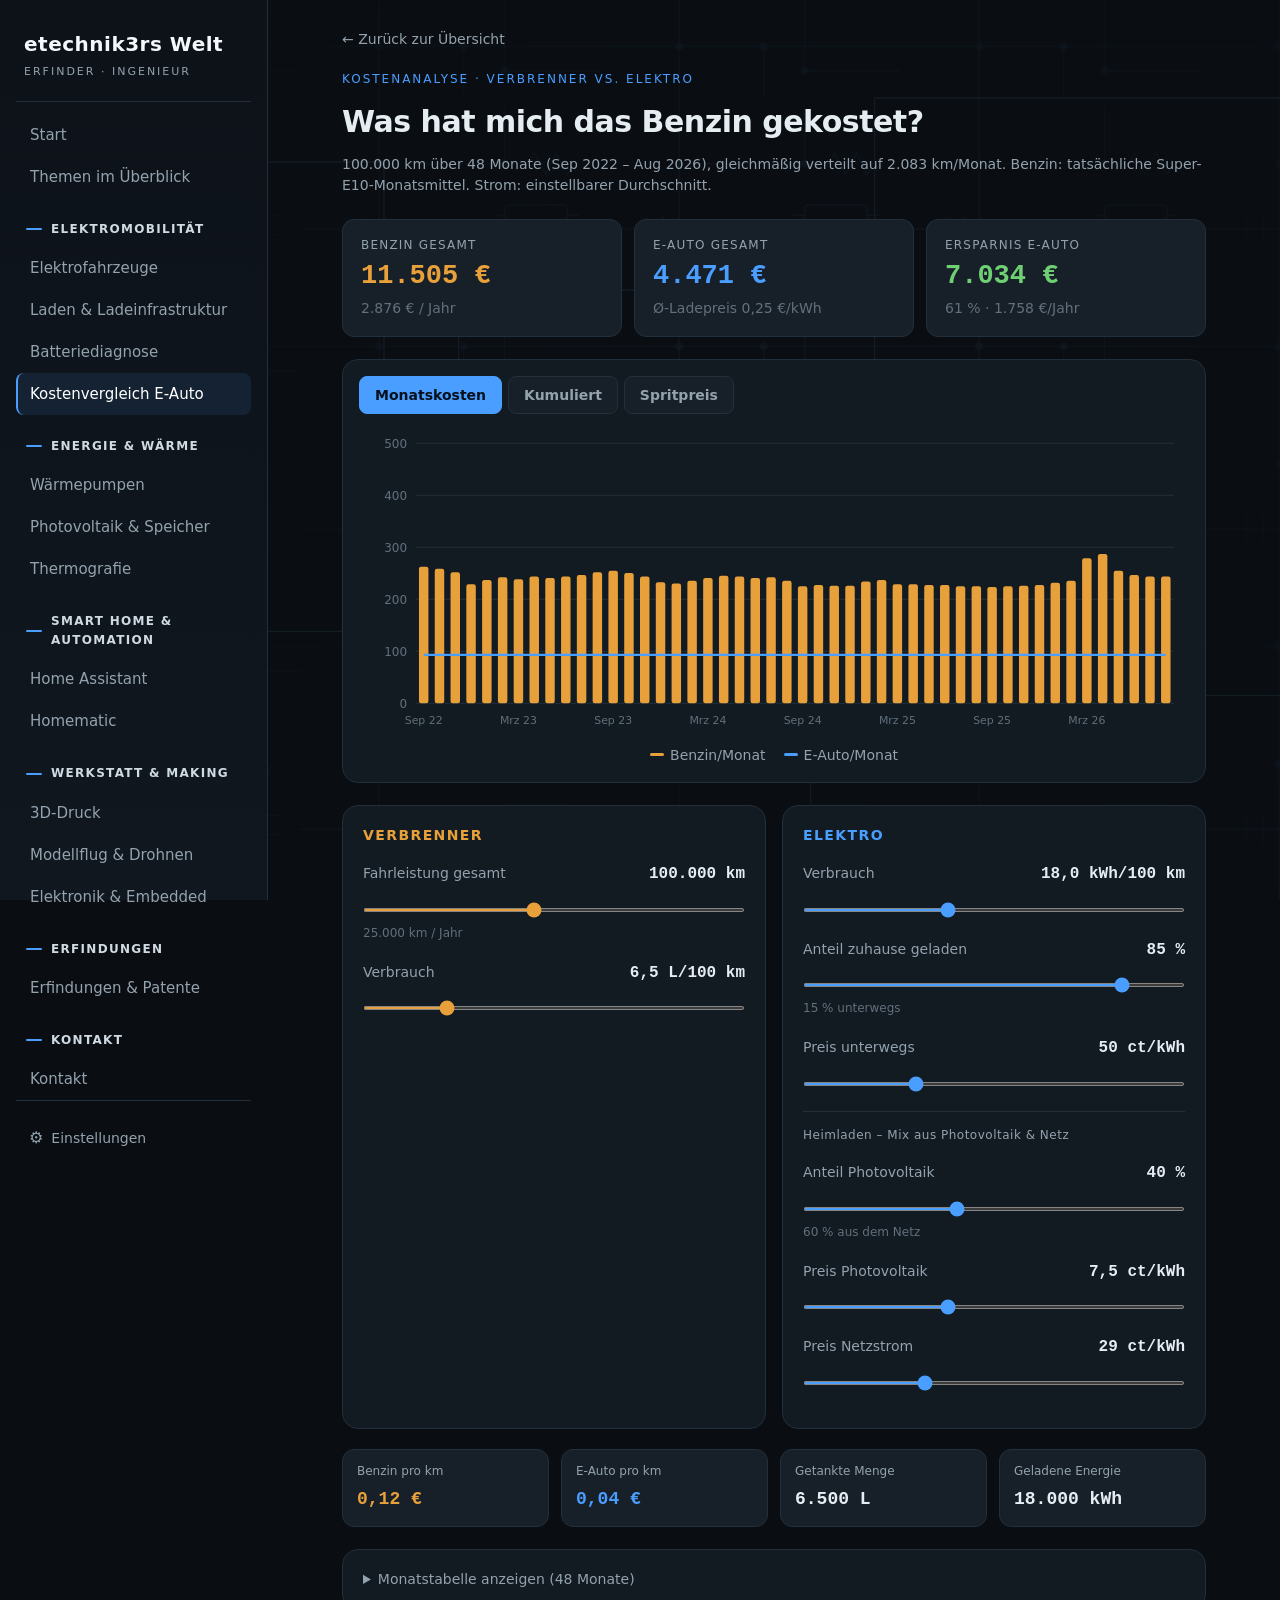
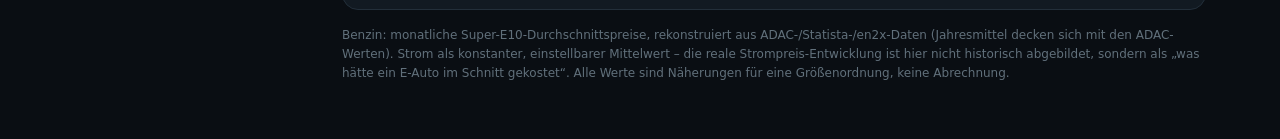
==== elektroauto-kostenvergleich.html @ 00fa6ab0 "Hero "E-Technik-Welt", Themen-Ueberblick, neue Themen & Kontakt - Hero-Titel "E-Technik-Welt" (Unter" ====
<!DOCTYPE html>
<html lang="de">
<head>
<meta charset="UTF-8">
<meta name="viewport" content="width=device-width, initial-scale=1.0">
<title>Kostenvergleich E-Auto vs. Verbrenner</title>
<meta name="description" content="Interaktiver Kostenvergleich: Was hätte das Benzin gekostet – und was ein E-Auto? Mit echten Super-E10-Monatspreisen und einstellbaren Ladekosten.">
<meta name="theme-color" content="#0a0e13">
<link rel="manifest" href="manifest.webmanifest">
<link rel="icon" href="icons/icon.svg" type="image/svg+xml">
<link rel="apple-touch-icon" href="icons/icon-192.png">
<link rel="stylesheet" href="css/site.css">
<link rel="stylesheet" href="css/tools.css">
</head>
<body>

<!-- Diffuse Leiterplatten-Textur im Hintergrund -->
<div class="tech-bg" aria-hidden="true"></div>

<!-- ═══════════════ NAVIGATION (identisch zur Startseite) ═══════════════ -->
<button class="nav-toggle" aria-label="Menü öffnen" aria-expanded="false">&#9776;</button>
<div class="nav-backdrop"></div>

<nav class="sidebar" id="sidebar" aria-label="Hauptnavigation">
    <div class="sidebar-inner">
        <a class="brand" href="index.html">
            <span class="brand-name">etechnik3rs Welt</span>
            <span class="brand-role">Erfinder &middot; Ingenieur</span>
        </a>
        <ul class="nav-list">
            <li><a href="index.html#start">Start</a></li>
            <li><a href="index.html#themen">Themen im &Uuml;berblick</a></li>

            <li class="nav-group">Elektromobilit&auml;t</li>
            <li><a href="index.html#elektrofahrzeuge">Elektrofahrzeuge</a></li>
            <li><a href="index.html#laden">Laden &amp; Ladeinfrastruktur</a></li>
            <li><a href="index.html#batterie">Batteriediagnose</a></li>
            <li><a class="active" href="index.html#kostenrechner">Kostenvergleich E-Auto</a></li>

            <li class="nav-group">Energie &amp; W&auml;rme</li>
            <li><a href="index.html#waermepumpen">W&auml;rmepumpen</a></li>
            <li><a href="index.html#photovoltaik">Photovoltaik &amp; Speicher</a></li>
            <li><a href="index.html#thermografie">Thermografie</a></li>

            <li class="nav-group">Smart Home &amp; Automation</li>
            <li><a href="index.html#homeassistant">Home Assistant</a></li>
            <li><a href="index.html#homematic">Homematic</a></li>

            <li class="nav-group">Werkstatt &amp; Making</li>
            <li><a href="index.html#3ddruck">3D-Druck</a></li>
            <li><a href="index.html#drohnen">Modellflug &amp; Drohnen</a></li>
            <li><a href="index.html#elektronik">Elektronik &amp; Embedded</a></li>

            <li class="nav-group">Erfindungen</li>
            <li><a href="index.html#erfindungen">Erfindungen &amp; Patente</a></li>

            <li class="nav-group">Kontakt</li>
            <li><a href="index.html#kontakt">Kontakt</a></li>
        </ul>

        <!-- Fußbereich: Einstellungen / App installieren -->
        <div class="sidebar-foot">
            <button class="gear-btn" id="gearBtn" aria-expanded="false" aria-haspopup="true">
                <span class="gear-ico" aria-hidden="true">&#9881;</span> Einstellungen
            </button>
            <div class="gear-menu" id="gearMenu" hidden>
                <button class="gear-item" id="installBtn" hidden>App installieren</button>
                <button class="gear-item" id="updateCheck">Nach Updates suchen</button>
                <div class="gear-version" id="appVersion"></div>
            </div>
        </div>
    </div>
</nav>

<!-- Update-Hinweis -->
<div class="update-banner" id="updateBanner" role="alert" aria-live="polite">
    <span>Neue Version verf&uuml;gbar.</span>
    <button class="ub-reload" id="ubReload">Neu laden</button>
    <button class="ub-close" id="ubClose" aria-label="Hinweis schlie&szlig;en">&times;</button>
</div>


<div class="page">
    <div class="tool">

        <a class="backlink" href="index.html#kostenrechner">&#8592; Zur&uuml;ck zur &Uuml;bersicht</a>

        <!-- Kopf -->
        <div class="tool-kicker">Kostenanalyse &middot; Verbrenner vs. Elektro</div>
        <h1 class="tool-title">Was hat mich das Benzin gekostet?</h1>
        <div class="tool-sub" id="subtitle"></div>

        <!-- Kennzahlen -->
        <div class="readouts">
            <div class="readout">
                <div class="r-label">Benzin gesamt</div>
                <div class="r-value" id="ro-benzin-v" style="color:var(--series-b)"></div>
                <div class="r-sub" id="ro-benzin-s"></div>
            </div>
            <div class="readout">
                <div class="r-label">E-Auto gesamt</div>
                <div class="r-value" id="ro-eauto-v" style="color:var(--series-a)"></div>
                <div class="r-sub" id="ro-eauto-s"></div>
            </div>
            <div class="readout">
                <div class="r-label">Ersparnis E-Auto</div>
                <div class="r-value" id="ro-spar-v"></div>
                <div class="r-sub" id="ro-spar-s"></div>
            </div>
        </div>

        <!-- Diagramm -->
        <div class="panel">
            <div class="tabs" id="tabs">
                <button class="tab active" data-view="monat">Monatskosten</button>
                <button class="tab" data-view="kum">Kumuliert</button>
                <button class="tab" data-view="preis">Spritpreis</button>
            </div>
            <div class="chart-wrap">
                <svg id="chart" viewBox="0 0 760 280" preserveAspectRatio="xMidYMid meet" role="img" aria-label="Kostendiagramm"></svg>
                <div class="tip" id="tip"></div>
            </div>
            <div class="legend" id="legend"></div>
        </div>

        <!-- Regler -->
        <div class="controls">
            <div class="ctrl-card">
                <div class="ctrl-head" style="color:var(--series-b)">Verbrenner</div>
                <div class="slider">
                    <div class="slider-row"><span class="s-label">Fahrleistung gesamt</span><span class="s-value" id="km-v"></span></div>
                    <input type="range" id="km" min="20000" max="200000" step="5000" value="100000" style="accent-color:var(--series-b)">
                    <div class="s-hint" id="km-h"></div>
                </div>
                <div class="slider">
                    <div class="slider-row"><span class="s-label">Verbrauch</span><span class="s-value" id="l100-v"></span></div>
                    <input type="range" id="l100" min="4" max="16" step="0.1" value="6.5" style="accent-color:var(--series-b)">
                </div>
            </div>

            <div class="ctrl-card">
                <div class="ctrl-head" style="color:var(--series-a)">Elektro</div>
                <div class="slider">
                    <div class="slider-row"><span class="s-label">Verbrauch</span><span class="s-value" id="kwh100-v"></span></div>
                    <input type="range" id="kwh100" min="12" max="28" step="0.5" value="18">
                </div>
                <div class="slider">
                    <div class="slider-row"><span class="s-label">Anteil zuhause geladen</span><span class="s-value" id="homeShare-v"></span></div>
                    <input type="range" id="homeShare" min="0" max="100" step="5" value="85">
                    <div class="s-hint" id="homeShare-h"></div>
                </div>
                <div class="slider">
                    <div class="slider-row"><span class="s-label">Preis unterwegs</span><span class="s-value" id="pubPrice-v"></span></div>
                    <input type="range" id="pubPrice" min="0.30" max="1.00" step="0.01" value="0.50">
                </div>

                <div class="sub-divider">Heimladen &ndash; Mix aus Photovoltaik &amp; Netz</div>
                <div class="slider">
                    <div class="slider-row"><span class="s-label">Anteil Photovoltaik</span><span class="s-value" id="pvShare-v"></span></div>
                    <input type="range" id="pvShare" min="0" max="100" step="5" value="40">
                    <div class="s-hint" id="pvShare-h"></div>
                </div>
                <div class="slider">
                    <div class="slider-row"><span class="s-label">Preis Photovoltaik</span><span class="s-value" id="pvPrice-v"></span></div>
                    <input type="range" id="pvPrice" min="0" max="0.20" step="0.005" value="0.075">
                </div>
                <div class="slider">
                    <div class="slider-row"><span class="s-label">Preis Netzstrom</span><span class="s-value" id="gridPrice-v"></span></div>
                    <input type="range" id="gridPrice" min="0.15" max="0.60" step="0.01" value="0.29">
                </div>
            </div>
        </div>

        <!-- Zusatz-Kennzahlen -->
        <div class="extras" id="extras"></div>

        <!-- Tabelle -->
        <details class="table-box">
            <summary id="tbl-summary">Monatstabelle anzeigen</summary>
            <div class="table-scroll">
                <table class="data">
                    <thead>
                        <tr>
                            <th>Monat</th><th>E10 &euro;/L</th><th>km</th><th>Liter</th>
                            <th>Benzin</th><th>E-Auto</th><th>&Delta;</th>
                        </tr>
                    </thead>
                    <tbody id="tbody"></tbody>
                </table>
            </div>
        </details>

        <div class="footnote">
            Benzin: monatliche Super-E10-Durchschnittspreise, rekonstruiert aus ADAC-/Statista-/en2x-Daten
            (Jahresmittel decken sich mit den ADAC-Werten). Strom als konstanter, einstellbarer Mittelwert &ndash;
            die reale Strompreis-Entwicklung ist hier nicht historisch abgebildet, sondern als &bdquo;was h&auml;tte
            ein E-Auto im Schnitt gekostet&ldquo;. Alle Werte sind N&auml;herungen f&uuml;r eine Gr&ouml;&szlig;enordnung,
            keine Abrechnung.
        </div>
    </div>
</div>


<!-- Gemeinsame Logik (Navigation, Update-Banner, PWA) -->
<script src="js/app.js"></script>

<!-- Rechner-Logik -->
<script>
/* ============================================================
   Kostenvergleich – Logik (dependency-frei, Vanilla-JS + SVG)
   Farben kommen aus dem zentralen Design-System (site.css).
   ============================================================ */

// Farben – gespiegelt aus den Design-Tokens
const C = {
    panel:"#121a22", line:"#232f3a", text:"#e6edf2", muted:"#93a2ad", faint:"#61707b",
    benzin:"#e8a13a", strom:"#4a9eff", spar:"#6fcf73", warn:"#e86a5c",
};

// Monatliche Super-E10-Durchschnittspreise (€/L)
const PRICES = [
    ["Sep 22",1.94],["Okt 22",1.91],["Nov 22",1.86],["Dez 22",1.69],
    ["Jan 23",1.75],["Feb 23",1.79],["Mrz 23",1.76],["Apr 23",1.80],
    ["Mai 23",1.78],["Jun 23",1.80],["Jul 23",1.82],["Aug 23",1.86],
    ["Sep 23",1.88],["Okt 23",1.85],["Nov 23",1.80],["Dez 23",1.72],
    ["Jan 24",1.70],["Feb 24",1.74],["Mrz 24",1.78],["Apr 24",1.81],
    ["Mai 24",1.80],["Jun 24",1.78],["Jul 24",1.79],["Aug 24",1.74],
    ["Sep 24",1.66],["Okt 24",1.68],["Nov 24",1.67],["Dez 24",1.67],
    ["Jan 25",1.73],["Feb 25",1.75],["Mrz 25",1.69],["Apr 25",1.69],
    ["Mai 25",1.68],["Jun 25",1.68],["Jul 25",1.66],["Aug 25",1.66],
    ["Sep 25",1.65],["Okt 25",1.66],["Nov 25",1.67],["Dez 25",1.68],
    ["Jan 26",1.71],["Feb 26",1.74],["Mrz 26",2.06],["Apr 26",2.12],
    ["Mai 26",1.88],["Jun 26",1.82],["Jul 26",1.80],["Aug 26",1.80],
];

// Formatierung
const eur = (n, d=0) => n.toLocaleString("de-DE",
    { style:"currency", currency:"EUR", minimumFractionDigits:d, maximumFractionDigits:d });
const num = (n, d=0) => n.toLocaleString("de-DE",
    { minimumFractionDigits:d, maximumFractionDigits:d });
// Ladepreise in Cent/kWh anzeigen (Nutzer denkt in ct); intern in €/kWh gespeichert
const fmtCt = v => { const c = Math.round(v*1000)/10; return num(c, Number.isInteger(c)?0:1) + " ct/kWh"; };

// ── Zustand & lokale Speicherung ─────────────────────────────
const STORAGE_KEY = "kv-einstellungen-v1";
// Aktuelle Standardwerte
const DEFAULTS = {
    kmTotal:100000, lPer100:6.5, kwhPer100:18, homeShare:85,
    pubPrice:0.50, pvShare:40, pvPrice:0.075, gridPrice:0.29,
};
// Gültige Reglergrenzen – gespeicherte Werte werden hierauf begrenzt
const RANGES = {
    kmTotal:[20000,200000], lPer100:[4,16], kwhPer100:[12,28], homeShare:[0,100],
    pubPrice:[0.30,1.00], pvShare:[0,100], pvPrice:[0,0.20], gridPrice:[0.15,0.60],
};
const clamp = (v, [lo,hi]) => Math.min(hi, Math.max(lo, v));

// Laden: Per-Key-Merge über die AKTUELLEN Defaults. So werden nach einem
// Update des Rechners neue Felder auf Default gesetzt, entfernte Felder
// ignoriert und schon gespeicherte Werte übernommen (auf gültigen Bereich
// begrenzt). Damit wird nie mit unvollständigen Werten gerechnet.
function loadState() {
    const s = Object.assign({ view:"monat" }, DEFAULTS);
    try {
        const saved = JSON.parse(localStorage.getItem(STORAGE_KEY) || "null");
        if (saved && typeof saved === "object") {
            for (const k in DEFAULTS) {
                if (typeof saved[k] === "number" && isFinite(saved[k]))
                    s[k] = clamp(saved[k], RANGES[k]);
            }
            if (["monat","kum","preis"].includes(saved.view)) s.view = saved.view;
        }
    } catch (e) { /* localStorage nicht verfügbar → Standardwerte */ }
    return s;
}
function saveState() {
    try {
        const o = { view:S.view };
        for (const k in DEFAULTS) o[k] = S[k];
        localStorage.setItem(STORAGE_KEY, JSON.stringify(o));
    } catch (e) { /* Speichern nicht möglich – ignorieren */ }
}

let S = loadState();

// Berechnung
function calc() {
    const n = PRICES.length;
    const kmM = S.kmTotal / n;
    // Heimladen = Mischpreis aus Photovoltaik und Netzstrom
    const homeBlend = (S.pvShare/100)*S.pvPrice + (1 - S.pvShare/100)*S.gridPrice;
    // Gesamter Ø-Ladepreis = Heimladen-Anteil + unterwegs
    const blend = (S.homeShare/100)*homeBlend + (1 - S.homeShare/100)*S.pubPrice;
    const evM = (kmM/100) * S.kwhPer100 * blend;
    let cumB = 0, cumE = 0;
    const rows = PRICES.map(([label, price]) => {
        const liter = (kmM/100) * S.lPer100;
        const benzin = liter * price;
        cumB += benzin; cumE += evM;
        return { label, price, km:kmM, liter, benzin, eauto:evM, cumB, cumE };
    });
    const totB = cumB, totE = cumE, spar = totB - totE;
    return { rows, kmM, blend, evM, totB, totE, spar, sparPct: totB ? (spar/totB)*100 : 0, n };
}

// „Schöne“ Achsenobergrenze
function niceMax(v, ticks=5) {
    if (v <= 0) return ticks;
    const raw = v / ticks;
    const mag = Math.pow(10, Math.floor(Math.log10(raw)));
    const norm = raw / mag;
    let step = norm <= 1 ? 1 : norm <= 2 ? 2 : norm <= 2.5 ? 2.5 : norm <= 5 ? 5 : 10;
    return step * mag * ticks;
}

// ── SVG-Helfer ───────────────────────────────────────────────
const SVGNS = "http://www.w3.org/2000/svg";
function el(tag, attrs, text) {
    const e = document.createElementNS(SVGNS, tag);
    for (const k in attrs) e.setAttribute(k, attrs[k]);
    if (text != null) e.textContent = text;
    return e;
}
const VB = { w:760, h:280 };
const M = { top:14, right:14, bottom:28, left:52 };
const plotW = VB.w - M.left - M.right;
const plotH = VB.h - M.top - M.bottom;
let chartState = null;

function renderChart() {
    const c = calc();
    const svg = document.getElementById("chart");
    svg.innerHTML = "";
    const rows = c.rows, n = rows.length;

    let yMin, yMax, ticks, yFmt;
    if (S.view === "preis") {
        yMin = 1.5; yMax = 2.2;
        ticks = [1.5,1.6,1.7,1.8,1.9,2.0,2.1,2.2];
        yFmt = v => v.toFixed(2);
    } else if (S.view === "kum") {
        yMin = 0; yMax = niceMax(rows[n-1].cumB);
        ticks = tickArray(yMin, yMax, 5);
        yFmt = v => (v/1000) + "k";
    } else {
        const maxV = Math.max(...rows.map(r => Math.max(r.benzin, r.eauto)));
        yMin = 0; yMax = niceMax(maxV);
        ticks = tickArray(yMin, yMax, 5);
        yFmt = v => num(v);
    }

    const band = plotW / n;
    const xC = i => M.left + band * (i + 0.5);
    const yS = v => M.top + plotH * (1 - (v - yMin) / (yMax - yMin));

    ticks.forEach(t => {
        const y = yS(t);
        svg.appendChild(el("line", { x1:M.left, y1:y, x2:VB.w-M.right, y2:y, stroke:C.line, "stroke-width":1 }));
        svg.appendChild(el("text", { x:M.left-8, y:y+4, "text-anchor":"end", fill:C.faint, "font-size":11 }, yFmt(t)));
    });
    rows.forEach((r, i) => {
        if (i % 6 !== 0) return;
        svg.appendChild(el("text", { x:xC(i), y:VB.h-9, "text-anchor":"middle", fill:C.faint, "font-size":10 }, r.label));
    });

    if (S.view === "monat") {
        const bw = band * 0.6;
        rows.forEach((r, i) => {
            const y = yS(r.benzin);
            svg.appendChild(el("rect", { x:xC(i)-bw/2, y:y, width:bw, height:M.top+plotH-y, fill:C.benzin, rx:2 }));
        });
        svg.appendChild(linePath(rows.map((r,i)=>[xC(i), yS(r.eauto)]), C.strom, 2));
    } else if (S.view === "kum") {
        svg.appendChild(linePath(rows.map((r,i)=>[xC(i), yS(r.cumB)]), C.benzin, 2.5));
        svg.appendChild(linePath(rows.map((r,i)=>[xC(i), yS(r.cumE)]), C.strom, 2.5));
    } else {
        const yr = yS(1.688);
        svg.appendChild(el("line", { x1:M.left, y1:yr, x2:VB.w-M.right, y2:yr, stroke:C.faint, "stroke-dasharray":"4 4", "stroke-width":1 }));
        svg.appendChild(el("text", { x:VB.w-M.right-4, y:yr-5, "text-anchor":"end", fill:C.faint, "font-size":10 }, "Ø 2025"));
        svg.appendChild(linePath(rows.map((r,i)=>[xC(i), yS(r.price)]), C.benzin, 2));
    }

    const guide = el("line", { x1:0, y1:M.top, x2:0, y2:M.top+plotH, stroke:C.muted, "stroke-width":1, opacity:0 });
    svg.appendChild(guide);
    svg.appendChild(el("rect", { x:M.left, y:M.top, width:plotW, height:plotH, fill:"transparent" }));

    const legend = document.getElementById("legend");
    if (S.view === "monat") legend.innerHTML = leg(C.benzin,"Benzin/Monat") + leg(C.strom,"E-Auto/Monat");
    else if (S.view === "kum") legend.innerHTML = leg(C.benzin,"Benzin kumuliert") + leg(C.strom,"E-Auto kumuliert");
    else legend.innerHTML = leg(C.benzin,"E10 €/L");

    chartState = { rows, xC, guide, band, n };
    wireTooltip();
}

function tickArray(min, max, count) {
    const step = (max - min) / count, out = [];
    for (let i = 0; i <= count; i++) out.push(min + step * i);
    return out;
}
function linePath(pts, stroke, w) {
    const d = pts.map((p,i)=>(i?"L":"M")+p[0].toFixed(1)+" "+p[1].toFixed(1)).join(" ");
    return el("path", { d, fill:"none", stroke, "stroke-width":w, "stroke-linejoin":"round" });
}
function leg(color, label) {
    return `<span><i style="background:${color}"></i>${label}</span>`;
}

// ── Tooltip ──────────────────────────────────────────────────
function wireTooltip() {
    const svg = document.getElementById("chart");
    const tip = document.getElementById("tip");

    function move(clientX) {
        const rect = svg.getBoundingClientRect();
        const frac = (clientX - rect.left) / rect.width;
        const px = frac * VB.w;
        let idx = Math.floor((px - M.left) / chartState.band);
        idx = Math.max(0, Math.min(chartState.n - 1, idx));
        const r = chartState.rows[idx];

        const gx = chartState.xC(idx);
        chartState.guide.setAttribute("x1", gx);
        chartState.guide.setAttribute("x2", gx);
        chartState.guide.setAttribute("opacity", 0.6);

        let body;
        if (S.view === "preis")
            body = `<div style="color:${C.benzin}">E10 €/L: ${eur(r.price,3)}</div>`;
        else if (S.view === "kum")
            body = `<div style="color:${C.benzin}">Benzin kumuliert: ${eur(r.cumB)}</div>`
                 + `<div style="color:${C.strom}">E-Auto kumuliert: ${eur(r.cumE)}</div>`;
        else
            body = `<div style="color:${C.benzin}">Benzin/Monat: ${eur(r.benzin)}</div>`
                 + `<div style="color:${C.strom}">E-Auto/Monat: ${eur(r.eauto)}</div>`;

        tip.innerHTML = `<div class="t-title">${r.label}</div>${body}`;
        const cssX = (gx / VB.w) * rect.width;
        tip.style.left = cssX + "px";
        tip.style.top  = (M.top / VB.h) * rect.height + 8 + "px";
        tip.style.opacity = 1;
    }
    function hide() {
        tip.style.opacity = 0;
        if (chartState) chartState.guide.setAttribute("opacity", 0);
    }
    svg.addEventListener("mousemove", e => move(e.clientX));
    svg.addEventListener("mouseleave", hide);
    svg.addEventListener("touchmove", e => { if (e.touches[0]) move(e.touches[0].clientX); }, { passive:true });
    svg.addEventListener("touchend", hide);
}

// ── Kennzahlen / Regler / Tabelle ────────────────────────────
function renderReadouts() {
    const c = calc(), years = c.n / 12;
    document.getElementById("subtitle").innerHTML =
        `${num(S.kmTotal/1000)}.000 km über ${c.n} Monate (Sep 2022 – Aug 2026), gleichmäßig verteilt auf `
      + `${num(c.kmM)} km/Monat. Benzin: tatsächliche Super-E10-Monatsmittel. Strom: einstellbarer Durchschnitt.`;

    set("ro-benzin-v", eur(c.totB));
    set("ro-benzin-s", `${eur(c.totB/years)} / Jahr`);
    set("ro-eauto-v", eur(c.totE));
    set("ro-eauto-s", `Ø-Ladepreis ${eur(c.blend,2)}/kWh`);
    set("ro-spar-v", eur(c.spar));
    document.getElementById("ro-spar-v").style.color = c.spar >= 0 ? C.spar : C.warn;
    set("ro-spar-s", `${num(c.sparPct,0)} % · ${eur(c.spar/years)}/Jahr`);

    const ex = [
        ["Benzin pro km", eur(c.totB/S.kmTotal,2), C.benzin],
        ["E-Auto pro km", eur(c.totE/S.kmTotal,2), C.strom],
        ["Getankte Menge", num((S.kmTotal/100)*S.lPer100) + " L", C.text],
        ["Geladene Energie", num((S.kmTotal/100)*S.kwhPer100) + " kWh", C.text],
    ];
    document.getElementById("extras").innerHTML = ex.map(([l,v,col]) =>
        `<div class="extra"><div class="e-label">${l}</div><div class="e-value" style="color:${col}">${v}</div></div>`
    ).join("");

    document.getElementById("tbl-summary").textContent = `Monatstabelle anzeigen (${c.n} Monate)`;
    document.getElementById("tbody").innerHTML = c.rows.map(r =>
        `<tr>
            <td>${r.label}</td>
            <td>${num(r.price,3)}</td>
            <td>${num(r.km)}</td>
            <td>${num(r.liter)}</td>
            <td style="color:${C.benzin}">${eur(r.benzin)}</td>
            <td style="color:${C.strom}">${eur(r.eauto)}</td>
            <td style="color:${C.spar}">${eur(r.benzin - r.eauto)}</td>
        </tr>`).join("");
}

function renderSliders() {
    const years = PRICES.length / 12;
    set("km-v", num(S.kmTotal) + " km");
    set("km-h", num(S.kmTotal/years) + " km / Jahr");
    set("l100-v", num(S.lPer100,1) + " L/100 km");
    set("kwh100-v", num(S.kwhPer100,1) + " kWh/100 km");
    set("homeShare-v", num(S.homeShare) + " %");
    set("homeShare-h", num(100 - S.homeShare) + " % unterwegs");
    set("pubPrice-v", fmtCt(S.pubPrice));
    set("pvShare-v", num(S.pvShare) + " %");
    set("pvShare-h", num(100 - S.pvShare) + " % aus dem Netz");
    set("pvPrice-v", fmtCt(S.pvPrice));
    set("gridPrice-v", fmtCt(S.gridPrice));
}

function set(id, txt) { document.getElementById(id).textContent = txt; }
function renderAll() { renderReadouts(); renderSliders(); renderChart(); }

// ── Verdrahtung ──────────────────────────────────────────────
const bind = [
    ["km","kmTotal"],["l100","lPer100"],["kwh100","kwhPer100"],
    ["homeShare","homeShare"],["pubPrice","pubPrice"],
    ["pvShare","pvShare"],["pvPrice","pvPrice"],["gridPrice","gridPrice"],
];

function applyStateToInputs() {
    bind.forEach(([id, key]) => {
        const el = document.getElementById(id);
        if (el) el.value = S[key];
    });
    document.querySelectorAll(".tab").forEach(b =>
        b.classList.toggle("active", b.dataset.view === S.view));
}

bind.forEach(([id, key]) => {
    document.getElementById(id).addEventListener("input", e => {
        S[key] = parseFloat(e.target.value);
        saveState();
        renderAll();
    });
});
document.querySelectorAll(".tab").forEach(btn => {
    btn.addEventListener("click", () => {
        S.view = btn.dataset.view;
        document.querySelectorAll(".tab").forEach(b => b.classList.toggle("active", b === btn));
        saveState();
        renderChart();
    });
});
window.addEventListener("resize", () => renderChart());

applyStateToInputs();   // gespeicherte Werte auf die Regler übertragen
renderAll();
</script>

</body>
</html>
---- css/site.css ----
/* ============================================================
   site.css — Zentrales Design-System (Tokens) + Basis + Navigation
   Wird von JEDER Seite eingebunden. Tools/Rechner nutzen zusätzlich
   css/tools.css, das ausschließlich auf diese Tokens aufbaut – so
   sehen neue Unterseiten und Rechner automatisch gleich aus.
   ============================================================ */

/* ── Design-Tokens ─────────────────────────────────────────── */
:root {
    /* Flächen (dunkel, leicht blaustichig – zur Markenfarbe passend) */
    --bg:        #0a0e13;
    --nav-bg:    #0d1219;
    --nav-bg2:   #10171f;
    --panel:     #121a22;
    --panel-2:   #172029;
    --line:      #232f3a;

    /* Text */
    --text:      #e6edf2;
    --muted:     #93a2ad;
    --faint:     #61707b;

    /* Marke / Akzent */
    --accent:    #4a9eff;
    --accent-2:  #7fc0ff;
    --accent-weak: rgba(74, 158, 255, 0.10);

    /* Datenreihen für Vergleiche in Tools (harmonisch zur Marke) */
    --series-a:  #4a9eff;   /* Primär – nimmt die Markenfarbe (z. B. Elektro) */
    --series-b:  #e8a13a;   /* Warmer Kontrast (z. B. Benzin) */
    --pos:       #6fcf73;   /* positiv / Ersparnis */
    --neg:       #e86a5c;   /* negativ */

    /* Typo-Skala (bewusst etwas größer für gute Lesbarkeit) */
    --fs-xs:   12px;
    --fs-sm:   14px;
    --fs-base: 16px;
    --fs-md:   18px;
    --fs-lg:   22px;

    /* Radien */
    --r-sm: 8px;
    --r-md: 12px;
    --r-lg: 16px;

    --sidebar-w: 268px;
    --font: "Segoe UI", system-ui, Arial, Helvetica, sans-serif;
    --mono: ui-monospace, "SFMono-Regular", Menlo, Consolas, monospace;
}

/* ── Reset & Basis ─────────────────────────────────────────── */
* { margin: 0; padding: 0; box-sizing: border-box; }
html { scroll-behavior: smooth; }
body {
    font-family: var(--font);
    background: var(--bg);
    color: var(--text);
    line-height: 1.6;
    font-size: var(--fs-base);
    overflow-x: hidden;
}
:target { scroll-margin-top: 24px; }

/* ── Technischer Hintergrund (diffuse Leiterplatte) ────────── */
.tech-bg {
    position: fixed;
    inset: 0;
    z-index: -1;
    pointer-events: none;
    background-image: url("../img/circuit.svg");
    background-size: 300px 300px;
    opacity: 0.07;
    /* zur Mitte hin ruhiger, an den Rändern etwas präsenter */
    -webkit-mask-image: radial-gradient(ellipse at 62% 32%, #000 0%, rgba(0,0,0,0.45) 55%, #000 100%);
            mask-image: radial-gradient(ellipse at 62% 32%, #000 0%, rgba(0,0,0,0.45) 55%, #000 100%);
}

/* ── Animierte Signalpulse (global, über die ganze Seite) ──── */
/* Die SVG-Ebene wird von js/app.js eingefügt und liegt – wie .tech-bg –
   fixiert hinter dem Inhalt, sodass die Pulse auf jeder Seite und in jeder
   Scroll-Position dezent sichtbar sind. */
.tech-pulses {
    position: fixed;
    inset: 0;
    z-index: -1;
    width: 100vw;
    height: 100vh;
    pointer-events: none;
}
.tech-pulses .trace { fill: none; stroke: #131b23; stroke-width: 1.2; }
.tech-pulses .pulse {
    fill: none;
    stroke: var(--accent);
    stroke-width: 1.5;
    stroke-linecap: round;
    opacity: 0.45;
    stroke-dasharray: 30 3000;
    filter: drop-shadow(0 0 4px rgba(74, 158, 255, 0.45));
    animation: flow 13s linear infinite;
}
.tech-pulses .p2 { animation-duration: 17s; animation-delay: -6s; }
.tech-pulses .p3 { animation-duration: 15s; animation-delay: -10s; }
.tech-pulses .p4 { animation-duration: 19s; animation-delay: -3s; }
@keyframes flow { to { stroke-dashoffset: -3030; } }
@media (prefers-reduced-motion: reduce) {
    .tech-pulses .pulse { animation: none; opacity: 0; }
}

/* ── Layout: Inhalt neben der Sidebar ──────────────────────── */
.page {
    margin-left: var(--sidebar-w);
    min-height: 100vh;
    position: relative;
    z-index: 1;
}

/* ── Navigations-Sidebar ───────────────────────────────────── */
.sidebar {
    position: fixed;
    top: 0; left: 0;
    width: var(--sidebar-w);
    height: 100vh;
    background: linear-gradient(180deg, var(--nav-bg) 0%, var(--nav-bg2) 100%);
    border-right: 1px solid var(--line);
    z-index: 100;
    transition: transform 0.3s ease;
}
.sidebar-inner {
    display: flex;
    flex-direction: column;
    min-height: 100%;
    padding: 26px 16px 16px;
}

/* Marke / Kopf – reine Wortmarke, ohne Kästchen */
.brand {
    display: block;
    text-decoration: none;
    padding: 2px 8px 20px;
    margin-bottom: 12px;
    border-bottom: 1px solid var(--line);
}
.brand-name {
    display: block;
    font-size: 20px;
    font-weight: 800;
    letter-spacing: 0.5px;
    color: #f4f8fc;
}
.brand-role {
    display: block;
    margin-top: 3px;
    font-size: 11px;
    letter-spacing: 2px;
    text-transform: uppercase;
    color: var(--muted);
}

/* Navigationsliste */
.nav-list { list-style: none; }
.nav-group {
    display: flex;
    align-items: center;
    gap: 9px;
    margin: 22px 10px 8px;
    font-size: 12px;
    font-weight: 700;
    letter-spacing: 1.3px;
    text-transform: uppercase;
    color: #cfdae2;
}
.nav-group::before {
    content: "";
    width: 16px; height: 2px;
    border-radius: 2px;
    background: var(--accent);
    flex: 0 0 auto;
}
.nav-list a {
    display: block;
    padding: 9px 12px;
    border-radius: var(--r-sm);
    color: var(--muted);
    text-decoration: none;
    font-size: 15px;
    border-left: 2px solid transparent;
    transition: background 0.2s ease, color 0.2s ease, border-color 0.2s ease;
}
.nav-list a:hover { background: var(--accent-weak); color: var(--text); }
.nav-list a.active {
    color: #fff;
    border-left-color: var(--accent);
    background: var(--accent-weak);
}

/* ── Sidebar-Fußbereich: Zahnrad / Einstellungen ───────────── */
.sidebar-foot {
    margin-top: auto;
    padding-top: 14px;
    border-top: 1px solid var(--line);
    position: relative;
}
.gear-btn {
    display: flex;
    align-items: center;
    gap: 8px;
    width: 100%;
    padding: 9px 12px;
    border: 1px solid transparent;
    border-radius: var(--r-sm);
    background: transparent;
    color: var(--muted);
    font: inherit;
    font-size: 14px;
    cursor: pointer;
    transition: background 0.2s ease, color 0.2s ease;
}
.gear-btn:hover { background: var(--accent-weak); color: var(--text); }
.gear-ico {
    display: inline-block;
    font-size: 16px;
    transition: transform 0.4s ease;
}
.gear-btn[aria-expanded="true"] .gear-ico { transform: rotate(90deg); }

.gear-menu {
    position: absolute;
    left: 0; right: 0;
    bottom: calc(100% + 8px);
    background: var(--panel);
    border: 1px solid var(--line);
    border-radius: var(--r-md);
    padding: 8px;
    box-shadow: 0 12px 30px rgba(0,0,0,0.45);
}
.gear-menu[hidden] { display: none; }
.gear-item {
    display: block;
    width: 100%;
    text-align: left;
    padding: 9px 10px;
    border: none;
    border-radius: var(--r-sm);
    background: transparent;
    color: var(--text);
    font: inherit;
    font-size: 14px;
    cursor: pointer;
}
.gear-item:hover { background: var(--accent-weak); }
.gear-item[hidden] { display: none; }
.gear-version {
    padding: 8px 10px 4px;
    font-size: 11px;
    color: var(--faint);
    letter-spacing: 0.4px;
}

/* ── Hamburger + Drawer (mobil) ────────────────────────────── */
.nav-toggle {
    display: none;
    position: fixed;
    top: 14px; left: 14px;
    z-index: 120;
    width: 44px; height: 44px;
    border: 1px solid var(--line);
    border-radius: 10px;
    background: rgba(13, 18, 25, 0.85);
    backdrop-filter: blur(6px);
    color: var(--text);
    font-size: 20px;
    line-height: 1;
    cursor: pointer;
}
.nav-backdrop {
    display: none;
    position: fixed;
    inset: 0;
    background: rgba(0, 0, 0, 0.55);
    z-index: 90;
    opacity: 0;
    transition: opacity 0.3s ease;
}

/* ── Update-Banner ("Neue Version verfügbar") ──────────────── */
.update-banner {
    position: fixed;
    left: 50%;
    bottom: 22px;
    transform: translate(-50%, 140%);
    z-index: 200;
    display: flex;
    align-items: center;
    gap: 14px;
    max-width: min(92vw, 460px);
    padding: 12px 14px 12px 18px;
    background: var(--panel-2);
    border: 1px solid var(--line);
    border-radius: 999px;
    box-shadow: 0 14px 40px rgba(0,0,0,0.5);
    transition: transform 0.35s cubic-bezier(.2,.7,.3,1), opacity 0.35s ease;
    opacity: 0;
}
.update-banner.show { transform: translate(-50%, 0); opacity: 1; }
.update-banner span { font-size: 14px; color: var(--text); }
.update-banner button {
    font: inherit;
    cursor: pointer;
    border-radius: 999px;
}
.update-banner .ub-reload {
    padding: 8px 16px;
    border: none;
    background: var(--accent);
    color: #06101c;
    font-size: 13px;
    font-weight: 700;
}
.update-banner .ub-reload:hover { background: var(--accent-2); }
.update-banner .ub-close {
    width: 26px; height: 26px;
    border: none;
    background: transparent;
    color: var(--muted);
    font-size: 18px;
    line-height: 1;
}
.update-banner .ub-close:hover { color: var(--text); }

/* ── Responsive: Sidebar wird zum Drawer ───────────────────── */
@media (max-width: 900px) {
    .page { margin-left: 0; }
    .nav-toggle { display: block; }
    .sidebar { transform: translateX(-100%); box-shadow: 4px 0 24px rgba(0,0,0,0.5); }
    body.nav-open .sidebar { transform: translateX(0); }
    body.nav-open .nav-backdrop { display: block; opacity: 1; }
    .page > .hero,
    .page > .subpage-head { padding-top: 72px; }
}
---- css/tools.css ----
/* ============================================================
   tools.css — Wiederverwendbare Bausteine für Rechner & Tools
   Baut ausschließlich auf den Tokens aus site.css auf. Jede neue
   Rechner-Unterseite bindet site.css + tools.css ein und erhält
   damit automatisch das gleiche Look & Feel.
   ============================================================ */

.tool { max-width: 900px; margin: 0 auto; padding: 26px 18px 56px; }

/* Zurück-Link */
.backlink {
    display: inline-block;
    margin-bottom: 20px;
    color: var(--muted);
    text-decoration: none;
    font-size: var(--fs-sm);
}
.backlink:hover { color: var(--accent); }

/* Kopf */
.tool-kicker {
    font-size: var(--fs-xs);
    letter-spacing: 2px;
    text-transform: uppercase;
    color: var(--accent);
    margin-bottom: 8px;
}
.tool-title {
    font-size: clamp(24px, 4vw, 30px);
    font-weight: 800;
    letter-spacing: -0.5px;
    color: var(--text);
}
.tool-sub { font-size: var(--fs-sm); color: var(--muted); margin-top: 8px; line-height: 1.55; }

/* Kennzahlen (Readouts) */
.readouts { display: flex; flex-wrap: wrap; gap: 12px; margin: 22px 0; }
.readout {
    background: var(--panel-2);
    border: 1px solid var(--line);
    border-radius: var(--r-md);
    padding: 16px 18px;
    flex: 1 1 160px;
}
.readout .r-label {
    font-size: var(--fs-xs);
    letter-spacing: 1.2px;
    text-transform: uppercase;
    color: var(--muted);
    margin-bottom: 8px;
}
.readout .r-value {
    font-family: var(--mono);
    font-size: 27px;
    font-weight: 700;
    line-height: 1;
}
.readout .r-sub { font-size: var(--fs-sm); color: var(--faint); margin-top: 7px; }

/* Panel (z. B. Diagramm) */
.panel {
    background: var(--panel);
    border: 1px solid var(--line);
    border-radius: var(--r-lg);
    padding: 16px;
    margin-bottom: 22px;
}

/* Tabs */
.tabs { display: flex; gap: 6px; margin-bottom: 14px; flex-wrap: wrap; }
.tab {
    background: var(--panel-2);
    color: var(--muted);
    border: 1px solid var(--line);
    border-radius: var(--r-sm);
    padding: 7px 15px;
    font: inherit;
    font-size: var(--fs-sm);
    font-weight: 600;
    cursor: pointer;
}
.tab.active { background: var(--accent); color: #06101c; border-color: var(--accent); }

/* Diagramm + Tooltip */
.chart-wrap { position: relative; }
.chart-wrap svg { width: 100%; height: auto; display: block; }
.legend { display: flex; gap: 18px; flex-wrap: wrap; justify-content: center; margin-top: 10px; }
.legend span { font-size: var(--fs-sm); color: var(--muted); display: inline-flex; align-items: center; gap: 6px; }
.legend i { width: 14px; height: 3px; border-radius: 2px; display: inline-block; }
.tip {
    position: absolute;
    pointer-events: none;
    opacity: 0;
    background: var(--panel);
    border: 1px solid var(--line);
    border-radius: var(--r-sm);
    padding: 8px 12px;
    font-size: var(--fs-sm);
    transform: translate(-50%, -110%);
    white-space: nowrap;
    z-index: 5;
    transition: opacity 0.08s ease;
}
.tip .t-title { color: var(--text); font-weight: 600; margin-bottom: 4px; }

/* Regler-Karten */
.controls { display: grid; grid-template-columns: repeat(auto-fit, minmax(260px, 1fr)); gap: 16px; margin-bottom: 20px; }
.ctrl-card {
    background: var(--panel);
    border: 1px solid var(--line);
    border-radius: var(--r-lg);
    padding: 18px 20px;
}
.ctrl-head {
    font-size: var(--fs-sm);
    letter-spacing: 1.4px;
    text-transform: uppercase;
    margin-bottom: 16px;
    font-weight: 700;
}
.slider { margin-bottom: 18px; }
.slider-row { display: flex; justify-content: space-between; align-items: baseline; margin-bottom: 6px; }
.slider-row .s-label { font-size: var(--fs-sm); color: var(--muted); }
.slider-row .s-value { font-family: var(--mono); font-size: var(--fs-base); color: var(--text); font-weight: 600; }
.slider input[type=range] { width: 100%; height: 4px; cursor: pointer; accent-color: var(--accent); }
.slider .s-hint { font-size: var(--fs-xs); color: var(--faint); margin-top: 4px; }
.sub-divider {
    margin: 6px 0 16px;
    padding-top: 14px;
    border-top: 1px solid var(--line);
    font-size: var(--fs-xs);
    letter-spacing: 0.5px;
    color: var(--muted);
}

/* Zusatz-Kennzahlen */
.extras { display: flex; flex-wrap: wrap; gap: 12px; margin-bottom: 22px; }
.extra {
    flex: 1 1 130px;
    background: var(--panel-2);
    border: 1px solid var(--line);
    border-radius: var(--r-md);
    padding: 12px 14px;
}
.extra .e-label { color: var(--muted); font-size: var(--fs-xs); margin-bottom: 4px; }
.extra .e-value { font-family: var(--mono); font-size: var(--fs-md); font-weight: 600; }

/* Tabelle */
.table-box {
    background: var(--panel);
    border: 1px solid var(--line);
    border-radius: var(--r-lg);
    padding: 4px 0;
}
.table-box summary { cursor: pointer; padding: 14px 20px; font-size: var(--fs-sm); color: var(--muted); user-select: none; }
.table-scroll { overflow-x: auto; padding: 0 12px 12px; }
table.data { width: 100%; border-collapse: collapse; font-size: var(--fs-sm); font-family: var(--mono); }
table.data th {
    padding: 8px 10px;
    border-bottom: 1px solid var(--line);
    font-weight: 500;
    color: var(--muted);
    text-align: right;
}
table.data th:first-child { text-align: left; }
table.data td { padding: 6px 10px; text-align: right; color: var(--text); }
table.data td:first-child { text-align: left; color: var(--muted); }

.footnote { font-size: var(--fs-xs); color: var(--faint); margin-top: 16px; line-height: 1.6; }

@media (max-width: 900px) { .tool { padding-top: 72px; } }
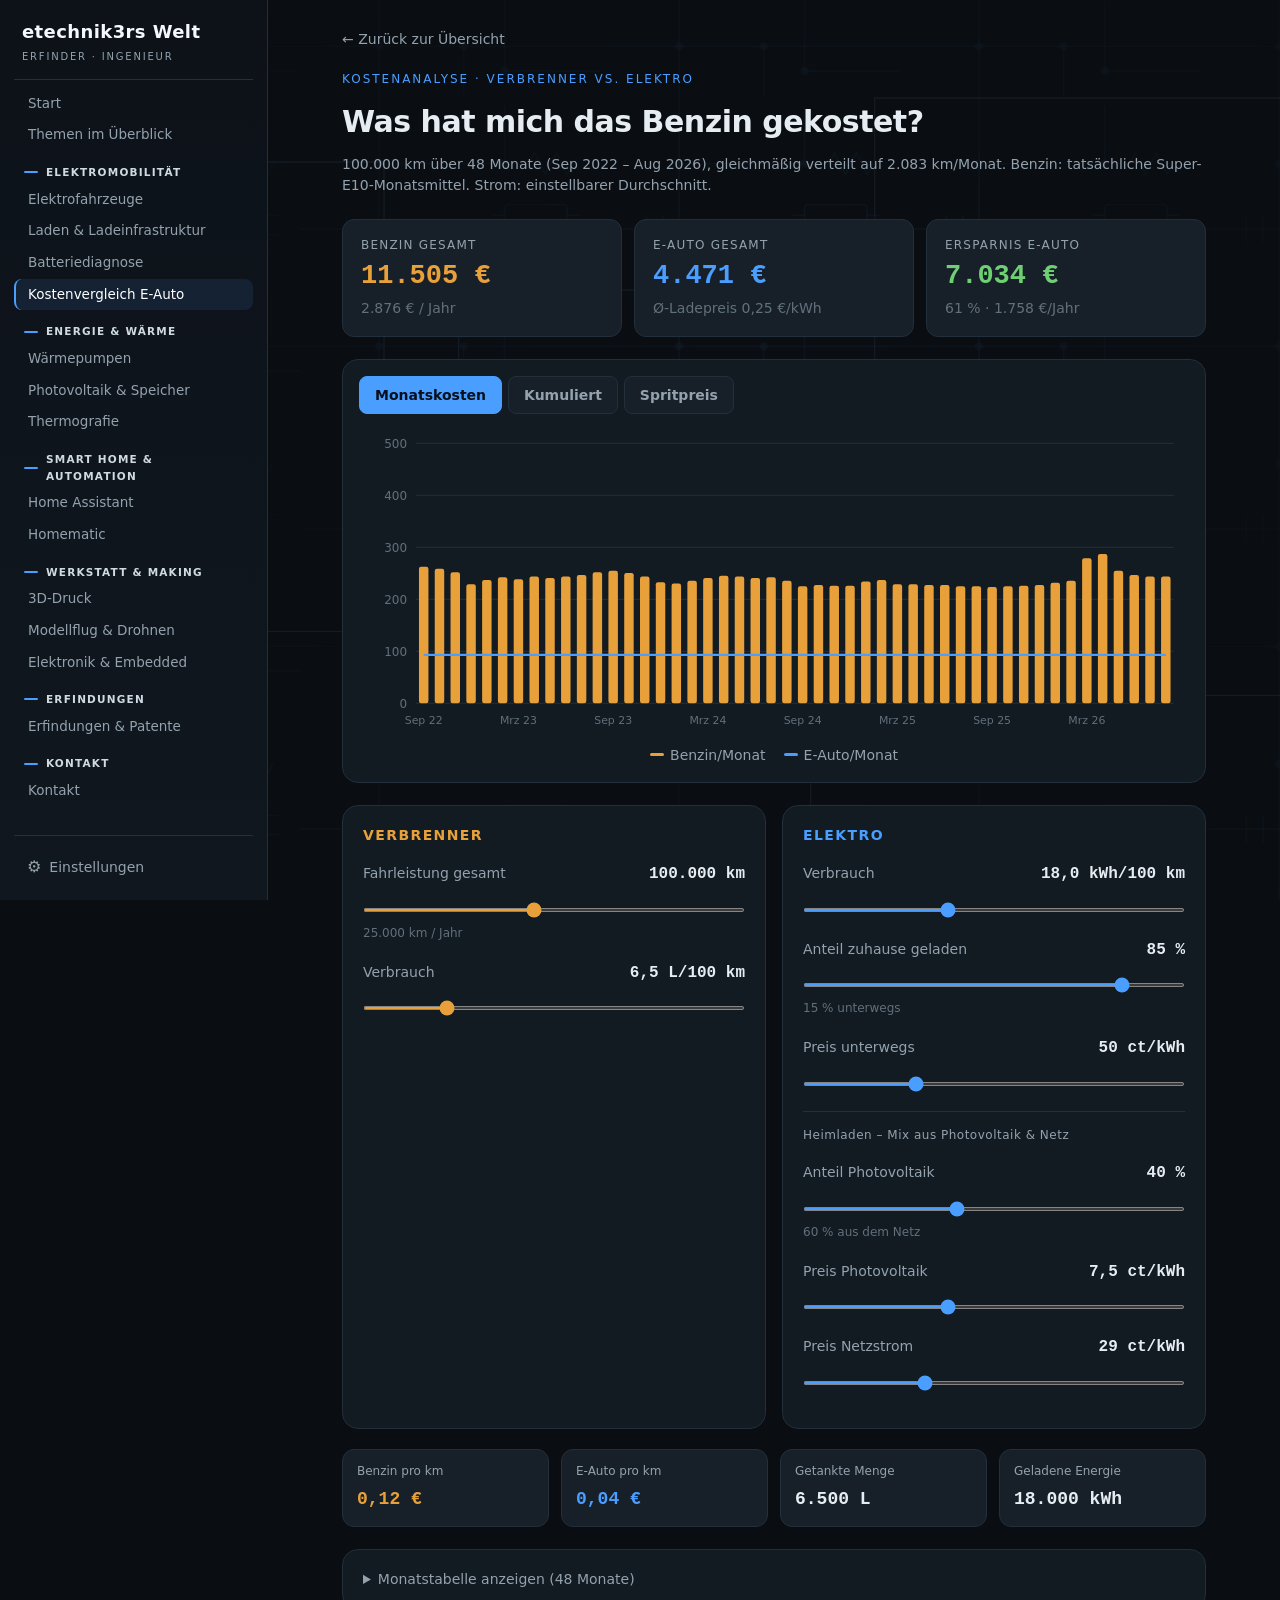
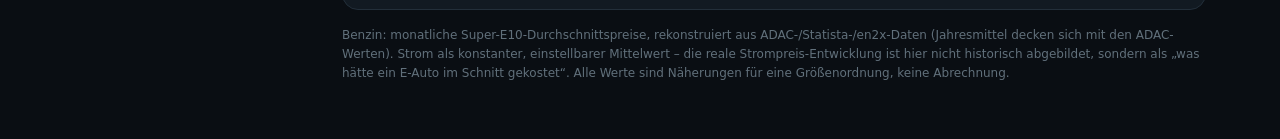
==== commit 5fb7c5ee: "Hero "etechnik3rs Welt", schlankeres Menue, 3D-Druck-Bild (Metadaten entfernt) - Hero-Titel jetzt "e" ====
--- a/elektroauto-kostenvergleich.html
+++ b/elektroauto-kostenvergleich.html
@@ -47,7 +47,7 @@
             <li><a href="index.html#homematic">Homematic</a></li>
 
             <li class="nav-group">Werkstatt &amp; Making</li>
-            <li><a href="index.html#3ddruck">3D-Druck</a></li>
+            <li><a href="index.html#druck3d">3D-Druck</a></li>
             <li><a href="index.html#drohnen">Modellflug &amp; Drohnen</a></li>
             <li><a href="index.html#elektronik">Elektronik &amp; Embedded</a></li>
 
--- a/css/site.css
+++ b/css/site.css
@@ -123,35 +123,40 @@
     background: linear-gradient(180deg, var(--nav-bg) 0%, var(--nav-bg2) 100%);
     border-right: 1px solid var(--line);
     z-index: 100;
+    overflow-y: auto;                 /* schlank halten, notfalls scrollen */
+    scrollbar-width: thin;
+    scrollbar-color: var(--line) transparent;
     transition: transform 0.3s ease;
 }
+.sidebar::-webkit-scrollbar { width: 8px; }
+.sidebar::-webkit-scrollbar-thumb { background: var(--line); border-radius: 8px; }
 .sidebar-inner {
     display: flex;
     flex-direction: column;
     min-height: 100%;
-    padding: 26px 16px 16px;
+    padding: 18px 14px 12px;
 }
 
 /* Marke / Kopf – reine Wortmarke, ohne Kästchen */
 .brand {
     display: block;
     text-decoration: none;
-    padding: 2px 8px 20px;
-    margin-bottom: 12px;
+    padding: 0 8px 14px;
+    margin-bottom: 8px;
     border-bottom: 1px solid var(--line);
 }
 .brand-name {
     display: block;
-    font-size: 20px;
+    font-size: 18px;
     font-weight: 800;
-    letter-spacing: 0.5px;
+    letter-spacing: 0.4px;
     color: #f4f8fc;
 }
 .brand-role {
     display: block;
-    margin-top: 3px;
-    font-size: 11px;
-    letter-spacing: 2px;
+    margin-top: 2px;
+    font-size: 10px;
+    letter-spacing: 1.8px;
     text-transform: uppercase;
     color: var(--muted);
 }
@@ -161,28 +166,29 @@
 .nav-group {
     display: flex;
     align-items: center;
-    gap: 9px;
-    margin: 22px 10px 8px;
-    font-size: 12px;
+    gap: 8px;
+    margin: 13px 10px 3px;
+    font-size: 10.5px;
     font-weight: 700;
-    letter-spacing: 1.3px;
+    letter-spacing: 1.2px;
     text-transform: uppercase;
     color: #cfdae2;
 }
+.nav-group:first-of-type { margin-top: 6px; }
 .nav-group::before {
     content: "";
-    width: 16px; height: 2px;
+    width: 14px; height: 2px;
     border-radius: 2px;
     background: var(--accent);
     flex: 0 0 auto;
 }
 .nav-list a {
     display: block;
-    padding: 9px 12px;
+    padding: 5px 12px;
     border-radius: var(--r-sm);
     color: var(--muted);
     text-decoration: none;
-    font-size: 15px;
+    font-size: 13.5px;
     border-left: 2px solid transparent;
     transition: background 0.2s ease, color 0.2s ease, border-color 0.2s ease;
 }
@@ -196,7 +202,7 @@
 /* ── Sidebar-Fußbereich: Zahnrad / Einstellungen ───────────── */
 .sidebar-foot {
     margin-top: auto;
-    padding-top: 14px;
+    padding-top: 10px;
     border-top: 1px solid var(--line);
     position: relative;
 }
@@ -205,7 +211,7 @@
     align-items: center;
     gap: 8px;
     width: 100%;
-    padding: 9px 12px;
+    padding: 7px 12px;
     border: 1px solid transparent;
     border-radius: var(--r-sm);
     background: transparent;
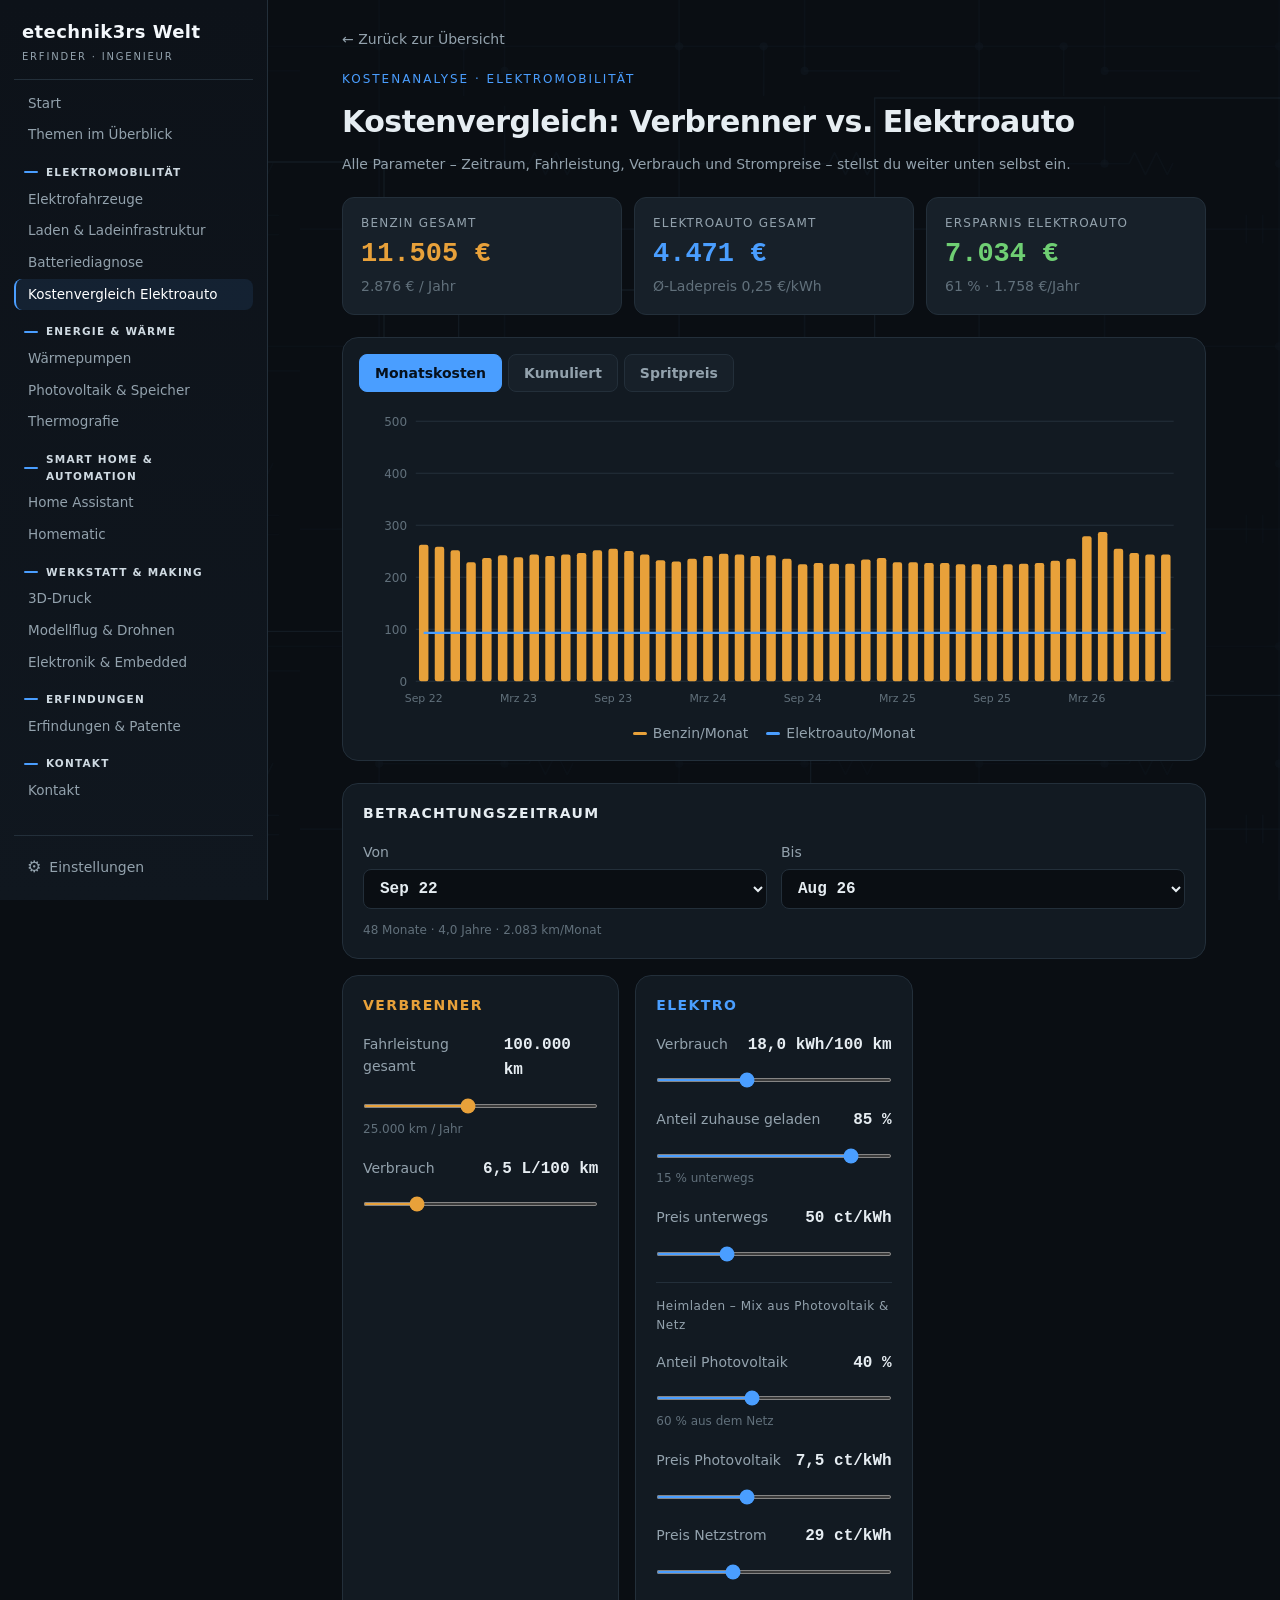
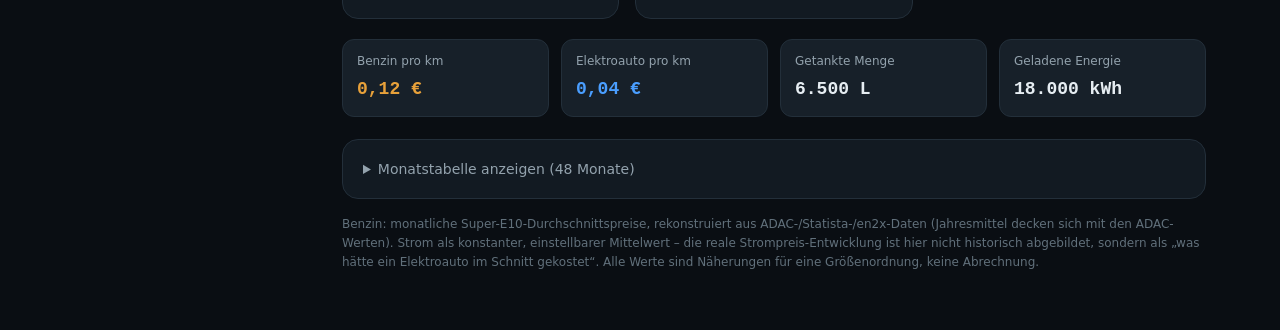
==== commit 5461c8c7: "Kostenrechner: einheitlich "Elektroauto", neue Überschrift und wählbarer Betrachtungszeitraum - Durc" ====
--- a/elektroauto-kostenvergleich.html
+++ b/elektroauto-kostenvergleich.html
@@ -3,8 +3,8 @@
 <head>
 <meta charset="UTF-8">
 <meta name="viewport" content="width=device-width, initial-scale=1.0">
-<title>Kostenvergleich E-Auto vs. Verbrenner</title>
-<meta name="description" content="Interaktiver Kostenvergleich: Was hätte das Benzin gekostet – und was ein E-Auto? Mit echten Super-E10-Monatspreisen und einstellbaren Ladekosten.">
+<title>Kostenvergleich: Verbrenner vs. Elektroauto</title>
+<meta name="description" content="Interaktiver Kostenvergleich Verbrenner vs. Elektroauto: einstellbarer Betrachtungszeitraum, echte Super-E10-Monatspreise und frei wählbare Ladekosten.">
 <meta name="theme-color" content="#0a0e13">
 <link rel="manifest" href="manifest.webmanifest">
 <link rel="icon" href="icons/icon.svg" type="image/svg+xml">
@@ -35,7 +35,7 @@
             <li><a href="index.html#elektrofahrzeuge">Elektrofahrzeuge</a></li>
             <li><a href="index.html#laden">Laden &amp; Ladeinfrastruktur</a></li>
             <li><a href="index.html#batterie">Batteriediagnose</a></li>
-            <li><a class="active" href="index.html#kostenrechner">Kostenvergleich E-Auto</a></li>
+            <li><a class="active" href="index.html#kostenrechner">Kostenvergleich Elektroauto</a></li>
 
             <li class="nav-group">Energie &amp; W&auml;rme</li>
             <li><a href="index.html#waermepumpen">W&auml;rmepumpen</a></li>
@@ -86,9 +86,9 @@
         <a class="backlink" href="index.html#kostenrechner">&#8592; Zur&uuml;ck zur &Uuml;bersicht</a>
 
         <!-- Kopf -->
-        <div class="tool-kicker">Kostenanalyse &middot; Verbrenner vs. Elektro</div>
-        <h1 class="tool-title">Was hat mich das Benzin gekostet?</h1>
-        <div class="tool-sub" id="subtitle"></div>
+        <div class="tool-kicker">Kostenanalyse &middot; Elektromobilit&auml;t</div>
+        <h1 class="tool-title">Kostenvergleich: Verbrenner vs. Elektroauto</h1>
+        <div class="tool-sub" id="subtitle">Alle Parameter &ndash; Zeitraum, Fahrleistung, Verbrauch und Strompreise &ndash; stellst du weiter unten selbst ein.</div>
 
         <!-- Kennzahlen -->
         <div class="readouts">
@@ -98,12 +98,12 @@
                 <div class="r-sub" id="ro-benzin-s"></div>
             </div>
             <div class="readout">
-                <div class="r-label">E-Auto gesamt</div>
+                <div class="r-label">Elektroauto gesamt</div>
                 <div class="r-value" id="ro-eauto-v" style="color:var(--series-a)"></div>
                 <div class="r-sub" id="ro-eauto-s"></div>
             </div>
             <div class="readout">
-                <div class="r-label">Ersparnis E-Auto</div>
+                <div class="r-label">Ersparnis Elektroauto</div>
                 <div class="r-value" id="ro-spar-v"></div>
                 <div class="r-sub" id="ro-spar-s"></div>
             </div>
@@ -125,6 +125,21 @@
 
         <!-- Regler -->
         <div class="controls">
+            <div class="ctrl-card period-card">
+                <div class="ctrl-head">Betrachtungszeitraum</div>
+                <div class="period-grid">
+                    <label class="period-field">
+                        <span class="s-label">Von</span>
+                        <select id="fromSel" class="period-sel" aria-label="Zeitraum von"></select>
+                    </label>
+                    <label class="period-field">
+                        <span class="s-label">Bis</span>
+                        <select id="toSel" class="period-sel" aria-label="Zeitraum bis"></select>
+                    </label>
+                </div>
+                <div class="s-hint" id="period-h"></div>
+            </div>
+
             <div class="ctrl-card">
                 <div class="ctrl-head" style="color:var(--series-b)">Verbrenner</div>
                 <div class="slider">
@@ -182,7 +197,7 @@
                     <thead>
                         <tr>
                             <th>Monat</th><th>E10 &euro;/L</th><th>km</th><th>Liter</th>
-                            <th>Benzin</th><th>E-Auto</th><th>&Delta;</th>
+                            <th>Benzin</th><th>Elektroauto</th><th>&Delta;</th>
                         </tr>
                     </thead>
                     <tbody id="tbody"></tbody>
@@ -194,7 +209,7 @@
             Benzin: monatliche Super-E10-Durchschnittspreise, rekonstruiert aus ADAC-/Statista-/en2x-Daten
             (Jahresmittel decken sich mit den ADAC-Werten). Strom als konstanter, einstellbarer Mittelwert &ndash;
             die reale Strompreis-Entwicklung ist hier nicht historisch abgebildet, sondern als &bdquo;was h&auml;tte
-            ein E-Auto im Schnitt gekostet&ldquo;. Alle Werte sind N&auml;herungen f&uuml;r eine Gr&ouml;&szlig;enordnung,
+            ein Elektroauto im Schnitt gekostet&ldquo;. Alle Werte sind N&auml;herungen f&uuml;r eine Gr&ouml;&szlig;enordnung,
             keine Abrechnung.
         </div>
     </div>
@@ -255,12 +270,28 @@
 };
 const clamp = (v, [lo,hi]) => Math.min(hi, Math.max(lo, v));
 
+// Betrachtungszeitraum wird über Monatslabels (z. B. "Sep 22") gespeichert,
+// nicht über Indizes. So bleibt eine gespeicherte Auswahl auch dann gültig,
+// wenn die Preisreihe später um weitere Monate ergänzt wird.
+const FIRST_KEY = PRICES[0][0];
+const LAST_KEY  = PRICES[PRICES.length - 1][0];
+const keyIdx = key => PRICES.findIndex(p => p[0] === key);
+
+// Liefert die auf gültige Grenzen geprüften Indizes [von, bis] des Zeitraums.
+function rangeIdx() {
+    let fi = keyIdx(S.fromKey), ti = keyIdx(S.toKey);
+    if (fi < 0) fi = 0;
+    if (ti < 0) ti = PRICES.length - 1;
+    if (fi > ti) { const t = fi; fi = ti; ti = t; }
+    return [fi, ti];
+}
+
 // Laden: Per-Key-Merge über die AKTUELLEN Defaults. So werden nach einem
 // Update des Rechners neue Felder auf Default gesetzt, entfernte Felder
 // ignoriert und schon gespeicherte Werte übernommen (auf gültigen Bereich
 // begrenzt). Damit wird nie mit unvollständigen Werten gerechnet.
 function loadState() {
-    const s = Object.assign({ view:"monat" }, DEFAULTS);
+    const s = Object.assign({ view:"monat", fromKey:FIRST_KEY, toKey:LAST_KEY }, DEFAULTS);
     try {
         const saved = JSON.parse(localStorage.getItem(STORAGE_KEY) || "null");
         if (saved && typeof saved === "object") {
@@ -269,13 +300,15 @@
                     s[k] = clamp(saved[k], RANGES[k]);
             }
             if (["monat","kum","preis"].includes(saved.view)) s.view = saved.view;
+            if (keyIdx(saved.fromKey) >= 0) s.fromKey = saved.fromKey;
+            if (keyIdx(saved.toKey)   >= 0) s.toKey   = saved.toKey;
         }
     } catch (e) { /* localStorage nicht verfügbar → Standardwerte */ }
     return s;
 }
 function saveState() {
     try {
-        const o = { view:S.view };
+        const o = { view:S.view, fromKey:S.fromKey, toKey:S.toKey };
         for (const k in DEFAULTS) o[k] = S[k];
         localStorage.setItem(STORAGE_KEY, JSON.stringify(o));
     } catch (e) { /* Speichern nicht möglich – ignorieren */ }
@@ -283,9 +316,12 @@
 
 let S = loadState();
 
-// Berechnung
+// Berechnung – nur über den gewählten Betrachtungszeitraum
 function calc() {
-    const n = PRICES.length;
+    const [fi, ti] = rangeIdx();
+    const data = PRICES.slice(fi, ti + 1);
+    const n = data.length;
+    // Gesamte Fahrleistung gleichmäßig auf die Monate des Zeitraums verteilen
     const kmM = S.kmTotal / n;
     // Heimladen = Mischpreis aus Photovoltaik und Netzstrom
     const homeBlend = (S.pvShare/100)*S.pvPrice + (1 - S.pvShare/100)*S.gridPrice;
@@ -293,14 +329,15 @@
     const blend = (S.homeShare/100)*homeBlend + (1 - S.homeShare/100)*S.pubPrice;
     const evM = (kmM/100) * S.kwhPer100 * blend;
     let cumB = 0, cumE = 0;
-    const rows = PRICES.map(([label, price]) => {
+    const rows = data.map(([label, price]) => {
         const liter = (kmM/100) * S.lPer100;
         const benzin = liter * price;
         cumB += benzin; cumE += evM;
         return { label, price, km:kmM, liter, benzin, eauto:evM, cumB, cumE };
     });
     const totB = cumB, totE = cumE, spar = totB - totE;
-    return { rows, kmM, blend, evM, totB, totE, spar, sparPct: totB ? (spar/totB)*100 : 0, n };
+    return { rows, kmM, blend, evM, totB, totE, spar, sparPct: totB ? (spar/totB)*100 : 0, n,
+             fromLabel:data[0][0], toLabel:data[n-1][0] };
 }
 
 // „Schöne“ Achsenobergrenze
@@ -358,8 +395,9 @@
         svg.appendChild(el("line", { x1:M.left, y1:y, x2:VB.w-M.right, y2:y, stroke:C.line, "stroke-width":1 }));
         svg.appendChild(el("text", { x:M.left-8, y:y+4, "text-anchor":"end", fill:C.faint, "font-size":11 }, yFmt(t)));
     });
+    const lblStep = Math.max(1, Math.ceil(n / 8));
     rows.forEach((r, i) => {
-        if (i % 6 !== 0) return;
+        if (i % lblStep !== 0) return;
         svg.appendChild(el("text", { x:xC(i), y:VB.h-9, "text-anchor":"middle", fill:C.faint, "font-size":10 }, r.label));
     });
 
@@ -385,8 +423,8 @@
     svg.appendChild(el("rect", { x:M.left, y:M.top, width:plotW, height:plotH, fill:"transparent" }));
 
     const legend = document.getElementById("legend");
-    if (S.view === "monat") legend.innerHTML = leg(C.benzin,"Benzin/Monat") + leg(C.strom,"E-Auto/Monat");
-    else if (S.view === "kum") legend.innerHTML = leg(C.benzin,"Benzin kumuliert") + leg(C.strom,"E-Auto kumuliert");
+    if (S.view === "monat") legend.innerHTML = leg(C.benzin,"Benzin/Monat") + leg(C.strom,"Elektroauto/Monat");
+    else if (S.view === "kum") legend.innerHTML = leg(C.benzin,"Benzin kumuliert") + leg(C.strom,"Elektroauto kumuliert");
     else legend.innerHTML = leg(C.benzin,"E10 €/L");
 
     chartState = { rows, xC, guide, band, n };
@@ -429,10 +467,10 @@
             body = `<div style="color:${C.benzin}">E10 €/L: ${eur(r.price,3)}</div>`;
         else if (S.view === "kum")
             body = `<div style="color:${C.benzin}">Benzin kumuliert: ${eur(r.cumB)}</div>`
-                 + `<div style="color:${C.strom}">E-Auto kumuliert: ${eur(r.cumE)}</div>`;
+                 + `<div style="color:${C.strom}">Elektroauto kumuliert: ${eur(r.cumE)}</div>`;
         else
             body = `<div style="color:${C.benzin}">Benzin/Monat: ${eur(r.benzin)}</div>`
-                 + `<div style="color:${C.strom}">E-Auto/Monat: ${eur(r.eauto)}</div>`;
+                 + `<div style="color:${C.strom}">Elektroauto/Monat: ${eur(r.eauto)}</div>`;
 
         tip.innerHTML = `<div class="t-title">${r.label}</div>${body}`;
         const cssX = (gx / VB.w) * rect.width;
@@ -453,9 +491,6 @@
 // ── Kennzahlen / Regler / Tabelle ────────────────────────────
 function renderReadouts() {
     const c = calc(), years = c.n / 12;
-    document.getElementById("subtitle").innerHTML =
-        `${num(S.kmTotal/1000)}.000 km über ${c.n} Monate (Sep 2022 – Aug 2026), gleichmäßig verteilt auf `
-      + `${num(c.kmM)} km/Monat. Benzin: tatsächliche Super-E10-Monatsmittel. Strom: einstellbarer Durchschnitt.`;
 
     set("ro-benzin-v", eur(c.totB));
     set("ro-benzin-s", `${eur(c.totB/years)} / Jahr`);
@@ -467,7 +502,7 @@
 
     const ex = [
         ["Benzin pro km", eur(c.totB/S.kmTotal,2), C.benzin],
-        ["E-Auto pro km", eur(c.totE/S.kmTotal,2), C.strom],
+        ["Elektroauto pro km", eur(c.totE/S.kmTotal,2), C.strom],
         ["Getankte Menge", num((S.kmTotal/100)*S.lPer100) + " L", C.text],
         ["Geladene Energie", num((S.kmTotal/100)*S.kwhPer100) + " kWh", C.text],
     ];
@@ -489,7 +524,10 @@
 }
 
 function renderSliders() {
-    const years = PRICES.length / 12;
+    const [fi, ti] = rangeIdx();
+    const months = ti - fi + 1;
+    const years = months / 12;
+    set("period-h", `${num(months)} Monate · ${num(years,1)} Jahre · ${num(S.kmTotal/months)} km/Monat`);
     set("km-v", num(S.kmTotal) + " km");
     set("km-h", num(S.kmTotal/years) + " km / Jahr");
     set("l100-v", num(S.lPer100,1) + " L/100 km");
@@ -513,11 +551,20 @@
     ["pvShare","pvShare"],["pvPrice","pvPrice"],["gridPrice","gridPrice"],
 ];
 
+// Zeitraum-Dropdowns aus der Preisreihe aufbauen (Preise sind Datenquelle)
+function populatePeriod() {
+    const opts = PRICES.map(([label]) => `<option value="${label}">${label}</option>`).join("");
+    document.getElementById("fromSel").innerHTML = opts;
+    document.getElementById("toSel").innerHTML   = opts;
+}
+
 function applyStateToInputs() {
     bind.forEach(([id, key]) => {
         const el = document.getElementById(id);
         if (el) el.value = S[key];
     });
+    document.getElementById("fromSel").value = S.fromKey;
+    document.getElementById("toSel").value   = S.toKey;
     document.querySelectorAll(".tab").forEach(b =>
         b.classList.toggle("active", b.dataset.view === S.view));
 }
@@ -537,8 +584,28 @@
         renderChart();
     });
 });
+// Zeitraum-Auswahl: sicherstellen, dass „von“ nie hinter „bis“ liegt
+document.getElementById("fromSel").addEventListener("change", e => {
+    S.fromKey = e.target.value;
+    if (keyIdx(S.fromKey) > keyIdx(S.toKey)) {
+        S.toKey = S.fromKey;
+        document.getElementById("toSel").value = S.toKey;
+    }
+    saveState();
+    renderAll();
+});
+document.getElementById("toSel").addEventListener("change", e => {
+    S.toKey = e.target.value;
+    if (keyIdx(S.toKey) < keyIdx(S.fromKey)) {
+        S.fromKey = S.toKey;
+        document.getElementById("fromSel").value = S.fromKey;
+    }
+    saveState();
+    renderAll();
+});
 window.addEventListener("resize", () => renderChart());
 
+populatePeriod();       // Dropdown-Optionen aus der Preisreihe erzeugen
 applyStateToInputs();   // gespeicherte Werte auf die Regler übertragen
 renderAll();
 </script>
--- a/css/tools.css
+++ b/css/tools.css
@@ -124,6 +124,27 @@
 .slider-row .s-value { font-family: var(--mono); font-size: var(--fs-base); color: var(--text); font-weight: 600; }
 .slider input[type=range] { width: 100%; height: 4px; cursor: pointer; accent-color: var(--accent); }
 .slider .s-hint { font-size: var(--fs-xs); color: var(--faint); margin-top: 4px; }
+
+/* Betrachtungszeitraum */
+.period-card { grid-column: 1 / -1; }
+.period-grid { display: flex; flex-wrap: wrap; gap: 14px; }
+.period-field { flex: 1 1 160px; display: flex; flex-direction: column; gap: 6px; }
+.period-field .s-label { font-size: var(--fs-sm); color: var(--muted); }
+.period-sel {
+    width: 100%;
+    padding: 9px 12px;
+    background: var(--bg, #0f151b);
+    color: var(--text);
+    border: 1px solid var(--line);
+    border-radius: var(--r-sm, 8px);
+    font-family: var(--mono);
+    font-size: var(--fs-base);
+    font-weight: 600;
+    cursor: pointer;
+}
+.period-sel:focus-visible { outline: 2px solid var(--series-a); outline-offset: 2px; }
+.period-card .s-hint { font-size: var(--fs-xs); color: var(--faint); margin-top: 12px; }
+
 .sub-divider {
     margin: 6px 0 16px;
     padding-top: 14px;
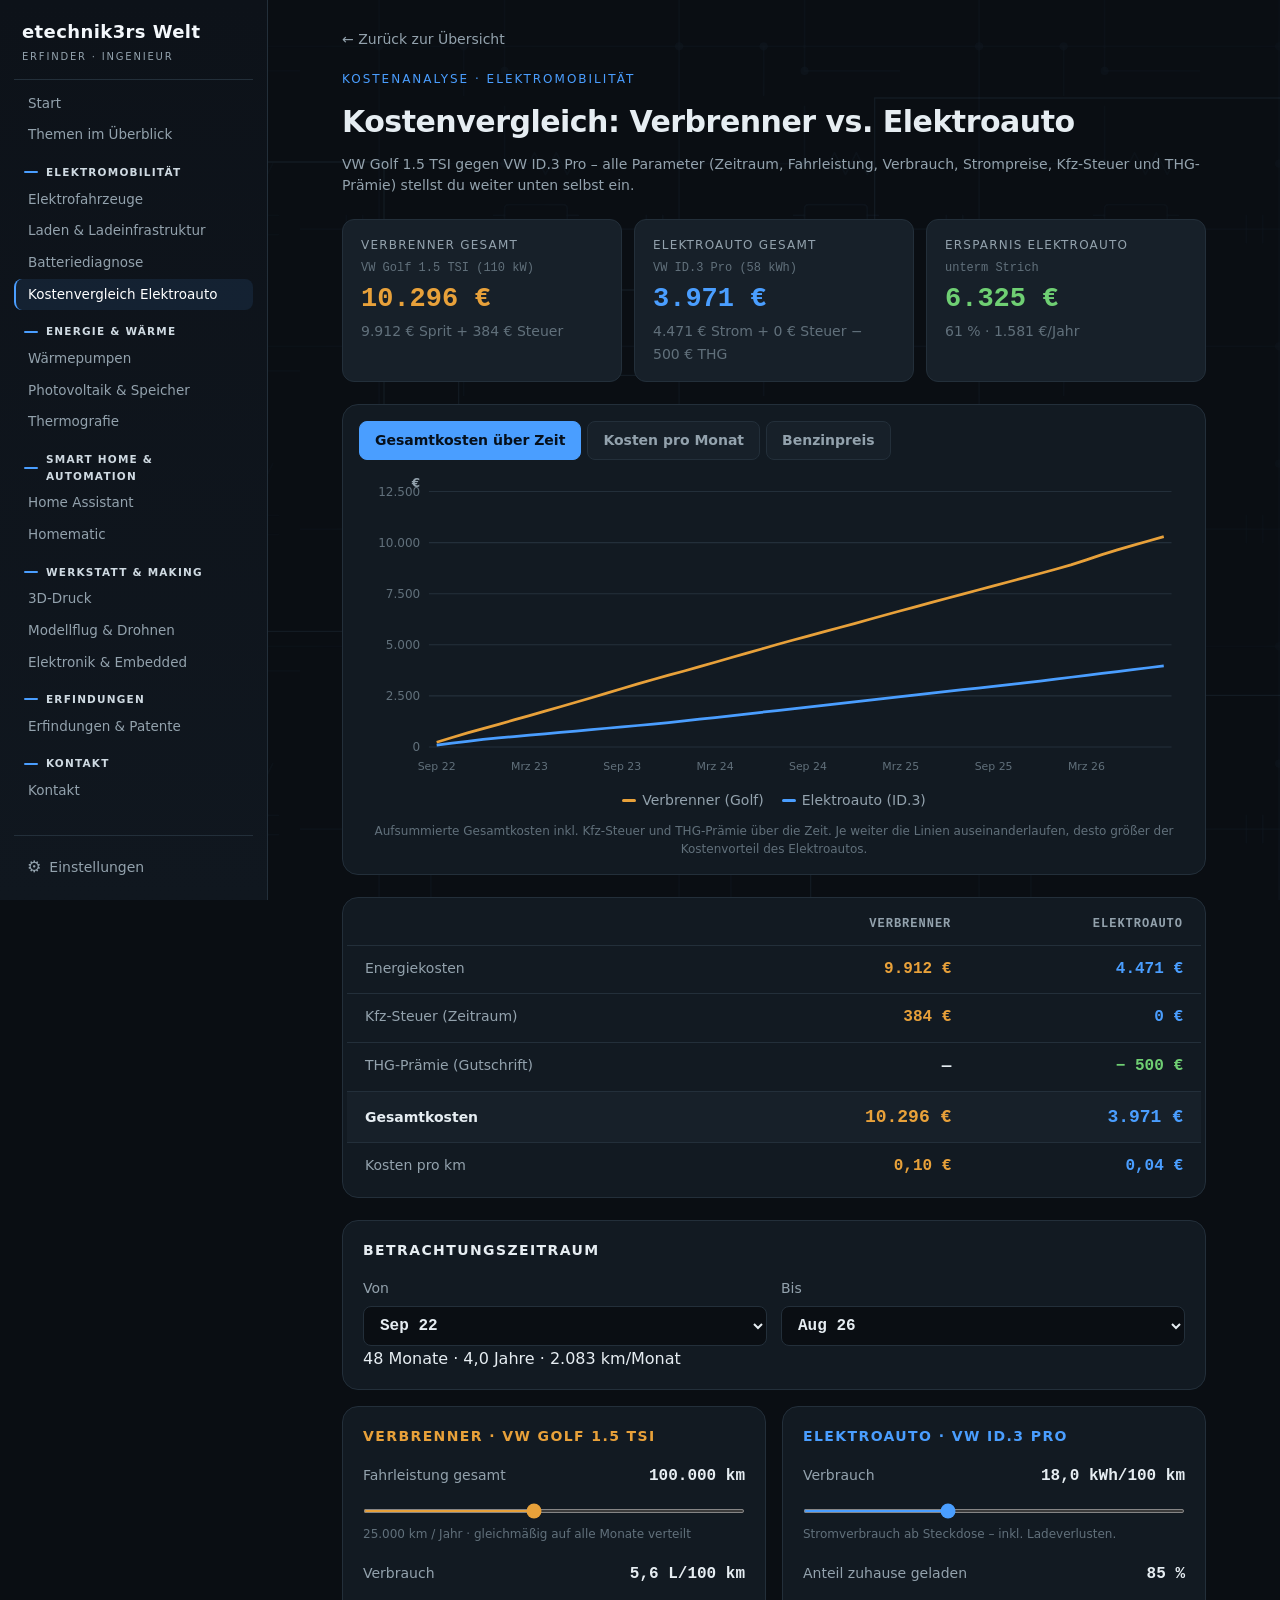
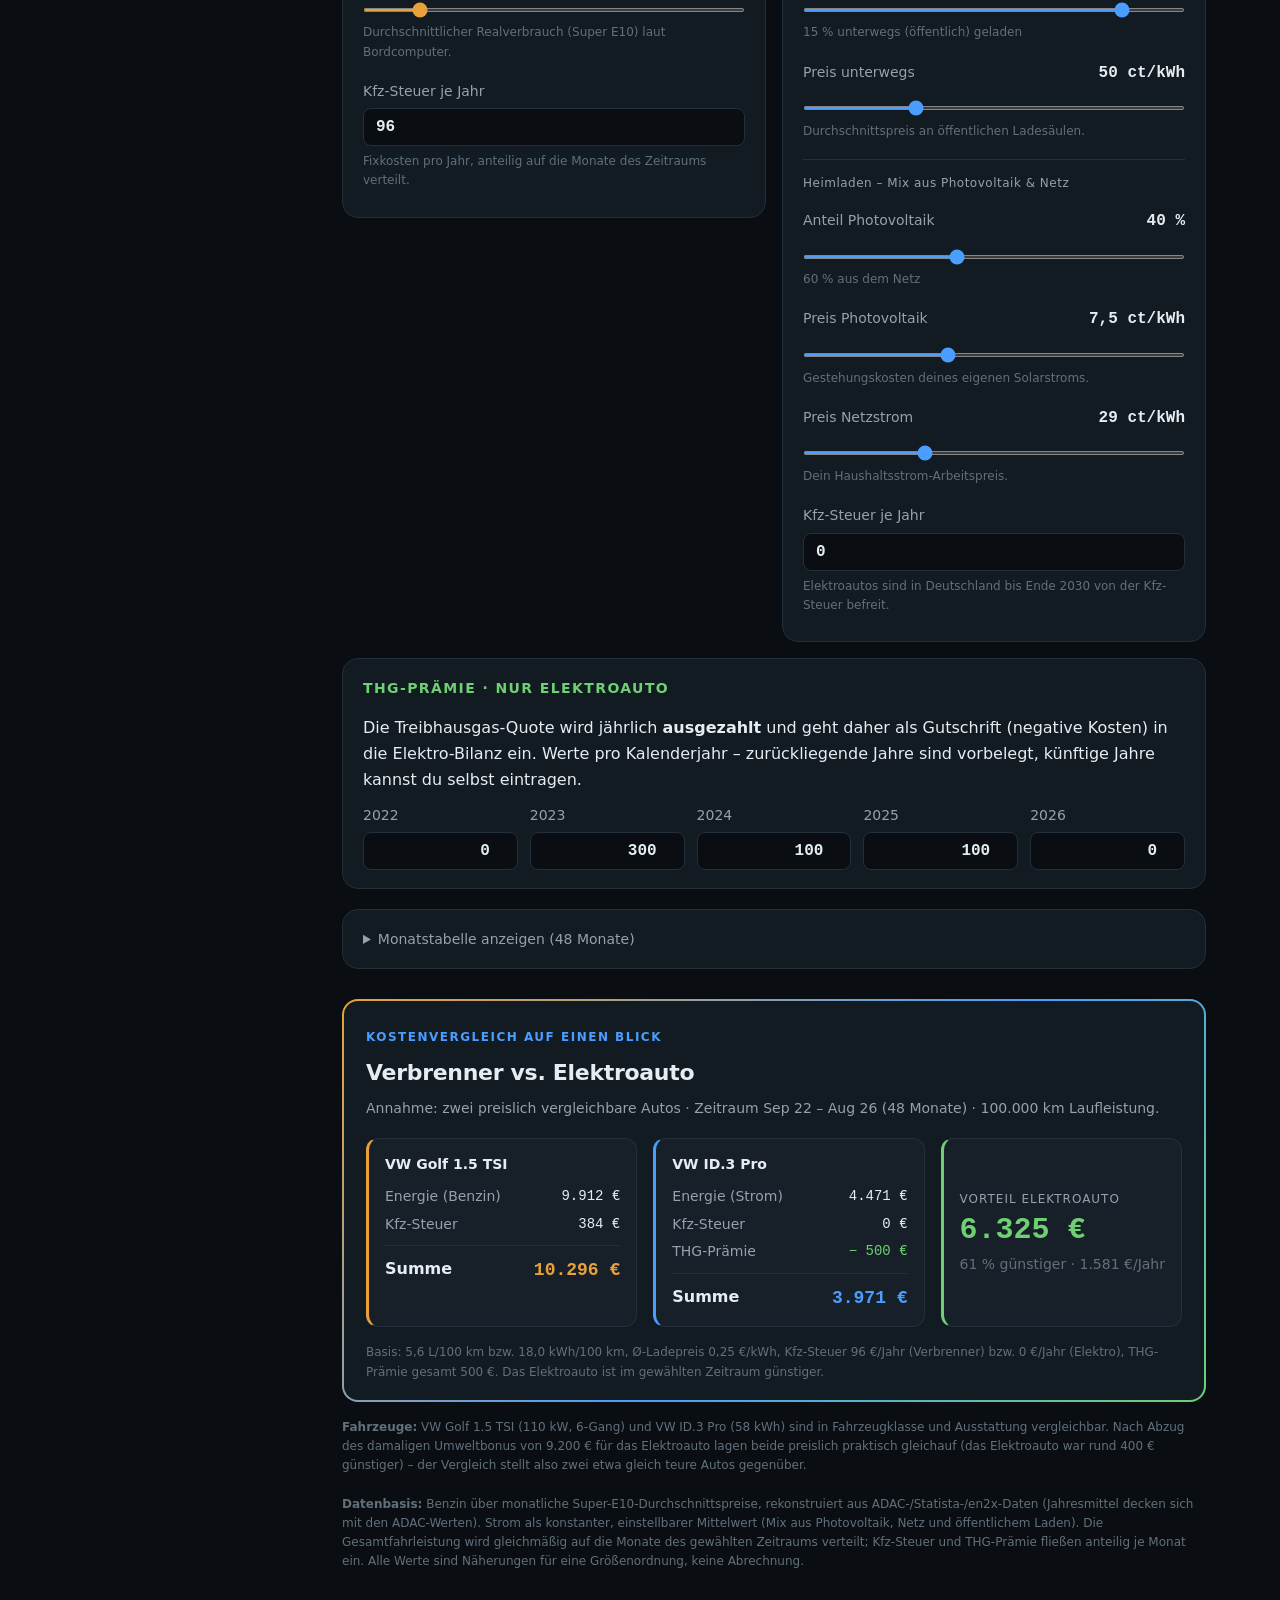
==== commit a67756e8: "Kostenrechner: Fixkosten (Kfz-Steuer/THG), Faktenblatt und klarere Darstellung Fahrzeuge & Vergleich" ====
--- a/elektroauto-kostenvergleich.html
+++ b/elektroauto-kostenvergleich.html
@@ -4,7 +4,7 @@
 <meta charset="UTF-8">
 <meta name="viewport" content="width=device-width, initial-scale=1.0">
 <title>Kostenvergleich: Verbrenner vs. Elektroauto</title>
-<meta name="description" content="Interaktiver Kostenvergleich Verbrenner vs. Elektroauto: einstellbarer Betrachtungszeitraum, echte Super-E10-Monatspreise und frei wählbare Ladekosten.">
+<meta name="description" content="Interaktiver Kostenvergleich VW Golf 1.5 TSI vs. VW ID.3 Pro: Betrachtungszeitraum, echte Super-E10-Monatspreise, Ladekosten, Kfz-Steuer und THG-Prämie.">
 <meta name="theme-color" content="#0a0e13">
 <link rel="manifest" href="manifest.webmanifest">
 <link rel="icon" href="icons/icon.svg" type="image/svg+xml">
@@ -88,22 +88,25 @@
         <!-- Kopf -->
         <div class="tool-kicker">Kostenanalyse &middot; Elektromobilit&auml;t</div>
         <h1 class="tool-title">Kostenvergleich: Verbrenner vs. Elektroauto</h1>
-        <div class="tool-sub" id="subtitle">Alle Parameter &ndash; Zeitraum, Fahrleistung, Verbrauch und Strompreise &ndash; stellst du weiter unten selbst ein.</div>
+        <div class="tool-sub" id="subtitle">VW Golf 1.5 TSI gegen VW ID.3 Pro &ndash; alle Parameter (Zeitraum, Fahrleistung, Verbrauch, Strompreise, Kfz-Steuer und THG-Pr&auml;mie) stellst du weiter unten selbst ein.</div>
 
         <!-- Kennzahlen -->
         <div class="readouts">
             <div class="readout">
-                <div class="r-label">Benzin gesamt</div>
-                <div class="r-value" id="ro-benzin-v" style="color:var(--series-b)"></div>
-                <div class="r-sub" id="ro-benzin-s"></div>
+                <div class="r-label">Verbrenner gesamt</div>
+                <div class="r-car" id="ro-v-car"></div>
+                <div class="r-value" id="ro-v-v" style="color:var(--series-b)"></div>
+                <div class="r-sub" id="ro-v-s"></div>
             </div>
             <div class="readout">
                 <div class="r-label">Elektroauto gesamt</div>
-                <div class="r-value" id="ro-eauto-v" style="color:var(--series-a)"></div>
-                <div class="r-sub" id="ro-eauto-s"></div>
+                <div class="r-car" id="ro-e-car"></div>
+                <div class="r-value" id="ro-e-v" style="color:var(--series-a)"></div>
+                <div class="r-sub" id="ro-e-s"></div>
             </div>
             <div class="readout">
                 <div class="r-label">Ersparnis Elektroauto</div>
+                <div class="r-car">unterm Strich</div>
                 <div class="r-value" id="ro-spar-v"></div>
                 <div class="r-sub" id="ro-spar-s"></div>
             </div>
@@ -112,36 +115,40 @@
         <!-- Diagramm -->
         <div class="panel">
             <div class="tabs" id="tabs">
-                <button class="tab active" data-view="monat">Monatskosten</button>
-                <button class="tab" data-view="kum">Kumuliert</button>
-                <button class="tab" data-view="preis">Spritpreis</button>
+                <button class="tab active" data-view="kum">Gesamtkosten &uuml;ber Zeit</button>
+                <button class="tab" data-view="monat">Kosten pro Monat</button>
+                <button class="tab" data-view="preis">Benzinpreis</button>
             </div>
             <div class="chart-wrap">
                 <svg id="chart" viewBox="0 0 760 280" preserveAspectRatio="xMidYMid meet" role="img" aria-label="Kostendiagramm"></svg>
                 <div class="tip" id="tip"></div>
             </div>
             <div class="legend" id="legend"></div>
+            <div class="chart-note" id="chartNote"></div>
         </div>
+
+        <!-- Gegenüberstellung / Aufschlüsselung -->
+        <div class="breakdown" id="breakdown"></div>
 
         <!-- Regler -->
         <div class="controls">
-            <div class="ctrl-card period-card">
+            <div class="ctrl-card span-2">
                 <div class="ctrl-head">Betrachtungszeitraum</div>
                 <div class="period-grid">
                     <label class="period-field">
                         <span class="s-label">Von</span>
-                        <select id="fromSel" class="period-sel" aria-label="Zeitraum von"></select>
+                        <select id="fromSel" class="tool-input" aria-label="Zeitraum von"></select>
                     </label>
                     <label class="period-field">
                         <span class="s-label">Bis</span>
-                        <select id="toSel" class="period-sel" aria-label="Zeitraum bis"></select>
+                        <select id="toSel" class="tool-input" aria-label="Zeitraum bis"></select>
                     </label>
                 </div>
                 <div class="s-hint" id="period-h"></div>
             </div>
 
             <div class="ctrl-card">
-                <div class="ctrl-head" style="color:var(--series-b)">Verbrenner</div>
+                <div class="ctrl-head" style="color:var(--series-b)">Verbrenner &middot; VW&nbsp;Golf&nbsp;1.5&nbsp;TSI</div>
                 <div class="slider">
                     <div class="slider-row"><span class="s-label">Fahrleistung gesamt</span><span class="s-value" id="km-v"></span></div>
                     <input type="range" id="km" min="20000" max="200000" step="5000" value="100000" style="accent-color:var(--series-b)">
@@ -149,15 +156,22 @@
                 </div>
                 <div class="slider">
                     <div class="slider-row"><span class="s-label">Verbrauch</span><span class="s-value" id="l100-v"></span></div>
-                    <input type="range" id="l100" min="4" max="16" step="0.1" value="6.5" style="accent-color:var(--series-b)">
+                    <input type="range" id="l100" min="4" max="16" step="0.1" value="5.6" style="accent-color:var(--series-b)">
+                    <div class="s-hint">Durchschnittlicher Realverbrauch (Super&nbsp;E10) laut Bordcomputer.</div>
+                </div>
+                <div class="field-row">
+                    <span class="s-label">Kfz-Steuer je Jahr</span>
+                    <input type="number" id="taxV" class="tool-input" min="0" max="1000" step="1" value="96" inputmode="numeric">
+                    <span class="s-hint">Fixkosten pro Jahr, anteilig auf die Monate des Zeitraums verteilt.</span>
                 </div>
             </div>
 
             <div class="ctrl-card">
-                <div class="ctrl-head" style="color:var(--series-a)">Elektro</div>
+                <div class="ctrl-head" style="color:var(--series-a)">Elektroauto &middot; VW&nbsp;ID.3&nbsp;Pro</div>
                 <div class="slider">
                     <div class="slider-row"><span class="s-label">Verbrauch</span><span class="s-value" id="kwh100-v"></span></div>
                     <input type="range" id="kwh100" min="12" max="28" step="0.5" value="18">
+                    <div class="s-hint">Stromverbrauch ab Steckdose &ndash; inkl. Ladeverlusten.</div>
                 </div>
                 <div class="slider">
                     <div class="slider-row"><span class="s-label">Anteil zuhause geladen</span><span class="s-value" id="homeShare-v"></span></div>
@@ -167,6 +181,7 @@
                 <div class="slider">
                     <div class="slider-row"><span class="s-label">Preis unterwegs</span><span class="s-value" id="pubPrice-v"></span></div>
                     <input type="range" id="pubPrice" min="0.30" max="1.00" step="0.01" value="0.50">
+                    <div class="s-hint">Durchschnittspreis an &ouml;ffentlichen Lades&auml;ulen.</div>
                 </div>
 
                 <div class="sub-divider">Heimladen &ndash; Mix aus Photovoltaik &amp; Netz</div>
@@ -178,18 +193,32 @@
                 <div class="slider">
                     <div class="slider-row"><span class="s-label">Preis Photovoltaik</span><span class="s-value" id="pvPrice-v"></span></div>
                     <input type="range" id="pvPrice" min="0" max="0.20" step="0.005" value="0.075">
+                    <div class="s-hint">Gestehungskosten deines eigenen Solarstroms.</div>
                 </div>
                 <div class="slider">
                     <div class="slider-row"><span class="s-label">Preis Netzstrom</span><span class="s-value" id="gridPrice-v"></span></div>
                     <input type="range" id="gridPrice" min="0.15" max="0.60" step="0.01" value="0.29">
-                </div>
+                    <div class="s-hint">Dein Haushaltsstrom-Arbeitspreis.</div>
+                </div>
+                <div class="field-row">
+                    <span class="s-label">Kfz-Steuer je Jahr</span>
+                    <input type="number" id="taxE" class="tool-input" min="0" max="1000" step="1" value="0" inputmode="numeric">
+                    <span class="s-hint">Elektroautos sind in Deutschland bis Ende 2030 von der Kfz-Steuer befreit.</span>
+                </div>
+            </div>
+
+            <div class="ctrl-card span-2">
+                <div class="ctrl-head" style="color:var(--pos)">THG-Pr&auml;mie &middot; nur Elektroauto</div>
+                <div class="s-hint" style="margin-bottom:12px">
+                    Die Treibhausgas-Quote wird j&auml;hrlich <b>ausgezahlt</b> und geht daher als
+                    Gutschrift (negative Kosten) in die Elektro-Bilanz ein. Werte pro Kalenderjahr &ndash;
+                    zur&uuml;ckliegende Jahre sind vorbelegt, k&uuml;nftige Jahre kannst du selbst eintragen.
+                </div>
+                <div class="thg-grid" id="thg-grid"></div>
             </div>
         </div>
 
-        <!-- Zusatz-Kennzahlen -->
-        <div class="extras" id="extras"></div>
-
-        <!-- Tabelle -->
+        <!-- Detailtabelle -->
         <details class="table-box">
             <summary id="tbl-summary">Monatstabelle anzeigen</summary>
             <div class="table-scroll">
@@ -197,7 +226,7 @@
                     <thead>
                         <tr>
                             <th>Monat</th><th>E10 &euro;/L</th><th>km</th><th>Liter</th>
-                            <th>Benzin</th><th>Elektroauto</th><th>&Delta;</th>
+                            <th>Verbrenner</th><th>Elektroauto</th><th>&Delta;</th>
                         </tr>
                     </thead>
                     <tbody id="tbody"></tbody>
@@ -205,12 +234,46 @@
             </div>
         </details>
 
+        <!-- Faktenblatt (Statusbild) -->
+        <section class="factsheet" aria-label="Zusammenfassung">
+            <div class="fs-inner">
+                <div class="fs-badge">Kostenvergleich auf einen Blick</div>
+                <div class="fs-title">Verbrenner vs. Elektroauto</div>
+                <div class="fs-assume" id="fs-assume"></div>
+                <div class="fs-grid">
+                    <div class="fs-col fs-v">
+                        <div class="fs-cname">VW Golf 1.5 TSI</div>
+                        <div class="fs-line"><span class="fs-k">Energie (Benzin)</span><span class="fs-val" id="fs-v-energy"></span></div>
+                        <div class="fs-line"><span class="fs-k">Kfz-Steuer</span><span class="fs-val" id="fs-v-tax"></span></div>
+                        <div class="fs-total"><span class="fs-k">Summe</span><span class="fs-val" id="fs-v-total" style="color:var(--series-b)"></span></div>
+                    </div>
+                    <div class="fs-col fs-e">
+                        <div class="fs-cname">VW ID.3 Pro</div>
+                        <div class="fs-line"><span class="fs-k">Energie (Strom)</span><span class="fs-val" id="fs-e-energy"></span></div>
+                        <div class="fs-line"><span class="fs-k">Kfz-Steuer</span><span class="fs-val" id="fs-e-tax"></span></div>
+                        <div class="fs-line"><span class="fs-k">THG-Pr&auml;mie</span><span class="fs-val" id="fs-e-thg" style="color:var(--pos)"></span></div>
+                        <div class="fs-total"><span class="fs-k">Summe</span><span class="fs-val" id="fs-e-total" style="color:var(--series-a)"></span></div>
+                    </div>
+                    <div class="fs-col fs-result">
+                        <div class="fs-r-label">Vorteil Elektroauto</div>
+                        <div class="fs-r-value" id="fs-r-value"></div>
+                        <div class="fs-r-sub" id="fs-r-sub"></div>
+                    </div>
+                </div>
+                <div class="fs-foot" id="fs-foot"></div>
+            </div>
+        </section>
+
         <div class="footnote">
-            Benzin: monatliche Super-E10-Durchschnittspreise, rekonstruiert aus ADAC-/Statista-/en2x-Daten
-            (Jahresmittel decken sich mit den ADAC-Werten). Strom als konstanter, einstellbarer Mittelwert &ndash;
-            die reale Strompreis-Entwicklung ist hier nicht historisch abgebildet, sondern als &bdquo;was h&auml;tte
-            ein Elektroauto im Schnitt gekostet&ldquo;. Alle Werte sind N&auml;herungen f&uuml;r eine Gr&ouml;&szlig;enordnung,
-            keine Abrechnung.
+            <b>Fahrzeuge:</b> VW&nbsp;Golf&nbsp;1.5&nbsp;TSI (110&nbsp;kW, 6-Gang) und VW&nbsp;ID.3&nbsp;Pro (58&nbsp;kWh) sind in
+            Fahrzeugklasse und Ausstattung vergleichbar. Nach Abzug des damaligen Umweltbonus von 9.200&nbsp;&euro; f&uuml;r das
+            Elektroauto lagen beide preislich praktisch gleichauf (das Elektroauto war rund 400&nbsp;&euro; g&uuml;nstiger) &ndash;
+            der Vergleich stellt also zwei etwa gleich teure Autos gegen&uuml;ber.<br><br>
+            <b>Datenbasis:</b> Benzin &uuml;ber monatliche Super-E10-Durchschnittspreise, rekonstruiert aus
+            ADAC-/Statista-/en2x-Daten (Jahresmittel decken sich mit den ADAC-Werten). Strom als konstanter, einstellbarer
+            Mittelwert (Mix aus Photovoltaik, Netz und &ouml;ffentlichem Laden). Die Gesamtfahrleistung wird gleichm&auml;&szlig;ig
+            auf die Monate des gew&auml;hlten Zeitraums verteilt; Kfz-Steuer und THG-Pr&auml;mie flie&szlig;en anteilig je Monat ein.
+            Alle Werte sind N&auml;herungen f&uuml;r eine Gr&ouml;&szlig;enordnung, keine Abrechnung.
         </div>
     </div>
 </div>
@@ -231,6 +294,9 @@
     panel:"#121a22", line:"#232f3a", text:"#e6edf2", muted:"#93a2ad", faint:"#61707b",
     benzin:"#e8a13a", strom:"#4a9eff", spar:"#6fcf73", warn:"#e86a5c",
 };
+
+// Verglichene Fahrzeuge
+const CARS = { v:"VW Golf 1.5 TSI (110 kW)", e:"VW ID.3 Pro (58 kWh)" };
 
 // Monatliche Super-E10-Durchschnittspreise (€/L)
 const PRICES = [
@@ -248,36 +314,42 @@
     ["Mai 26",1.88],["Jun 26",1.82],["Jul 26",1.80],["Aug 26",1.80],
 ];
 
-// Formatierung
+// THG-Prämie je Kalenderjahr (€, wird ausgezahlt → geht negativ in die Bilanz).
+// Zurückliegende Jahre vorbelegt; künftige Jahre kann der Nutzer selbst eintragen.
+const THG_DEFAULTS = { 2022:0, 2023:300, 2024:100, 2025:100, 2026:0 };
+
+// Formatierung (deutsches Zahlenformat: Komma als Dezimaltrenner)
 const eur = (n, d=0) => n.toLocaleString("de-DE",
     { style:"currency", currency:"EUR", minimumFractionDigits:d, maximumFractionDigits:d });
 const num = (n, d=0) => n.toLocaleString("de-DE",
     { minimumFractionDigits:d, maximumFractionDigits:d });
 // Ladepreise in Cent/kWh anzeigen (Nutzer denkt in ct); intern in €/kWh gespeichert
 const fmtCt = v => { const c = Math.round(v*1000)/10; return num(c, Number.isInteger(c)?0:1) + " ct/kWh"; };
+// Kalenderjahr aus einem Monatslabel wie "Sep 22"
+const labelYear = lbl => 2000 + parseInt(lbl.slice(-2), 10);
 
 // ── Zustand & lokale Speicherung ─────────────────────────────
-const STORAGE_KEY = "kv-einstellungen-v1";
-// Aktuelle Standardwerte
+const STORAGE_KEY = "kv-einstellungen-v2";
+// Aktuelle Standardwerte (Golf 1.5 TSI vs. ID.3 Pro)
 const DEFAULTS = {
-    kmTotal:100000, lPer100:6.5, kwhPer100:18, homeShare:85,
+    kmTotal:100000, lPer100:5.6, kwhPer100:18, homeShare:85,
     pubPrice:0.50, pvShare:40, pvPrice:0.075, gridPrice:0.29,
+    taxV:96, taxE:0,
 };
-// Gültige Reglergrenzen – gespeicherte Werte werden hierauf begrenzt
+// Gültige Grenzen – gespeicherte Werte werden hierauf begrenzt
 const RANGES = {
     kmTotal:[20000,200000], lPer100:[4,16], kwhPer100:[12,28], homeShare:[0,100],
     pubPrice:[0.30,1.00], pvShare:[0,100], pvPrice:[0,0.20], gridPrice:[0.15,0.60],
+    taxV:[0,1000], taxE:[0,1000],
 };
 const clamp = (v, [lo,hi]) => Math.min(hi, Math.max(lo, v));
 
-// Betrachtungszeitraum wird über Monatslabels (z. B. "Sep 22") gespeichert,
-// nicht über Indizes. So bleibt eine gespeicherte Auswahl auch dann gültig,
-// wenn die Preisreihe später um weitere Monate ergänzt wird.
+// Betrachtungszeitraum wird über Monatslabels gespeichert (überlebt spätere
+// Ergänzung der Preisreihe).
 const FIRST_KEY = PRICES[0][0];
 const LAST_KEY  = PRICES[PRICES.length - 1][0];
 const keyIdx = key => PRICES.findIndex(p => p[0] === key);
 
-// Liefert die auf gültige Grenzen geprüften Indizes [von, bis] des Zeitraums.
 function rangeIdx() {
     let fi = keyIdx(S.fromKey), ti = keyIdx(S.toKey);
     if (fi < 0) fi = 0;
@@ -285,13 +357,16 @@
     if (fi > ti) { const t = fi; fi = ti; ti = t; }
     return [fi, ti];
 }
-
-// Laden: Per-Key-Merge über die AKTUELLEN Defaults. So werden nach einem
-// Update des Rechners neue Felder auf Default gesetzt, entfernte Felder
-// ignoriert und schon gespeicherte Werte übernommen (auf gültigen Bereich
-// begrenzt). Damit wird nie mit unvollständigen Werten gerechnet.
+// THG-Prämie eines Kalenderjahres (aus Zustand, sonst Default, sonst 0)
+function thgFor(year) {
+    const v = S.thg[year];
+    if (typeof v === "number" && isFinite(v)) return v;
+    return THG_DEFAULTS[year] || 0;
+}
+
 function loadState() {
-    const s = Object.assign({ view:"monat", fromKey:FIRST_KEY, toKey:LAST_KEY }, DEFAULTS);
+    const s = Object.assign({ view:"kum", fromKey:FIRST_KEY, toKey:LAST_KEY }, DEFAULTS);
+    s.thg = Object.assign({}, THG_DEFAULTS);
     try {
         const saved = JSON.parse(localStorage.getItem(STORAGE_KEY) || "null");
         if (saved && typeof saved === "object") {
@@ -299,16 +374,22 @@
                 if (typeof saved[k] === "number" && isFinite(saved[k]))
                     s[k] = clamp(saved[k], RANGES[k]);
             }
-            if (["monat","kum","preis"].includes(saved.view)) s.view = saved.view;
+            if (["kum","monat","preis"].includes(saved.view)) s.view = saved.view;
             if (keyIdx(saved.fromKey) >= 0) s.fromKey = saved.fromKey;
             if (keyIdx(saved.toKey)   >= 0) s.toKey   = saved.toKey;
+            if (saved.thg && typeof saved.thg === "object") {
+                for (const y in saved.thg) {
+                    const v = saved.thg[y];
+                    if (typeof v === "number" && isFinite(v)) s.thg[y] = clamp(v, [0, 5000]);
+                }
+            }
         }
     } catch (e) { /* localStorage nicht verfügbar → Standardwerte */ }
     return s;
 }
 function saveState() {
     try {
-        const o = { view:S.view, fromKey:S.fromKey, toKey:S.toKey };
+        const o = { view:S.view, fromKey:S.fromKey, toKey:S.toKey, thg:S.thg };
         for (const k in DEFAULTS) o[k] = S[k];
         localStorage.setItem(STORAGE_KEY, JSON.stringify(o));
     } catch (e) { /* Speichern nicht möglich – ignorieren */ }
@@ -316,28 +397,39 @@
 
 let S = loadState();
 
-// Berechnung – nur über den gewählten Betrachtungszeitraum
+// Berechnung – über den gewählten Zeitraum, inkl. Fixkosten & THG-Prämie
 function calc() {
     const [fi, ti] = rangeIdx();
     const data = PRICES.slice(fi, ti + 1);
     const n = data.length;
-    // Gesamte Fahrleistung gleichmäßig auf die Monate des Zeitraums verteilen
-    const kmM = S.kmTotal / n;
+    const kmM = S.kmTotal / n;                  // km/Monat (gleichmäßig verteilt)
+    const literM = (kmM/100) * S.lPer100;       // Liter/Monat
     // Heimladen = Mischpreis aus Photovoltaik und Netzstrom
     const homeBlend = (S.pvShare/100)*S.pvPrice + (1 - S.pvShare/100)*S.gridPrice;
     // Gesamter Ø-Ladepreis = Heimladen-Anteil + unterwegs
     const blend = (S.homeShare/100)*homeBlend + (1 - S.homeShare/100)*S.pubPrice;
-    const evM = (kmM/100) * S.kwhPer100 * blend;
-    let cumB = 0, cumE = 0;
+    const evM = (kmM/100) * S.kwhPer100 * blend; // Strom-Energiekosten/Monat
+    const taxVm = S.taxV/12, taxEm = S.taxE/12;  // Kfz-Steuer je Monat
+
+    let cumBenzin=0, cumStrom=0, cumTaxV=0, cumTaxE=0, cumThg=0, cumV=0, cumE=0;
     const rows = data.map(([label, price]) => {
-        const liter = (kmM/100) * S.lPer100;
-        const benzin = liter * price;
-        cumB += benzin; cumE += evM;
-        return { label, price, km:kmM, liter, benzin, eauto:evM, cumB, cumE };
+        const thgM   = thgFor(labelYear(label)) / 12; // Prämie je Monat (Gutschrift)
+        const benzin = literM * price;                // Energie Verbrenner
+        const strom  = evM;                           // Energie Elektro
+        const vMonth = benzin + taxVm;                // Gesamt Verbrenner/Monat
+        const eMonth = strom + taxEm - thgM;          // Gesamt Elektro/Monat
+        cumBenzin+=benzin; cumStrom+=strom;
+        cumTaxV+=taxVm; cumTaxE+=taxEm; cumThg+=thgM;
+        cumV+=vMonth; cumE+=eMonth;
+        return { label, price, km:kmM, liter:literM, benzin, strom, thg:thgM, vMonth, eMonth, cumV, cumE };
     });
-    const totB = cumB, totE = cumE, spar = totB - totE;
-    return { rows, kmM, blend, evM, totB, totE, spar, sparPct: totB ? (spar/totB)*100 : 0, n,
-             fromLabel:data[0][0], toLabel:data[n-1][0] };
+    const totV = cumV, totE = cumE, spar = totV - totE;
+    return {
+        rows, n, kmM, blend, evM, literM,
+        energyV:cumBenzin, energyE:cumStrom, taxVtot:cumTaxV, taxEtot:cumTaxE, thgTot:cumThg,
+        totV, totE, spar, sparPct: totV ? (spar/totV)*100 : 0,
+        fromLabel:data[0][0], toLabel:data[n-1][0], years:n/12,
+    };
 }
 
 // „Schöne“ Achsenobergrenze
@@ -359,7 +451,7 @@
     return e;
 }
 const VB = { w:760, h:280 };
-const M = { top:14, right:14, bottom:28, left:52 };
+const M = { top:16, right:16, bottom:30, left:64 };
 const plotW = VB.w - M.left - M.right;
 const plotH = VB.h - M.top - M.bottom;
 let chartState = null;
@@ -370,20 +462,28 @@
     svg.innerHTML = "";
     const rows = c.rows, n = rows.length;
 
-    let yMin, yMax, ticks, yFmt;
+    let yMin, yMax, ticks, yFmt, yUnit;
     if (S.view === "preis") {
-        yMin = 1.5; yMax = 2.2;
-        ticks = [1.5,1.6,1.7,1.8,1.9,2.0,2.1,2.2];
-        yFmt = v => v.toFixed(2);
+        const ps = rows.map(r => r.price);
+        const lo = Math.min(...ps), hi = Math.max(...ps);
+        yMin = Math.max(0, Math.floor(lo*10)/10 - 0.1);
+        yMax = Math.ceil(hi*10)/10 + 0.1;
+        ticks = tickArray(yMin, yMax, 5);
+        yFmt = v => num(v, 2);
+        yUnit = "€/L";
     } else if (S.view === "kum") {
-        yMin = 0; yMax = niceMax(rows[n-1].cumB);
+        yMin = 0; yMax = niceMax(Math.max(rows[n-1].cumV, rows[n-1].cumE));
         ticks = tickArray(yMin, yMax, 5);
-        yFmt = v => (v/1000) + "k";
+        yFmt = v => num(v, 0);
+        yUnit = "€";
     } else {
-        const maxV = Math.max(...rows.map(r => Math.max(r.benzin, r.eauto)));
-        yMin = 0; yMax = niceMax(maxV);
+        const vals = rows.flatMap(r => [r.vMonth, r.eMonth]);
+        const mn = Math.min(...vals), mx = Math.max(...vals);
+        yMin = mn < 0 ? -niceMax(-mn) : 0;
+        yMax = niceMax(mx);
         ticks = tickArray(yMin, yMax, 5);
-        yFmt = v => num(v);
+        yFmt = v => num(v, 0);
+        yUnit = "€";
     }
 
     const band = plotW / n;
@@ -395,6 +495,9 @@
         svg.appendChild(el("line", { x1:M.left, y1:y, x2:VB.w-M.right, y2:y, stroke:C.line, "stroke-width":1 }));
         svg.appendChild(el("text", { x:M.left-8, y:y+4, "text-anchor":"end", fill:C.faint, "font-size":11 }, yFmt(t)));
     });
+    // Achsentitel (Einheit) oben links
+    svg.appendChild(el("text", { x:M.left-8, y:M.top-4, "text-anchor":"end", fill:C.muted, "font-size":11, "font-weight":600 }, yUnit));
+
     const lblStep = Math.max(1, Math.ceil(n / 8));
     rows.forEach((r, i) => {
         if (i % lblStep !== 0) return;
@@ -402,19 +505,20 @@
     });
 
     if (S.view === "monat") {
-        const bw = band * 0.6;
+        const bw = band * 0.6, y0 = yS(0);
         rows.forEach((r, i) => {
-            const y = yS(r.benzin);
-            svg.appendChild(el("rect", { x:xC(i)-bw/2, y:y, width:bw, height:M.top+plotH-y, fill:C.benzin, rx:2 }));
+            const y = yS(r.vMonth);
+            svg.appendChild(el("rect", { x:xC(i)-bw/2, y:Math.min(y,y0), width:bw, height:Math.abs(y0-y), fill:C.benzin, rx:2 }));
         });
-        svg.appendChild(linePath(rows.map((r,i)=>[xC(i), yS(r.eauto)]), C.strom, 2));
+        svg.appendChild(linePath(rows.map((r,i)=>[xC(i), yS(r.eMonth)]), C.strom, 2));
     } else if (S.view === "kum") {
-        svg.appendChild(linePath(rows.map((r,i)=>[xC(i), yS(r.cumB)]), C.benzin, 2.5));
+        svg.appendChild(linePath(rows.map((r,i)=>[xC(i), yS(r.cumV)]), C.benzin, 2.5));
         svg.appendChild(linePath(rows.map((r,i)=>[xC(i), yS(r.cumE)]), C.strom, 2.5));
     } else {
-        const yr = yS(1.688);
+        const avg = rows.reduce((a,r)=>a+r.price,0) / n;
+        const yr = yS(avg);
         svg.appendChild(el("line", { x1:M.left, y1:yr, x2:VB.w-M.right, y2:yr, stroke:C.faint, "stroke-dasharray":"4 4", "stroke-width":1 }));
-        svg.appendChild(el("text", { x:VB.w-M.right-4, y:yr-5, "text-anchor":"end", fill:C.faint, "font-size":10 }, "Ø 2025"));
+        svg.appendChild(el("text", { x:VB.w-M.right-4, y:yr-5, "text-anchor":"end", fill:C.faint, "font-size":10 }, `Ø ${num(avg,2)} €/L`));
         svg.appendChild(linePath(rows.map((r,i)=>[xC(i), yS(r.price)]), C.benzin, 2));
     }
 
@@ -423,9 +527,19 @@
     svg.appendChild(el("rect", { x:M.left, y:M.top, width:plotW, height:plotH, fill:"transparent" }));
 
     const legend = document.getElementById("legend");
-    if (S.view === "monat") legend.innerHTML = leg(C.benzin,"Benzin/Monat") + leg(C.strom,"Elektroauto/Monat");
-    else if (S.view === "kum") legend.innerHTML = leg(C.benzin,"Benzin kumuliert") + leg(C.strom,"Elektroauto kumuliert");
-    else legend.innerHTML = leg(C.benzin,"E10 €/L");
+    const note = document.getElementById("chartNote");
+    if (S.view === "kum") {
+        legend.innerHTML = leg(C.benzin,"Verbrenner (Golf)") + leg(C.strom,"Elektroauto (ID.3)");
+        note.textContent = "Aufsummierte Gesamtkosten inkl. Kfz-Steuer und THG-Prämie über die Zeit. "
+                         + "Je weiter die Linien auseinanderlaufen, desto größer der Kostenvorteil des Elektroautos.";
+    } else if (S.view === "monat") {
+        legend.innerHTML = leg(C.benzin,"Verbrenner / Monat") + leg(C.strom,"Elektroauto / Monat");
+        note.textContent = "Gesamtkosten pro Monat: Energie plus anteilige Kfz-Steuer, beim Elektroauto abzüglich "
+                         + "anteiliger THG-Prämie.";
+    } else {
+        legend.innerHTML = leg(C.benzin,"Benzinpreis (Super E10)");
+        note.textContent = "Tatsächlicher monatlicher Super-E10-Durchschnittspreis. Gestrichelt: Mittelwert im gewählten Zeitraum.";
+    }
 
     chartState = { rows, xC, guide, band, n };
     wireTooltip();
@@ -464,13 +578,13 @@
 
         let body;
         if (S.view === "preis")
-            body = `<div style="color:${C.benzin}">E10 €/L: ${eur(r.price,3)}</div>`;
+            body = `<div style="color:${C.benzin}">Benzinpreis: ${eur(r.price,3)}/L</div>`;
         else if (S.view === "kum")
-            body = `<div style="color:${C.benzin}">Benzin kumuliert: ${eur(r.cumB)}</div>`
-                 + `<div style="color:${C.strom}">Elektroauto kumuliert: ${eur(r.cumE)}</div>`;
+            body = `<div style="color:${C.benzin}">Verbrenner gesamt: ${eur(r.cumV)}</div>`
+                 + `<div style="color:${C.strom}">Elektroauto gesamt: ${eur(r.cumE)}</div>`;
         else
-            body = `<div style="color:${C.benzin}">Benzin/Monat: ${eur(r.benzin)}</div>`
-                 + `<div style="color:${C.strom}">Elektroauto/Monat: ${eur(r.eauto)}</div>`;
+            body = `<div style="color:${C.benzin}">Verbrenner/Monat: ${eur(r.vMonth)}</div>`
+                 + `<div style="color:${C.strom}">Elektroauto/Monat: ${eur(r.eMonth)}</div>`;
 
         tip.innerHTML = `<div class="t-title">${r.label}</div>${body}`;
         const cssX = (gx / VB.w) * rect.width;
@@ -488,28 +602,73 @@
     svg.addEventListener("touchend", hide);
 }
 
-// ── Kennzahlen / Regler / Tabelle ────────────────────────────
+// ── Kennzahlen / Gegenüberstellung / Faktenblatt / Tabelle ───
 function renderReadouts() {
-    const c = calc(), years = c.n / 12;
-
-    set("ro-benzin-v", eur(c.totB));
-    set("ro-benzin-s", `${eur(c.totB/years)} / Jahr`);
-    set("ro-eauto-v", eur(c.totE));
-    set("ro-eauto-s", `Ø-Ladepreis ${eur(c.blend,2)}/kWh`);
+    const c = calc(), years = c.years;
+
+    set("ro-v-car", CARS.v);
+    set("ro-v-v", eur(c.totV));
+    set("ro-v-s", `${eur(c.energyV)} Sprit + ${eur(c.taxVtot)} Steuer`);
+
+    set("ro-e-car", CARS.e);
+    set("ro-e-v", eur(c.totE));
+    set("ro-e-s", `${eur(c.energyE)} Strom + ${eur(c.taxEtot)} Steuer − ${eur(c.thgTot)} THG`);
+
     set("ro-spar-v", eur(c.spar));
     document.getElementById("ro-spar-v").style.color = c.spar >= 0 ? C.spar : C.warn;
     set("ro-spar-s", `${num(c.sparPct,0)} % · ${eur(c.spar/years)}/Jahr`);
 
-    const ex = [
-        ["Benzin pro km", eur(c.totB/S.kmTotal,2), C.benzin],
-        ["Elektroauto pro km", eur(c.totE/S.kmTotal,2), C.strom],
-        ["Getankte Menge", num((S.kmTotal/100)*S.lPer100) + " L", C.text],
-        ["Geladene Energie", num((S.kmTotal/100)*S.kwhPer100) + " kWh", C.text],
+    renderBreakdown(c);
+    renderFactsheet(c);
+    renderTable(c);
+}
+
+// Gegenüberstellung: Kostenpositionen von Verbrenner und Elektroauto nebeneinander
+function renderBreakdown(c) {
+    const perKmV = c.totV / S.kmTotal, perKmE = c.totE / S.kmTotal;
+    const rows = [
+        ["", `Verbrenner`, `Elektroauto`, "head"],
+        ["Energiekosten", eur(c.energyV), eur(c.energyE), ""],
+        ["Kfz-Steuer (Zeitraum)", eur(c.taxVtot), eur(c.taxEtot), ""],
+        ["THG-Prämie (Gutschrift)", "—", c.thgTot > 0 ? "− " + eur(c.thgTot) : eur(0), "thg"],
+        ["Gesamtkosten", eur(c.totV), eur(c.totE), "sum"],
+        ["Kosten pro km", eur(perKmV,2), eur(perKmE,2), ""],
     ];
-    document.getElementById("extras").innerHTML = ex.map(([l,v,col]) =>
-        `<div class="extra"><div class="e-label">${l}</div><div class="e-value" style="color:${col}">${v}</div></div>`
-    ).join("");
-
+    document.getElementById("breakdown").innerHTML = rows.map(([label, v, e, kind]) => {
+        if (kind === "head")
+            return `<div class="bd-row bd-head"><span></span><span class="bd-v">${v}</span><span class="bd-e">${e}</span></div>`;
+        const eStyle = kind === "thg" ? ` style="color:${C.spar}"` : ` style="color:${C.strom}"`;
+        const vStyle = kind === "sum" || kind === "" ? ` style="color:${C.benzin}"` : "";
+        const rowCls = kind === "sum" ? "bd-row bd-sum" : "bd-row";
+        return `<div class="${rowCls}"><span class="bd-label">${label}</span>`
+             + `<span class="bd-v"${vStyle}>${v}</span><span class="bd-e"${eStyle}>${e}</span></div>`;
+    }).join("");
+}
+
+function renderFactsheet(c) {
+    set("fs-assume", `Annahme: zwei preislich vergleichbare Autos · Zeitraum ${c.fromLabel} – ${c.toLabel} `
+                   + `(${c.n} Monate) · ${num(S.kmTotal)} km Laufleistung.`);
+    set("fs-v-energy", eur(c.energyV));
+    set("fs-v-tax", eur(c.taxVtot));
+    set("fs-v-total", eur(c.totV));
+    set("fs-e-energy", eur(c.energyE));
+    set("fs-e-tax", eur(c.taxEtot));
+    set("fs-e-thg", c.thgTot > 0 ? "− " + eur(c.thgTot) : eur(0));
+    set("fs-e-total", eur(c.totE));
+
+    const spar = c.spar, cheaper = spar >= 0 ? "Elektroauto" : "Verbrenner";
+    document.querySelector(".fs-result .fs-r-label").textContent = spar >= 0 ? "Vorteil Elektroauto" : "Vorteil Verbrenner";
+    const rv = document.getElementById("fs-r-value");
+    rv.textContent = eur(Math.abs(spar));
+    rv.style.color = spar >= 0 ? C.spar : C.warn;
+    set("fs-r-sub", `${num(Math.abs(c.sparPct),0)} % günstiger · ${eur(Math.abs(spar)/c.years)}/Jahr`);
+
+    set("fs-foot", `Basis: ${num(S.lPer100,1)} L/100 km bzw. ${num(S.kwhPer100,1)} kWh/100 km, Ø-Ladepreis `
+                 + `${eur(c.blend,2)}/kWh, Kfz-Steuer ${eur(S.taxV)}/Jahr (Verbrenner) bzw. ${eur(S.taxE)}/Jahr (Elektro), `
+                 + `THG-Prämie gesamt ${eur(c.thgTot)}. Das ${cheaper} ist im gewählten Zeitraum günstiger.`);
+}
+
+function renderTable(c) {
     document.getElementById("tbl-summary").textContent = `Monatstabelle anzeigen (${c.n} Monate)`;
     document.getElementById("tbody").innerHTML = c.rows.map(r =>
         `<tr>
@@ -517,23 +676,22 @@
             <td>${num(r.price,3)}</td>
             <td>${num(r.km)}</td>
             <td>${num(r.liter)}</td>
-            <td style="color:${C.benzin}">${eur(r.benzin)}</td>
-            <td style="color:${C.strom}">${eur(r.eauto)}</td>
-            <td style="color:${C.spar}">${eur(r.benzin - r.eauto)}</td>
+            <td style="color:${C.benzin}">${eur(r.vMonth)}</td>
+            <td style="color:${C.strom}">${eur(r.eMonth)}</td>
+            <td style="color:${C.spar}">${eur(r.vMonth - r.eMonth)}</td>
         </tr>`).join("");
 }
 
 function renderSliders() {
     const [fi, ti] = rangeIdx();
-    const months = ti - fi + 1;
-    const years = months / 12;
+    const months = ti - fi + 1, years = months / 12;
     set("period-h", `${num(months)} Monate · ${num(years,1)} Jahre · ${num(S.kmTotal/months)} km/Monat`);
     set("km-v", num(S.kmTotal) + " km");
-    set("km-h", num(S.kmTotal/years) + " km / Jahr");
+    set("km-h", num(S.kmTotal/years) + " km / Jahr · gleichmäßig auf alle Monate verteilt");
     set("l100-v", num(S.lPer100,1) + " L/100 km");
     set("kwh100-v", num(S.kwhPer100,1) + " kWh/100 km");
     set("homeShare-v", num(S.homeShare) + " %");
-    set("homeShare-h", num(100 - S.homeShare) + " % unterwegs");
+    set("homeShare-h", num(100 - S.homeShare) + " % unterwegs (öffentlich) geladen");
     set("pubPrice-v", fmtCt(S.pubPrice));
     set("pvShare-v", num(S.pvShare) + " %");
     set("pvShare-h", num(100 - S.pvShare) + " % aus dem Netz");
@@ -541,14 +699,42 @@
     set("gridPrice-v", fmtCt(S.gridPrice));
 }
 
-function set(id, txt) { document.getElementById(id).textContent = txt; }
+function set(id, txt) { const e = document.getElementById(id); if (e) e.textContent = txt; }
 function renderAll() { renderReadouts(); renderSliders(); renderChart(); }
+
+// ── THG-Jahresfelder (passen sich dem Zeitraum an) ───────────
+function buildThgFields() {
+    const [fi, ti] = rangeIdx();
+    const y0 = labelYear(PRICES[fi][0]), y1 = labelYear(PRICES[ti][0]);
+    const grid = document.getElementById("thg-grid");
+    let html = "";
+    for (let y = y0; y <= y1; y++) {
+        if (!(y in S.thg)) S.thg[y] = THG_DEFAULTS[y] || 0;   // Default sicherstellen
+        html += `<div class="thg-field">
+            <span class="s-label">${y}</span>
+            <input type="number" class="tool-input thg-input" data-year="${y}"
+                   min="0" max="5000" step="10" value="${S.thg[y]}" inputmode="numeric">
+        </div>`;
+    }
+    grid.innerHTML = html;
+    grid.querySelectorAll(".thg-input").forEach(inp => {
+        inp.addEventListener("input", e => {
+            const y = e.target.dataset.year;
+            const v = parseFloat(e.target.value);
+            S.thg[y] = (isFinite(v) && v >= 0) ? v : 0;
+            saveState();
+            renderReadouts();
+            renderChart();
+        });
+    });
+}
 
 // ── Verdrahtung ──────────────────────────────────────────────
 const bind = [
     ["km","kmTotal"],["l100","lPer100"],["kwh100","kwhPer100"],
     ["homeShare","homeShare"],["pubPrice","pubPrice"],
     ["pvShare","pvShare"],["pvPrice","pvPrice"],["gridPrice","gridPrice"],
+    ["taxV","taxV"],["taxE","taxE"],
 ];
 
 // Zeitraum-Dropdowns aus der Preisreihe aufbauen (Preise sind Datenquelle)
@@ -571,7 +757,9 @@
 
 bind.forEach(([id, key]) => {
     document.getElementById(id).addEventListener("input", e => {
-        S[key] = parseFloat(e.target.value);
+        let v = parseFloat(e.target.value);
+        if (!isFinite(v)) v = DEFAULTS[key];
+        S[key] = clamp(v, RANGES[key]);
         saveState();
         renderAll();
     });
@@ -584,6 +772,7 @@
         renderChart();
     });
 });
+
 // Zeitraum-Auswahl: sicherstellen, dass „von“ nie hinter „bis“ liegt
 document.getElementById("fromSel").addEventListener("change", e => {
     S.fromKey = e.target.value;
@@ -592,6 +781,7 @@
         document.getElementById("toSel").value = S.toKey;
     }
     saveState();
+    buildThgFields();   // ggf. neue Jahre im Zeitraum
     renderAll();
 });
 document.getElementById("toSel").addEventListener("change", e => {
@@ -601,12 +791,14 @@
         document.getElementById("fromSel").value = S.fromKey;
     }
     saveState();
+    buildThgFields();
     renderAll();
 });
 window.addEventListener("resize", () => renderChart());
 
 populatePeriod();       // Dropdown-Optionen aus der Preisreihe erzeugen
 applyStateToInputs();   // gespeicherte Werte auf die Regler übertragen
+buildThgFields();       // THG-Jahresfelder für den aktuellen Zeitraum
 renderAll();
 </script>
 
--- a/css/tools.css
+++ b/css/tools.css
@@ -103,8 +103,13 @@
 }
 .tip .t-title { color: var(--text); font-weight: 600; margin-bottom: 4px; }
 
-/* Regler-Karten */
-.controls { display: grid; grid-template-columns: repeat(auto-fit, minmax(260px, 1fr)); gap: 16px; margin-bottom: 20px; }
+.readout .r-car { font-size: var(--fs-xs); color: var(--faint); margin: -4px 0 8px; font-family: var(--mono); }
+
+/* Regler-Karten – auf dem Desktop zwei gleich breite Spalten (keine leere
+   dritte Spalte mehr); volle Breite über .span-2 */
+.controls { display: grid; grid-template-columns: repeat(2, minmax(0, 1fr)); gap: 16px; margin-bottom: 20px; align-items: start; }
+.span-2 { grid-column: 1 / -1; }
+@media (max-width: 620px) { .controls { grid-template-columns: 1fr; } }
 .ctrl-card {
     background: var(--panel);
     border: 1px solid var(--line);
@@ -125,25 +130,100 @@
 .slider input[type=range] { width: 100%; height: 4px; cursor: pointer; accent-color: var(--accent); }
 .slider .s-hint { font-size: var(--fs-xs); color: var(--faint); margin-top: 4px; }
 
+/* Eingabefelder (Auswahl & Zahlen) – einheitliches Aussehen */
+.tool-input {
+    width: 100%;
+    padding: 9px 12px;
+    background: var(--bg);
+    color: var(--text);
+    border: 1px solid var(--line);
+    border-radius: var(--r-sm);
+    font-family: var(--mono);
+    font-size: var(--fs-base);
+    font-weight: 600;
+}
+select.tool-input { cursor: pointer; }
+.tool-input:focus-visible { outline: 2px solid var(--series-a); outline-offset: 2px; }
+
 /* Betrachtungszeitraum */
-.period-card { grid-column: 1 / -1; }
 .period-grid { display: flex; flex-wrap: wrap; gap: 14px; }
 .period-field { flex: 1 1 160px; display: flex; flex-direction: column; gap: 6px; }
 .period-field .s-label { font-size: var(--fs-sm); color: var(--muted); }
-.period-sel {
-    width: 100%;
-    padding: 9px 12px;
-    background: var(--bg, #0f151b);
-    color: var(--text);
-    border: 1px solid var(--line);
-    border-radius: var(--r-sm, 8px);
-    font-family: var(--mono);
-    font-size: var(--fs-base);
-    font-weight: 600;
-    cursor: pointer;
-}
-.period-sel:focus-visible { outline: 2px solid var(--series-a); outline-offset: 2px; }
 .period-card .s-hint { font-size: var(--fs-xs); color: var(--faint); margin-top: 12px; }
+
+/* Kfz-Steuer-Feld in den Fahrzeugkarten */
+.field-row { display: flex; flex-direction: column; gap: 6px; margin-bottom: 8px; }
+.field-row .s-label { font-size: var(--fs-sm); color: var(--muted); }
+.field-row .s-hint { font-size: var(--fs-xs); color: var(--faint); }
+
+/* THG-Prämie – Jahresfelder */
+.thg-grid { display: grid; grid-template-columns: repeat(auto-fit, minmax(120px, 1fr)); gap: 12px; margin-top: 4px; }
+.thg-field { display: flex; flex-direction: column; gap: 5px; }
+.thg-field .s-label { font-size: var(--fs-sm); color: var(--muted); }
+.thg-field .thg-suffix { position: relative; }
+.thg-field input { text-align: right; }
+
+/* Gegenüberstellung (Aufschlüsselung der Kosten) */
+.breakdown {
+    background: var(--panel);
+    border: 1px solid var(--line);
+    border-radius: var(--r-lg);
+    padding: 6px 4px;
+    margin-bottom: 22px;
+    overflow-x: auto;
+}
+.bd-row {
+    display: grid;
+    grid-template-columns: 1.6fr 1fr 1fr;
+    gap: 10px;
+    align-items: baseline;
+    padding: 11px 18px;
+    min-width: 340px;
+}
+.bd-row + .bd-row { border-top: 1px solid var(--line); }
+.bd-head { color: var(--muted); font-size: var(--fs-xs); letter-spacing: 1px; text-transform: uppercase; }
+.bd-head .bd-v, .bd-head .bd-e { font-weight: 700; }
+.bd-label { color: var(--muted); font-size: var(--fs-sm); }
+.bd-v, .bd-e { text-align: right; font-family: var(--mono); font-weight: 600; }
+.bd-sum { background: var(--panel-2); }
+.bd-sum .bd-label { color: var(--text); font-weight: 700; }
+.bd-sum .bd-v, .bd-sum .bd-e { font-size: var(--fs-md); }
+
+/* Diagramm-Erläuterung */
+.chart-note { font-size: var(--fs-xs); color: var(--faint); margin-top: 10px; text-align: center; line-height: 1.5; }
+
+/* Faktenblatt (Statusbild) */
+.factsheet {
+    position: relative;
+    margin: 30px 0 8px;
+    padding: 2px;
+    border-radius: var(--r-lg);
+    background: linear-gradient(135deg, var(--series-b), var(--series-a) 55%, var(--pos));
+}
+.fs-inner { background: var(--panel); border-radius: calc(var(--r-lg) - 2px); padding: 22px 22px 18px; }
+.fs-badge {
+    display: inline-block; font-size: var(--fs-xs); letter-spacing: 1.5px; text-transform: uppercase;
+    color: var(--accent); font-weight: 700; margin-bottom: 8px;
+}
+.fs-title { font-size: var(--fs-lg); font-weight: 800; color: var(--text); letter-spacing: -0.3px; }
+.fs-assume { font-size: var(--fs-sm); color: var(--muted); margin: 8px 0 18px; line-height: 1.55; }
+.fs-assume b { color: var(--text); }
+.fs-grid { display: grid; grid-template-columns: 1fr 1fr auto; gap: 16px; align-items: stretch; }
+@media (max-width: 620px) { .fs-grid { grid-template-columns: 1fr; } }
+.fs-col { background: var(--panel-2); border: 1px solid var(--line); border-radius: var(--r-md); padding: 14px 16px; }
+.fs-col.fs-v { border-left: 3px solid var(--series-b); }
+.fs-col.fs-e { border-left: 3px solid var(--series-a); }
+.fs-col.fs-result { border-left: 3px solid var(--pos); display: flex; flex-direction: column; justify-content: center; min-width: 180px; }
+.fs-cname { font-size: var(--fs-sm); font-weight: 700; color: var(--text); margin-bottom: 10px; }
+.fs-line { display: flex; justify-content: space-between; gap: 12px; font-size: var(--fs-sm); margin: 5px 0; }
+.fs-line .fs-k { color: var(--muted); }
+.fs-line .fs-val { font-family: var(--mono); color: var(--text); }
+.fs-total { display: flex; justify-content: space-between; gap: 12px; margin-top: 10px; padding-top: 10px; border-top: 1px solid var(--line); font-weight: 700; }
+.fs-total .fs-val { font-family: var(--mono); font-size: var(--fs-md); }
+.fs-result .fs-r-label { font-size: var(--fs-xs); letter-spacing: 1px; text-transform: uppercase; color: var(--muted); }
+.fs-result .fs-r-value { font-family: var(--mono); font-size: 30px; font-weight: 800; line-height: 1.05; margin: 6px 0; color: var(--pos); }
+.fs-result .fs-r-sub { font-size: var(--fs-sm); color: var(--faint); }
+.fs-foot { font-size: var(--fs-xs); color: var(--faint); margin-top: 16px; line-height: 1.6; }
 
 .sub-divider {
     margin: 6px 0 16px;
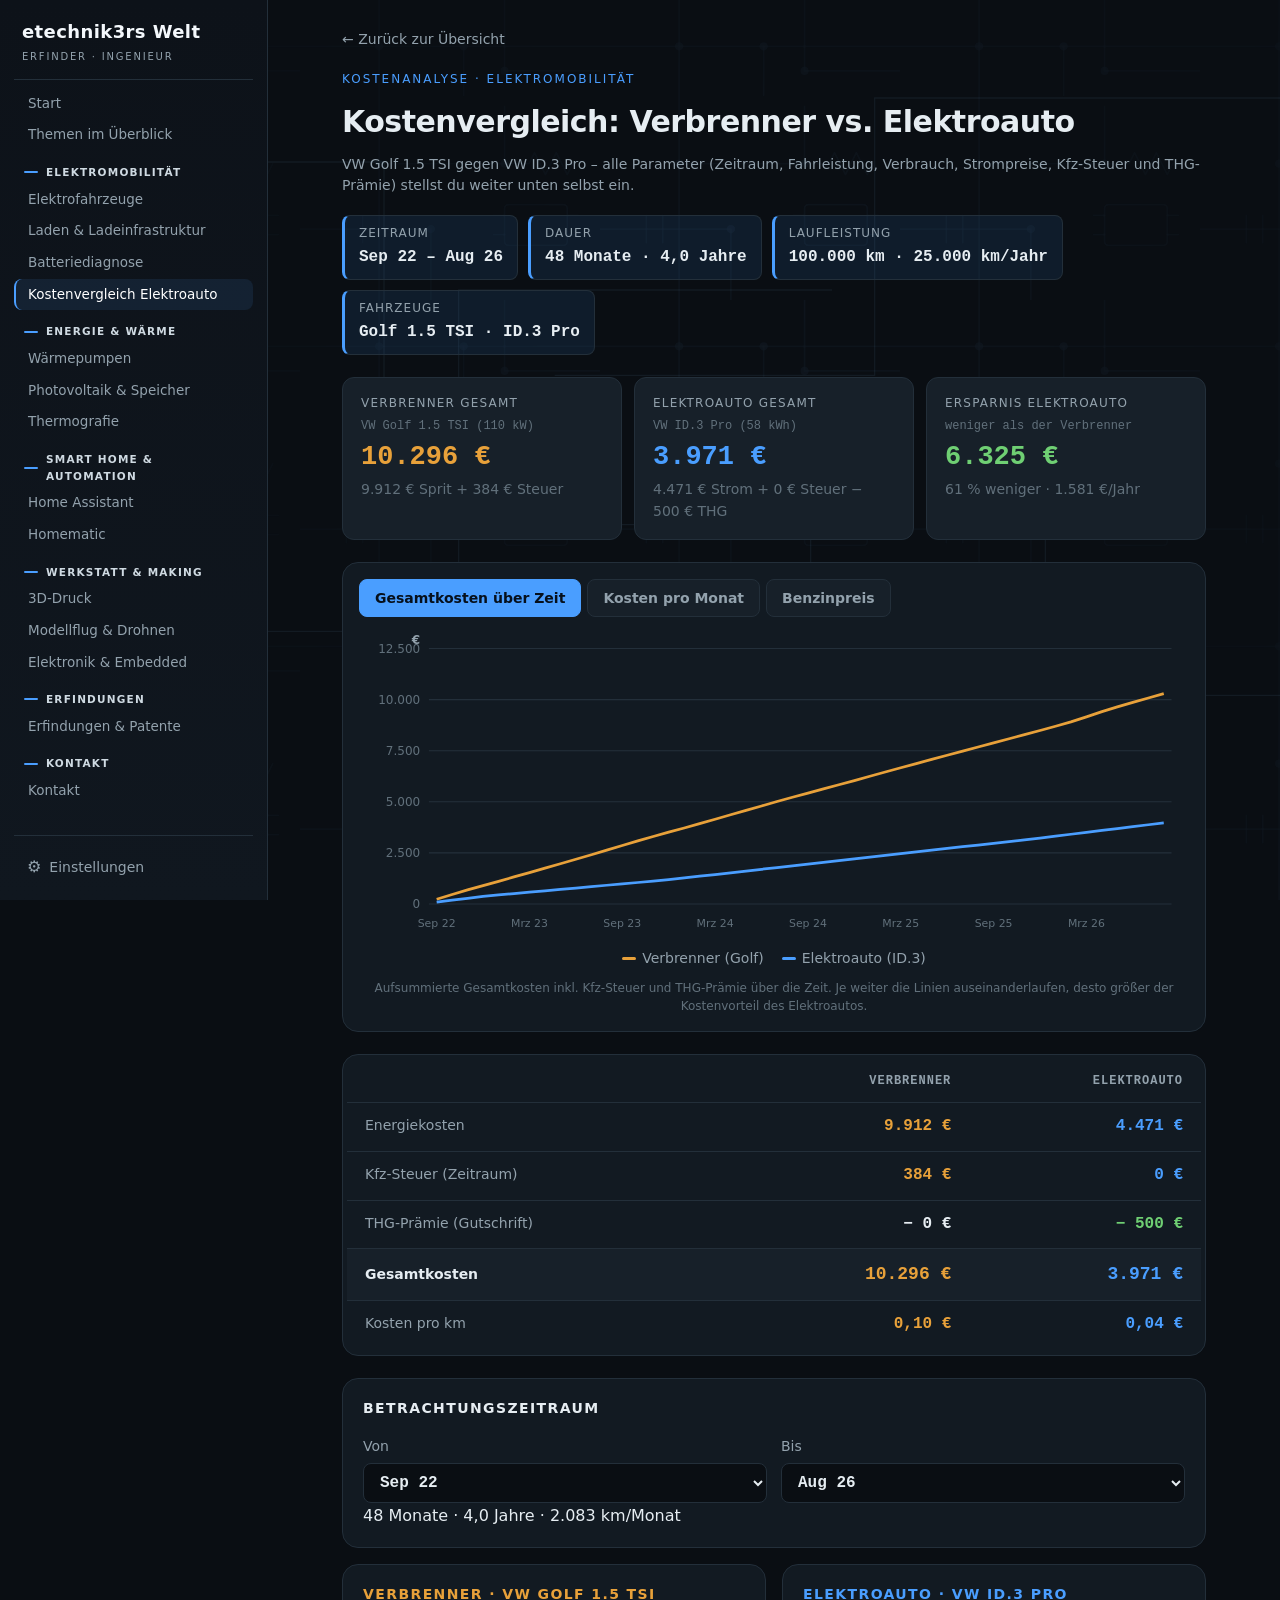
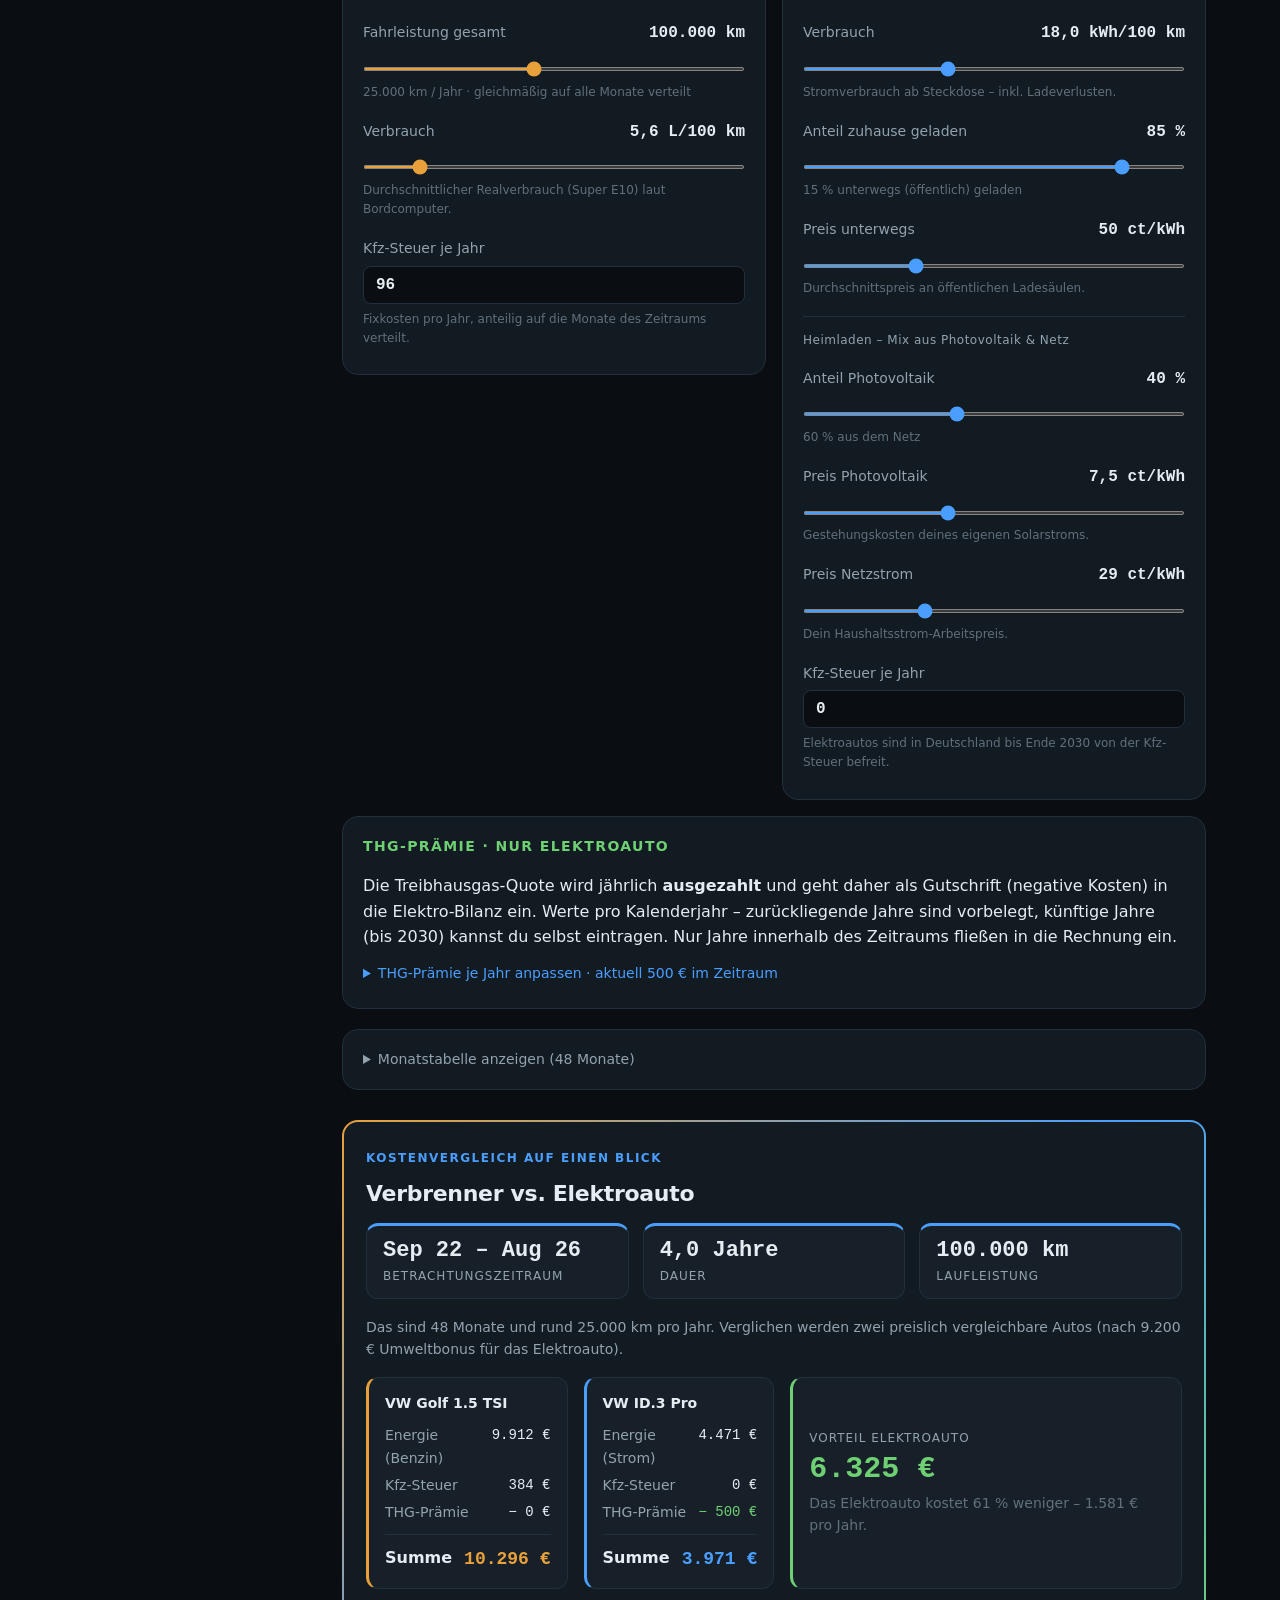
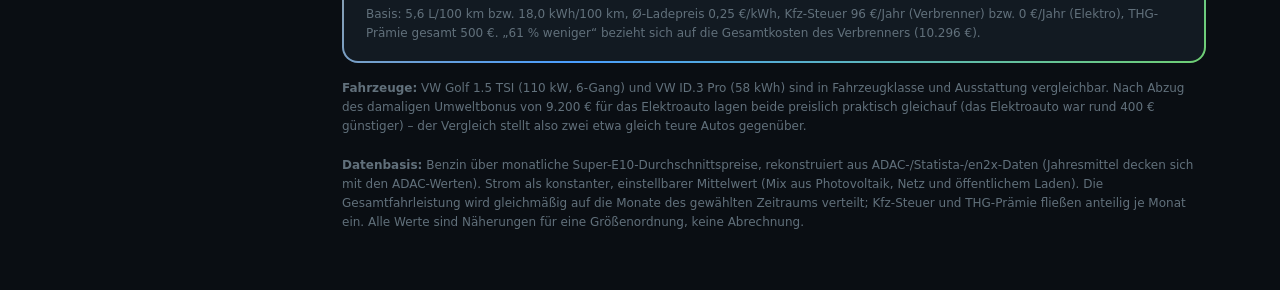
==== commit a5d16cff: "Kostenrechner: Zeitraum/Laufleistung prominenter, THG bis 2030, symmetrische Bilanz - Neue Kontext-L" ====
--- a/elektroauto-kostenvergleich.html
+++ b/elektroauto-kostenvergleich.html
@@ -90,6 +90,14 @@
         <h1 class="tool-title">Kostenvergleich: Verbrenner vs. Elektroauto</h1>
         <div class="tool-sub" id="subtitle">VW Golf 1.5 TSI gegen VW ID.3 Pro &ndash; alle Parameter (Zeitraum, Fahrleistung, Verbrauch, Strompreise, Kfz-Steuer und THG-Pr&auml;mie) stellst du weiter unten selbst ein.</div>
 
+        <!-- Kontext: worauf sich alle Zahlen beziehen -->
+        <div class="context-bar">
+            <div class="cx"><span class="cx-k">Zeitraum</span><span class="cx-v" id="cx-zeit"></span></div>
+            <div class="cx"><span class="cx-k">Dauer</span><span class="cx-v" id="cx-dauer"></span></div>
+            <div class="cx"><span class="cx-k">Laufleistung</span><span class="cx-v" id="cx-km"></span></div>
+            <div class="cx"><span class="cx-k">Fahrzeuge</span><span class="cx-v">Golf 1.5 TSI &middot; ID.3 Pro</span></div>
+        </div>
+
         <!-- Kennzahlen -->
         <div class="readouts">
             <div class="readout">
@@ -106,7 +114,7 @@
             </div>
             <div class="readout">
                 <div class="r-label">Ersparnis Elektroauto</div>
-                <div class="r-car">unterm Strich</div>
+                <div class="r-car">weniger als der Verbrenner</div>
                 <div class="r-value" id="ro-spar-v"></div>
                 <div class="r-sub" id="ro-spar-s"></div>
             </div>
@@ -209,12 +217,16 @@
 
             <div class="ctrl-card span-2">
                 <div class="ctrl-head" style="color:var(--pos)">THG-Pr&auml;mie &middot; nur Elektroauto</div>
-                <div class="s-hint" style="margin-bottom:12px">
+                <div class="s-hint" style="margin-bottom:6px">
                     Die Treibhausgas-Quote wird j&auml;hrlich <b>ausgezahlt</b> und geht daher als
                     Gutschrift (negative Kosten) in die Elektro-Bilanz ein. Werte pro Kalenderjahr &ndash;
-                    zur&uuml;ckliegende Jahre sind vorbelegt, k&uuml;nftige Jahre kannst du selbst eintragen.
-                </div>
-                <div class="thg-grid" id="thg-grid"></div>
+                    zur&uuml;ckliegende Jahre sind vorbelegt, k&uuml;nftige Jahre (bis 2030) kannst du selbst eintragen.
+                    Nur Jahre innerhalb des Zeitraums flie&szlig;en in die Rechnung ein.
+                </div>
+                <details class="thg-details">
+                    <summary id="thg-summary">THG-Pr&auml;mie je Jahr anpassen</summary>
+                    <div class="thg-grid" id="thg-grid"></div>
+                </details>
             </div>
         </div>
 
@@ -239,12 +251,18 @@
             <div class="fs-inner">
                 <div class="fs-badge">Kostenvergleich auf einen Blick</div>
                 <div class="fs-title">Verbrenner vs. Elektroauto</div>
+                <div class="fs-keys">
+                    <div class="fs-key"><div class="fs-key-v" id="fs-k-zeit"></div><div class="fs-key-l">Betrachtungszeitraum</div></div>
+                    <div class="fs-key"><div class="fs-key-v" id="fs-k-dauer"></div><div class="fs-key-l">Dauer</div></div>
+                    <div class="fs-key"><div class="fs-key-v" id="fs-k-km"></div><div class="fs-key-l">Laufleistung</div></div>
+                </div>
                 <div class="fs-assume" id="fs-assume"></div>
                 <div class="fs-grid">
                     <div class="fs-col fs-v">
                         <div class="fs-cname">VW Golf 1.5 TSI</div>
                         <div class="fs-line"><span class="fs-k">Energie (Benzin)</span><span class="fs-val" id="fs-v-energy"></span></div>
                         <div class="fs-line"><span class="fs-k">Kfz-Steuer</span><span class="fs-val" id="fs-v-tax"></span></div>
+                        <div class="fs-line"><span class="fs-k">THG-Pr&auml;mie</span><span class="fs-val" id="fs-v-thg"></span></div>
                         <div class="fs-total"><span class="fs-k">Summe</span><span class="fs-val" id="fs-v-total" style="color:var(--series-b)"></span></div>
                     </div>
                     <div class="fs-col fs-e">
@@ -606,6 +624,11 @@
 function renderReadouts() {
     const c = calc(), years = c.years;
 
+    // Kontext-Leiste: worauf sich alle Zahlen beziehen
+    set("cx-zeit",  `${c.fromLabel} – ${c.toLabel}`);
+    set("cx-dauer", `${num(c.n)} Monate · ${num(years,1)} Jahre`);
+    set("cx-km",    `${num(S.kmTotal)} km · ${num(S.kmTotal/years)} km/Jahr`);
+
     set("ro-v-car", CARS.v);
     set("ro-v-v", eur(c.totV));
     set("ro-v-s", `${eur(c.energyV)} Sprit + ${eur(c.taxVtot)} Steuer`);
@@ -616,7 +639,7 @@
 
     set("ro-spar-v", eur(c.spar));
     document.getElementById("ro-spar-v").style.color = c.spar >= 0 ? C.spar : C.warn;
-    set("ro-spar-s", `${num(c.sparPct,0)} % · ${eur(c.spar/years)}/Jahr`);
+    set("ro-spar-s", `${num(Math.abs(c.sparPct),0)} % weniger · ${eur(c.spar/years)}/Jahr`);
 
     renderBreakdown(c);
     renderFactsheet(c);
@@ -630,7 +653,7 @@
         ["", `Verbrenner`, `Elektroauto`, "head"],
         ["Energiekosten", eur(c.energyV), eur(c.energyE), ""],
         ["Kfz-Steuer (Zeitraum)", eur(c.taxVtot), eur(c.taxEtot), ""],
-        ["THG-Prämie (Gutschrift)", "—", c.thgTot > 0 ? "− " + eur(c.thgTot) : eur(0), "thg"],
+        ["THG-Prämie (Gutschrift)", "− " + eur(0), "− " + eur(c.thgTot), "thg"],
         ["Gesamtkosten", eur(c.totV), eur(c.totE), "sum"],
         ["Kosten pro km", eur(perKmV,2), eur(perKmE,2), ""],
     ];
@@ -646,26 +669,34 @@
 }
 
 function renderFactsheet(c) {
-    set("fs-assume", `Annahme: zwei preislich vergleichbare Autos · Zeitraum ${c.fromLabel} – ${c.toLabel} `
-                   + `(${c.n} Monate) · ${num(S.kmTotal)} km Laufleistung.`);
+    // Zeitraum & Laufleistung groß herausgestellt
+    set("fs-k-zeit",  `${c.fromLabel} – ${c.toLabel}`);
+    set("fs-k-dauer", `${num(c.years,1)} Jahre`);
+    set("fs-k-km",    `${num(S.kmTotal)} km`);
+    set("fs-assume", `Das sind ${num(c.n)} Monate und rund ${num(S.kmTotal/c.years)} km pro Jahr. `
+                   + `Verglichen werden zwei preislich vergleichbare Autos (nach 9.200 € Umweltbonus für das Elektroauto).`);
+
     set("fs-v-energy", eur(c.energyV));
     set("fs-v-tax", eur(c.taxVtot));
+    set("fs-v-thg", "− " + eur(0));
     set("fs-v-total", eur(c.totV));
     set("fs-e-energy", eur(c.energyE));
     set("fs-e-tax", eur(c.taxEtot));
-    set("fs-e-thg", c.thgTot > 0 ? "− " + eur(c.thgTot) : eur(0));
+    set("fs-e-thg", "− " + eur(c.thgTot));
     set("fs-e-total", eur(c.totE));
 
-    const spar = c.spar, cheaper = spar >= 0 ? "Elektroauto" : "Verbrenner";
+    const spar = c.spar, pct = num(Math.abs(c.sparPct),0);
+    const cheaper = spar >= 0 ? "Elektroauto" : "Verbrenner";
     document.querySelector(".fs-result .fs-r-label").textContent = spar >= 0 ? "Vorteil Elektroauto" : "Vorteil Verbrenner";
     const rv = document.getElementById("fs-r-value");
     rv.textContent = eur(Math.abs(spar));
     rv.style.color = spar >= 0 ? C.spar : C.warn;
-    set("fs-r-sub", `${num(Math.abs(c.sparPct),0)} % günstiger · ${eur(Math.abs(spar)/c.years)}/Jahr`);
+    set("fs-r-sub", `Das ${cheaper} kostet ${pct} % weniger – ${eur(Math.abs(spar)/c.years)} pro Jahr.`);
 
     set("fs-foot", `Basis: ${num(S.lPer100,1)} L/100 km bzw. ${num(S.kwhPer100,1)} kWh/100 km, Ø-Ladepreis `
                  + `${eur(c.blend,2)}/kWh, Kfz-Steuer ${eur(S.taxV)}/Jahr (Verbrenner) bzw. ${eur(S.taxE)}/Jahr (Elektro), `
-                 + `THG-Prämie gesamt ${eur(c.thgTot)}. Das ${cheaper} ist im gewählten Zeitraum günstiger.`);
+                 + `THG-Prämie gesamt ${eur(c.thgTot)}. „${pct} % weniger“ bezieht sich auf die Gesamtkosten des Verbrenners `
+                 + `(${eur(c.totV)}).`);
 }
 
 function renderTable(c) {
@@ -702,18 +733,29 @@
 function set(id, txt) { const e = document.getElementById(id); if (e) e.textContent = txt; }
 function renderAll() { renderReadouts(); renderSliders(); renderChart(); }
 
-// ── THG-Jahresfelder (passen sich dem Zeitraum an) ───────────
+// ── THG-Jahresfelder ─────────────────────────────────────────
+// Felder von 2022 bis 2030 (auch künftige Jahre vorbereitet). Aktive Jahre
+// liegen im aktuellen Zeitraum und fließen in die Rechnung ein; Jahre außerhalb
+// sind editierbar, wirken sich aber (noch) nicht aus.
+const THG_LAST_YEAR = 2030;
+function updateThgSummary() {
+    set("thg-summary", `THG-Prämie je Jahr anpassen · aktuell ${eur(calc().thgTot)} im Zeitraum`);
+}
 function buildThgFields() {
     const [fi, ti] = rangeIdx();
-    const y0 = labelYear(PRICES[fi][0]), y1 = labelYear(PRICES[ti][0]);
+    const activeFrom = labelYear(PRICES[fi][0]), activeTo = labelYear(PRICES[ti][0]);
+    const yStart = labelYear(FIRST_KEY);
+    const yEnd = Math.max(THG_LAST_YEAR, labelYear(LAST_KEY));
     const grid = document.getElementById("thg-grid");
     let html = "";
-    for (let y = y0; y <= y1; y++) {
+    for (let y = yStart; y <= yEnd; y++) {
         if (!(y in S.thg)) S.thg[y] = THG_DEFAULTS[y] || 0;   // Default sicherstellen
-        html += `<div class="thg-field">
+        const active = y >= activeFrom && y <= activeTo;
+        html += `<div class="thg-field${active ? "" : " thg-inactive"}">
             <span class="s-label">${y}</span>
             <input type="number" class="tool-input thg-input" data-year="${y}"
                    min="0" max="5000" step="10" value="${S.thg[y]}" inputmode="numeric">
+            ${active ? "" : `<span class="thg-note">außerhalb Zeitraum</span>`}
         </div>`;
     }
     grid.innerHTML = html;
@@ -725,8 +767,10 @@
             saveState();
             renderReadouts();
             renderChart();
+            updateThgSummary();
         });
     });
+    updateThgSummary();
 }
 
 // ── Verdrahtung ──────────────────────────────────────────────
--- a/css/tools.css
+++ b/css/tools.css
@@ -32,6 +32,19 @@
     color: var(--text);
 }
 .tool-sub { font-size: var(--fs-sm); color: var(--muted); margin-top: 8px; line-height: 1.55; }
+
+/* Kontext-Leiste: Zeitraum & Laufleistung immer sichtbar */
+.context-bar { display: flex; flex-wrap: wrap; gap: 10px; margin: 18px 0 2px; }
+.cx {
+    display: flex; flex-direction: column; gap: 2px;
+    background: var(--accent-weak);
+    border: 1px solid var(--line);
+    border-left: 3px solid var(--accent);
+    border-radius: var(--r-sm);
+    padding: 8px 14px;
+}
+.cx-k { font-size: var(--fs-xs); letter-spacing: 1px; text-transform: uppercase; color: var(--muted); }
+.cx-v { font-family: var(--mono); font-size: var(--fs-base); font-weight: 700; color: var(--text); }
 
 /* Kennzahlen (Readouts) */
 .readouts { display: flex; flex-wrap: wrap; gap: 12px; margin: 22px 0; }
@@ -156,12 +169,15 @@
 .field-row .s-label { font-size: var(--fs-sm); color: var(--muted); }
 .field-row .s-hint { font-size: var(--fs-xs); color: var(--faint); }
 
-/* THG-Prämie – Jahresfelder */
-.thg-grid { display: grid; grid-template-columns: repeat(auto-fit, minmax(120px, 1fr)); gap: 12px; margin-top: 4px; }
+/* THG-Prämie – Jahresfelder (ein-/ausklappbar) */
+.thg-details summary { cursor: pointer; font-size: var(--fs-sm); color: var(--accent); user-select: none; padding: 6px 0; }
+.thg-details[open] summary { margin-bottom: 12px; }
+.thg-grid { display: grid; grid-template-columns: repeat(auto-fit, minmax(110px, 1fr)); gap: 12px; margin-top: 4px; }
 .thg-field { display: flex; flex-direction: column; gap: 5px; }
 .thg-field .s-label { font-size: var(--fs-sm); color: var(--muted); }
-.thg-field .thg-suffix { position: relative; }
 .thg-field input { text-align: right; }
+.thg-field.thg-inactive { opacity: 0.5; }
+.thg-field .thg-note { font-size: 10px; color: var(--faint); }
 
 /* Gegenüberstellung (Aufschlüsselung der Kosten) */
 .breakdown {
@@ -206,8 +222,21 @@
     color: var(--accent); font-weight: 700; margin-bottom: 8px;
 }
 .fs-title { font-size: var(--fs-lg); font-weight: 800; color: var(--text); letter-spacing: -0.3px; }
-.fs-assume { font-size: var(--fs-sm); color: var(--muted); margin: 8px 0 18px; line-height: 1.55; }
+.fs-assume { font-size: var(--fs-sm); color: var(--muted); margin: 6px 0 16px; line-height: 1.55; }
 .fs-assume b { color: var(--text); }
+
+/* Faktenblatt: Zeitraum & Laufleistung groß herausgestellt */
+.fs-keys { display: flex; flex-wrap: wrap; gap: 14px; margin: 12px 0 18px; }
+.fs-key {
+    flex: 1 1 190px;
+    background: var(--panel-2);
+    border: 1px solid var(--line);
+    border-top: 3px solid var(--accent);
+    border-radius: var(--r-md);
+    padding: 12px 16px;
+}
+.fs-key-v { font-family: var(--mono); font-size: var(--fs-lg); font-weight: 800; color: var(--text); line-height: 1.15; }
+.fs-key-l { font-size: var(--fs-xs); letter-spacing: 1px; text-transform: uppercase; color: var(--muted); margin-top: 4px; }
 .fs-grid { display: grid; grid-template-columns: 1fr 1fr auto; gap: 16px; align-items: stretch; }
 @media (max-width: 620px) { .fs-grid { grid-template-columns: 1fr; } }
 .fs-col { background: var(--panel-2); border: 1px solid var(--line); border-radius: var(--r-md); padding: 14px 16px; }
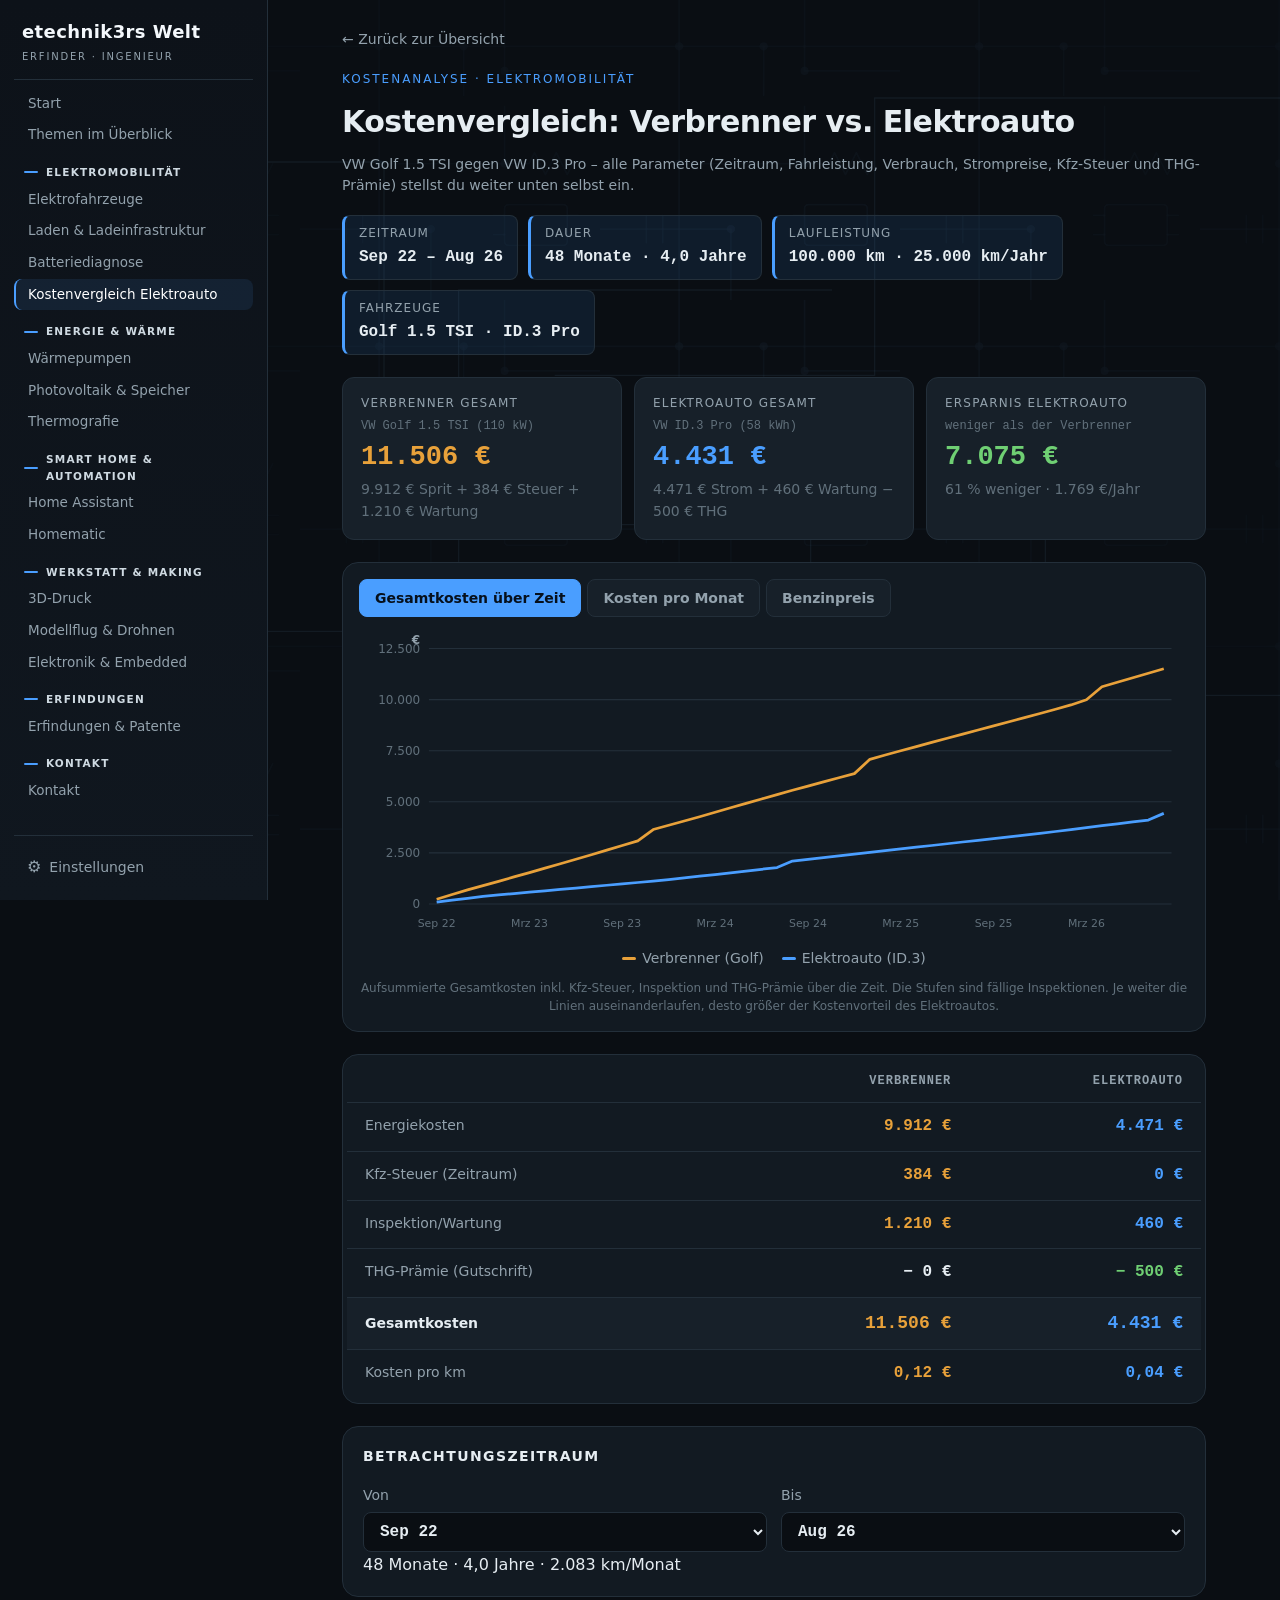
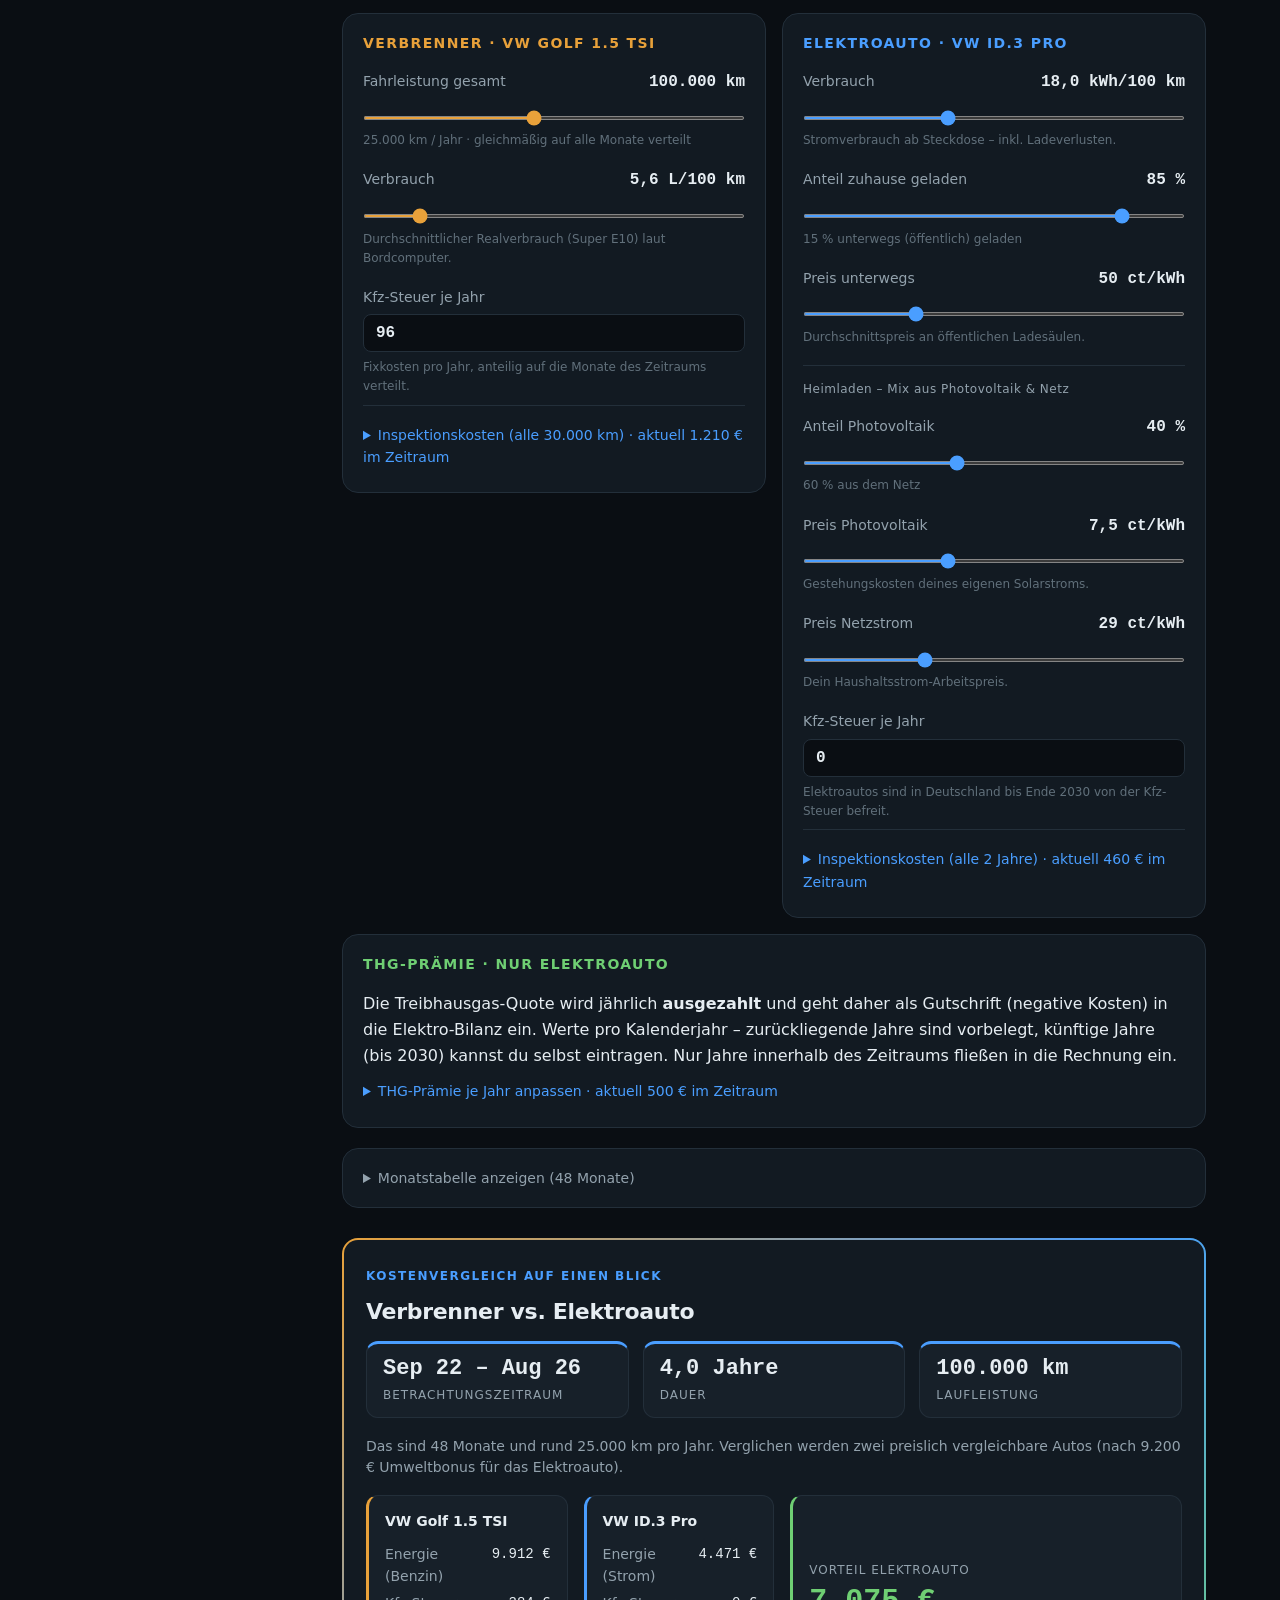
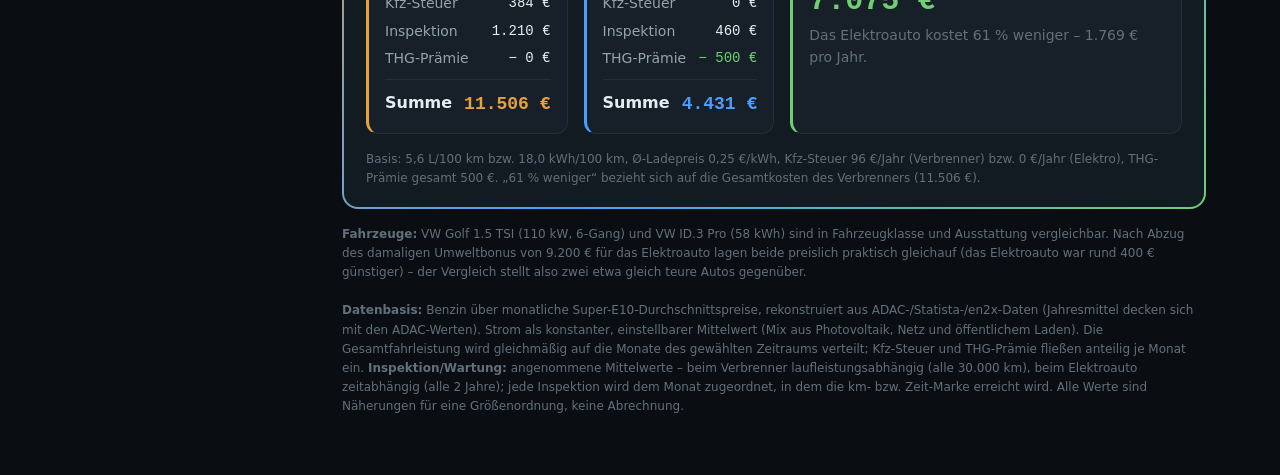
==== commit b6e773ea: "Kostenrechner: Inspektions-/Wartungskosten für beide Fahrzeuge - Verbrenner: laufleistungsabhängige " ====
--- a/elektroauto-kostenvergleich.html
+++ b/elektroauto-kostenvergleich.html
@@ -172,6 +172,14 @@
                     <input type="number" id="taxV" class="tool-input" min="0" max="1000" step="1" value="96" inputmode="numeric">
                     <span class="s-hint">Fixkosten pro Jahr, anteilig auf die Monate des Zeitraums verteilt.</span>
                 </div>
+                <details class="ins-details">
+                    <summary id="insV-summary">Inspektionskosten (alle 30.000 km)</summary>
+                    <div class="s-hint" style="margin:-4px 0 10px">
+                        Angenommene Mittelwerte je Inspektion. Sie f&auml;llt bei der jeweiligen
+                        km-Marke an; Marken jenseits der Fahrleistung sind gekennzeichnet.
+                    </div>
+                    <div class="thg-grid" id="insV-grid"></div>
+                </details>
             </div>
 
             <div class="ctrl-card">
@@ -213,6 +221,14 @@
                     <input type="number" id="taxE" class="tool-input" min="0" max="1000" step="1" value="0" inputmode="numeric">
                     <span class="s-hint">Elektroautos sind in Deutschland bis Ende 2030 von der Kfz-Steuer befreit.</span>
                 </div>
+                <details class="ins-details">
+                    <summary id="insE-summary">Inspektionskosten (alle 2 Jahre)</summary>
+                    <div class="s-hint" style="margin:-4px 0 10px">
+                        Angenommene Mittelwerte je Inspektion. Sie f&auml;llt nach dem jeweiligen
+                        Fahrzeugalter an; Jahre jenseits des Zeitraums sind gekennzeichnet.
+                    </div>
+                    <div class="thg-grid" id="insE-grid"></div>
+                </details>
             </div>
 
             <div class="ctrl-card span-2">
@@ -262,6 +278,7 @@
                         <div class="fs-cname">VW Golf 1.5 TSI</div>
                         <div class="fs-line"><span class="fs-k">Energie (Benzin)</span><span class="fs-val" id="fs-v-energy"></span></div>
                         <div class="fs-line"><span class="fs-k">Kfz-Steuer</span><span class="fs-val" id="fs-v-tax"></span></div>
+                        <div class="fs-line"><span class="fs-k">Inspektion</span><span class="fs-val" id="fs-v-ins"></span></div>
                         <div class="fs-line"><span class="fs-k">THG-Pr&auml;mie</span><span class="fs-val" id="fs-v-thg"></span></div>
                         <div class="fs-total"><span class="fs-k">Summe</span><span class="fs-val" id="fs-v-total" style="color:var(--series-b)"></span></div>
                     </div>
@@ -269,6 +286,7 @@
                         <div class="fs-cname">VW ID.3 Pro</div>
                         <div class="fs-line"><span class="fs-k">Energie (Strom)</span><span class="fs-val" id="fs-e-energy"></span></div>
                         <div class="fs-line"><span class="fs-k">Kfz-Steuer</span><span class="fs-val" id="fs-e-tax"></span></div>
+                        <div class="fs-line"><span class="fs-k">Inspektion</span><span class="fs-val" id="fs-e-ins"></span></div>
                         <div class="fs-line"><span class="fs-k">THG-Pr&auml;mie</span><span class="fs-val" id="fs-e-thg" style="color:var(--pos)"></span></div>
                         <div class="fs-total"><span class="fs-k">Summe</span><span class="fs-val" id="fs-e-total" style="color:var(--series-a)"></span></div>
                     </div>
@@ -291,7 +309,9 @@
             ADAC-/Statista-/en2x-Daten (Jahresmittel decken sich mit den ADAC-Werten). Strom als konstanter, einstellbarer
             Mittelwert (Mix aus Photovoltaik, Netz und &ouml;ffentlichem Laden). Die Gesamtfahrleistung wird gleichm&auml;&szlig;ig
             auf die Monate des gew&auml;hlten Zeitraums verteilt; Kfz-Steuer und THG-Pr&auml;mie flie&szlig;en anteilig je Monat ein.
-            Alle Werte sind N&auml;herungen f&uuml;r eine Gr&ouml;&szlig;enordnung, keine Abrechnung.
+            <b>Inspektion/Wartung:</b> angenommene Mittelwerte &ndash; beim Verbrenner laufleistungsabh&auml;ngig (alle 30.000&nbsp;km),
+            beim Elektroauto zeitabh&auml;ngig (alle 2&nbsp;Jahre); jede Inspektion wird dem Monat zugeordnet, in dem die km- bzw.
+            Zeit-Marke erreicht wird. Alle Werte sind N&auml;herungen f&uuml;r eine Gr&ouml;&szlig;enordnung, keine Abrechnung.
         </div>
     </div>
 </div>
@@ -336,6 +356,14 @@
 // Zurückliegende Jahre vorbelegt; künftige Jahre kann der Nutzer selbst eintragen.
 const THG_DEFAULTS = { 2022:0, 2023:300, 2024:100, 2025:100, 2026:0 };
 
+// Inspektion/Wartung – angenommene Mittelwerte je Inspektion (€).
+// Verbrenner: laufleistungsabhängig, alle 30.000 km. Elektroauto: zeitabhängig,
+// alle 2 Jahre. Weitere Marken sind vorbereitet und frei eintragbar.
+const INS_V_KM     = [30000, 60000, 90000, 120000, 150000, 180000];
+const INS_E_YEARS  = [2, 4, 6, 8, 10];
+const INS_V_DEFAULTS = { 30000:340, 60000:490, 90000:380, 120000:0, 150000:0, 180000:0 };
+const INS_E_DEFAULTS = { 2:230, 4:230, 6:0, 8:0, 10:0 };
+
 // Formatierung (deutsches Zahlenformat: Komma als Dezimaltrenner)
 const eur = (n, d=0) => n.toLocaleString("de-DE",
     { style:"currency", currency:"EUR", minimumFractionDigits:d, maximumFractionDigits:d });
@@ -375,16 +403,31 @@
     if (fi > ti) { const t = fi; fi = ti; ti = t; }
     return [fi, ti];
 }
-// THG-Prämie eines Kalenderjahres (aus Zustand, sonst Default, sonst 0)
-function thgFor(year) {
-    const v = S.thg[year];
+// Wert aus einem €-Objekt (Zustand → Default → 0)
+function mapVal(obj, key, defaults) {
+    const v = obj[key];
     if (typeof v === "number" && isFinite(v)) return v;
-    return THG_DEFAULTS[year] || 0;
+    return defaults[key] || 0;
+}
+const thgFor  = year => mapVal(S.thg,  year, THG_DEFAULTS);
+const insVfor = km   => mapVal(S.insV, km,   INS_V_DEFAULTS);
+const insEfor = yr   => mapVal(S.insE, yr,   INS_E_DEFAULTS);
+
+// Übernimmt gespeicherte numerische Werte eines Objekts in den Zustand
+function mergeMap(target, saved, max) {
+    if (saved && typeof saved === "object") {
+        for (const k in saved) {
+            const v = saved[k];
+            if (typeof v === "number" && isFinite(v)) target[k] = clamp(v, [0, max]);
+        }
+    }
 }
 
 function loadState() {
     const s = Object.assign({ view:"kum", fromKey:FIRST_KEY, toKey:LAST_KEY }, DEFAULTS);
-    s.thg = Object.assign({}, THG_DEFAULTS);
+    s.thg  = Object.assign({}, THG_DEFAULTS);
+    s.insV = Object.assign({}, INS_V_DEFAULTS);
+    s.insE = Object.assign({}, INS_E_DEFAULTS);
     try {
         const saved = JSON.parse(localStorage.getItem(STORAGE_KEY) || "null");
         if (saved && typeof saved === "object") {
@@ -395,19 +438,16 @@
             if (["kum","monat","preis"].includes(saved.view)) s.view = saved.view;
             if (keyIdx(saved.fromKey) >= 0) s.fromKey = saved.fromKey;
             if (keyIdx(saved.toKey)   >= 0) s.toKey   = saved.toKey;
-            if (saved.thg && typeof saved.thg === "object") {
-                for (const y in saved.thg) {
-                    const v = saved.thg[y];
-                    if (typeof v === "number" && isFinite(v)) s.thg[y] = clamp(v, [0, 5000]);
-                }
-            }
+            mergeMap(s.thg,  saved.thg,  5000);
+            mergeMap(s.insV, saved.insV, 5000);
+            mergeMap(s.insE, saved.insE, 5000);
         }
     } catch (e) { /* localStorage nicht verfügbar → Standardwerte */ }
     return s;
 }
 function saveState() {
     try {
-        const o = { view:S.view, fromKey:S.fromKey, toKey:S.toKey, thg:S.thg };
+        const o = { view:S.view, fromKey:S.fromKey, toKey:S.toKey, thg:S.thg, insV:S.insV, insE:S.insE };
         for (const k in DEFAULTS) o[k] = S[k];
         localStorage.setItem(STORAGE_KEY, JSON.stringify(o));
     } catch (e) { /* Speichern nicht möglich – ignorieren */ }
@@ -429,22 +469,41 @@
     const evM = (kmM/100) * S.kwhPer100 * blend; // Strom-Energiekosten/Monat
     const taxVm = S.taxV/12, taxEm = S.taxE/12;  // Kfz-Steuer je Monat
 
-    let cumBenzin=0, cumStrom=0, cumTaxV=0, cumTaxE=0, cumThg=0, cumV=0, cumE=0;
-    const rows = data.map(([label, price]) => {
+    // Inspektionen den Monaten zuordnen, in denen die jeweilige Marke erreicht wird.
+    // Verbrenner: km-Marke m im Monat, in dem die kumulierte Fahrleistung m erreicht.
+    // Elektroauto: Alters-Marke (Jahre) im entsprechenden Monat ab Start.
+    const insVByMonth = new Array(n).fill(0);
+    INS_V_KM.forEach(m => {
+        if (m <= S.kmTotal && kmM > 0) {
+            const mi = Math.min(n-1, Math.max(0, Math.ceil(m / kmM) - 1));
+            insVByMonth[mi] += insVfor(m);
+        }
+    });
+    const insEByMonth = new Array(n).fill(0);
+    INS_E_YEARS.forEach(yr => {
+        const monthMark = yr * 12;
+        if (monthMark <= n) insEByMonth[monthMark - 1] += insEfor(yr);
+    });
+
+    let cumBenzin=0, cumStrom=0, cumTaxV=0, cumTaxE=0, cumThg=0, cumInsV=0, cumInsE=0, cumV=0, cumE=0;
+    const rows = data.map(([label, price], i) => {
         const thgM   = thgFor(labelYear(label)) / 12; // Prämie je Monat (Gutschrift)
         const benzin = literM * price;                // Energie Verbrenner
         const strom  = evM;                           // Energie Elektro
-        const vMonth = benzin + taxVm;                // Gesamt Verbrenner/Monat
-        const eMonth = strom + taxEm - thgM;          // Gesamt Elektro/Monat
+        const insVm  = insVByMonth[i];                // Inspektion Verbrenner in diesem Monat
+        const insEm  = insEByMonth[i];                // Inspektion Elektro in diesem Monat
+        const vMonth = benzin + taxVm + insVm;               // Gesamt Verbrenner/Monat
+        const eMonth = strom + taxEm + insEm - thgM;         // Gesamt Elektro/Monat
         cumBenzin+=benzin; cumStrom+=strom;
-        cumTaxV+=taxVm; cumTaxE+=taxEm; cumThg+=thgM;
+        cumTaxV+=taxVm; cumTaxE+=taxEm; cumThg+=thgM; cumInsV+=insVm; cumInsE+=insEm;
         cumV+=vMonth; cumE+=eMonth;
-        return { label, price, km:kmM, liter:literM, benzin, strom, thg:thgM, vMonth, eMonth, cumV, cumE };
+        return { label, price, km:kmM, liter:literM, benzin, strom, thg:thgM, insV:insVm, insE:insEm, vMonth, eMonth, cumV, cumE };
     });
     const totV = cumV, totE = cumE, spar = totV - totE;
     return {
         rows, n, kmM, blend, evM, literM,
         energyV:cumBenzin, energyE:cumStrom, taxVtot:cumTaxV, taxEtot:cumTaxE, thgTot:cumThg,
+        insVtot:cumInsV, insEtot:cumInsE,
         totV, totE, spar, sparPct: totV ? (spar/totV)*100 : 0,
         fromLabel:data[0][0], toLabel:data[n-1][0], years:n/12,
     };
@@ -548,12 +607,13 @@
     const note = document.getElementById("chartNote");
     if (S.view === "kum") {
         legend.innerHTML = leg(C.benzin,"Verbrenner (Golf)") + leg(C.strom,"Elektroauto (ID.3)");
-        note.textContent = "Aufsummierte Gesamtkosten inkl. Kfz-Steuer und THG-Prämie über die Zeit. "
-                         + "Je weiter die Linien auseinanderlaufen, desto größer der Kostenvorteil des Elektroautos.";
+        note.textContent = "Aufsummierte Gesamtkosten inkl. Kfz-Steuer, Inspektion und THG-Prämie über die Zeit. "
+                         + "Die Stufen sind fällige Inspektionen. Je weiter die Linien auseinanderlaufen, desto größer "
+                         + "der Kostenvorteil des Elektroautos.";
     } else if (S.view === "monat") {
         legend.innerHTML = leg(C.benzin,"Verbrenner / Monat") + leg(C.strom,"Elektroauto / Monat");
-        note.textContent = "Gesamtkosten pro Monat: Energie plus anteilige Kfz-Steuer, beim Elektroauto abzüglich "
-                         + "anteiliger THG-Prämie.";
+        note.textContent = "Gesamtkosten pro Monat: Energie plus anteilige Kfz-Steuer und fällige Inspektionen, "
+                         + "beim Elektroauto abzüglich anteiliger THG-Prämie.";
     } else {
         legend.innerHTML = leg(C.benzin,"Benzinpreis (Super E10)");
         note.textContent = "Tatsächlicher monatlicher Super-E10-Durchschnittspreis. Gestrichelt: Mittelwert im gewählten Zeitraum.";
@@ -631,11 +691,11 @@
 
     set("ro-v-car", CARS.v);
     set("ro-v-v", eur(c.totV));
-    set("ro-v-s", `${eur(c.energyV)} Sprit + ${eur(c.taxVtot)} Steuer`);
+    set("ro-v-s", `${eur(c.energyV)} Sprit + ${eur(c.taxVtot)} Steuer + ${eur(c.insVtot)} Wartung`);
 
     set("ro-e-car", CARS.e);
     set("ro-e-v", eur(c.totE));
-    set("ro-e-s", `${eur(c.energyE)} Strom + ${eur(c.taxEtot)} Steuer − ${eur(c.thgTot)} THG`);
+    set("ro-e-s", `${eur(c.energyE)} Strom + ${eur(c.insEtot)} Wartung − ${eur(c.thgTot)} THG`);
 
     set("ro-spar-v", eur(c.spar));
     document.getElementById("ro-spar-v").style.color = c.spar >= 0 ? C.spar : C.warn;
@@ -644,6 +704,7 @@
     renderBreakdown(c);
     renderFactsheet(c);
     renderTable(c);
+    refreshInsMarkers(c);
 }
 
 // Gegenüberstellung: Kostenpositionen von Verbrenner und Elektroauto nebeneinander
@@ -653,6 +714,7 @@
         ["", `Verbrenner`, `Elektroauto`, "head"],
         ["Energiekosten", eur(c.energyV), eur(c.energyE), ""],
         ["Kfz-Steuer (Zeitraum)", eur(c.taxVtot), eur(c.taxEtot), ""],
+        ["Inspektion/Wartung", eur(c.insVtot), eur(c.insEtot), ""],
         ["THG-Prämie (Gutschrift)", "− " + eur(0), "− " + eur(c.thgTot), "thg"],
         ["Gesamtkosten", eur(c.totV), eur(c.totE), "sum"],
         ["Kosten pro km", eur(perKmV,2), eur(perKmE,2), ""],
@@ -678,10 +740,12 @@
 
     set("fs-v-energy", eur(c.energyV));
     set("fs-v-tax", eur(c.taxVtot));
+    set("fs-v-ins", eur(c.insVtot));
     set("fs-v-thg", "− " + eur(0));
     set("fs-v-total", eur(c.totV));
     set("fs-e-energy", eur(c.energyE));
     set("fs-e-tax", eur(c.taxEtot));
+    set("fs-e-ins", eur(c.insEtot));
     set("fs-e-thg", "− " + eur(c.thgTot));
     set("fs-e-total", eur(c.totE));
 
@@ -773,6 +837,49 @@
     updateThgSummary();
 }
 
+// ── Inspektions-/Wartungsfelder ──────────────────────────────
+// Verbrenner: je km-Marke, Elektro: je Alters-Marke (Jahre). Feldsatz ist fest,
+// daher einmal aufgebaut; aktiv/inaktiv wird per refreshInsMarkers aktualisiert.
+function buildInsFields() {
+    buildOneInsGrid("insV-grid", INS_V_KM,    S.insV, m => num(m) + " km", "insV");
+    buildOneInsGrid("insE-grid", INS_E_YEARS, S.insE, y => y + " Jahre",   "insE");
+}
+function buildOneInsGrid(gridId, keys, stateObj, labelFn, kind) {
+    const grid = document.getElementById(gridId);
+    grid.innerHTML = keys.map(k =>
+        `<div class="thg-field" data-key="${k}">
+            <span class="s-label">${labelFn(k)}</span>
+            <input type="number" class="tool-input ins-input" data-kind="${kind}" data-key="${k}"
+                   min="0" max="5000" step="10" value="${stateObj[k]}" inputmode="numeric">
+        </div>`).join("");
+    grid.querySelectorAll(".ins-input").forEach(inp => {
+        inp.addEventListener("input", e => {
+            const key = e.target.dataset.key;
+            const v = parseFloat(e.target.value);
+            const val = (isFinite(v) && v >= 0) ? v : 0;
+            if (e.target.dataset.kind === "insV") S.insV[key] = val; else S.insE[key] = val;
+            saveState();
+            renderAll();
+        });
+    });
+}
+function toggleInsField(f, active, note) {
+    f.classList.toggle("thg-inactive", !active);
+    let n = f.querySelector(".thg-note");
+    if (!active) {
+        if (!n) { n = document.createElement("span"); n.className = "thg-note"; f.appendChild(n); }
+        n.textContent = note;
+    } else if (n) { n.remove(); }
+}
+function refreshInsMarkers(c) {
+    document.querySelectorAll("#insV-grid .thg-field").forEach(f =>
+        toggleInsField(f, (+f.dataset.key) <= S.kmTotal, "über Fahrleistung"));
+    document.querySelectorAll("#insE-grid .thg-field").forEach(f =>
+        toggleInsField(f, (+f.dataset.key) * 12 <= c.n, "außerhalb Zeitraum"));
+    set("insV-summary", `Inspektionskosten (alle 30.000 km) · aktuell ${eur(c.insVtot)} im Zeitraum`);
+    set("insE-summary", `Inspektionskosten (alle 2 Jahre) · aktuell ${eur(c.insEtot)} im Zeitraum`);
+}
+
 // ── Verdrahtung ──────────────────────────────────────────────
 const bind = [
     ["km","kmTotal"],["l100","lPer100"],["kwh100","kwhPer100"],
@@ -843,6 +950,7 @@
 populatePeriod();       // Dropdown-Optionen aus der Preisreihe erzeugen
 applyStateToInputs();   // gespeicherte Werte auf die Regler übertragen
 buildThgFields();       // THG-Jahresfelder für den aktuellen Zeitraum
+buildInsFields();       // Inspektions-/Wartungsfelder (Verbrenner & Elektro)
 renderAll();
 </script>
 
--- a/css/tools.css
+++ b/css/tools.css
@@ -169,9 +169,10 @@
 .field-row .s-label { font-size: var(--fs-sm); color: var(--muted); }
 .field-row .s-hint { font-size: var(--fs-xs); color: var(--faint); }
 
-/* THG-Prämie – Jahresfelder (ein-/ausklappbar) */
-.thg-details summary { cursor: pointer; font-size: var(--fs-sm); color: var(--accent); user-select: none; padding: 6px 0; }
-.thg-details[open] summary { margin-bottom: 12px; }
+/* THG-Prämie & Inspektion – Jahres-/km-Felder (ein-/ausklappbar) */
+.thg-details summary, .ins-details summary { cursor: pointer; font-size: var(--fs-sm); color: var(--accent); user-select: none; padding: 6px 0; }
+.thg-details[open] summary, .ins-details[open] summary { margin-bottom: 12px; }
+.ins-details { margin-top: 6px; padding-top: 12px; border-top: 1px solid var(--line); }
 .thg-grid { display: grid; grid-template-columns: repeat(auto-fit, minmax(110px, 1fr)); gap: 12px; margin-top: 4px; }
 .thg-field { display: flex; flex-direction: column; gap: 5px; }
 .thg-field .s-label { font-size: var(--fs-sm); color: var(--muted); }
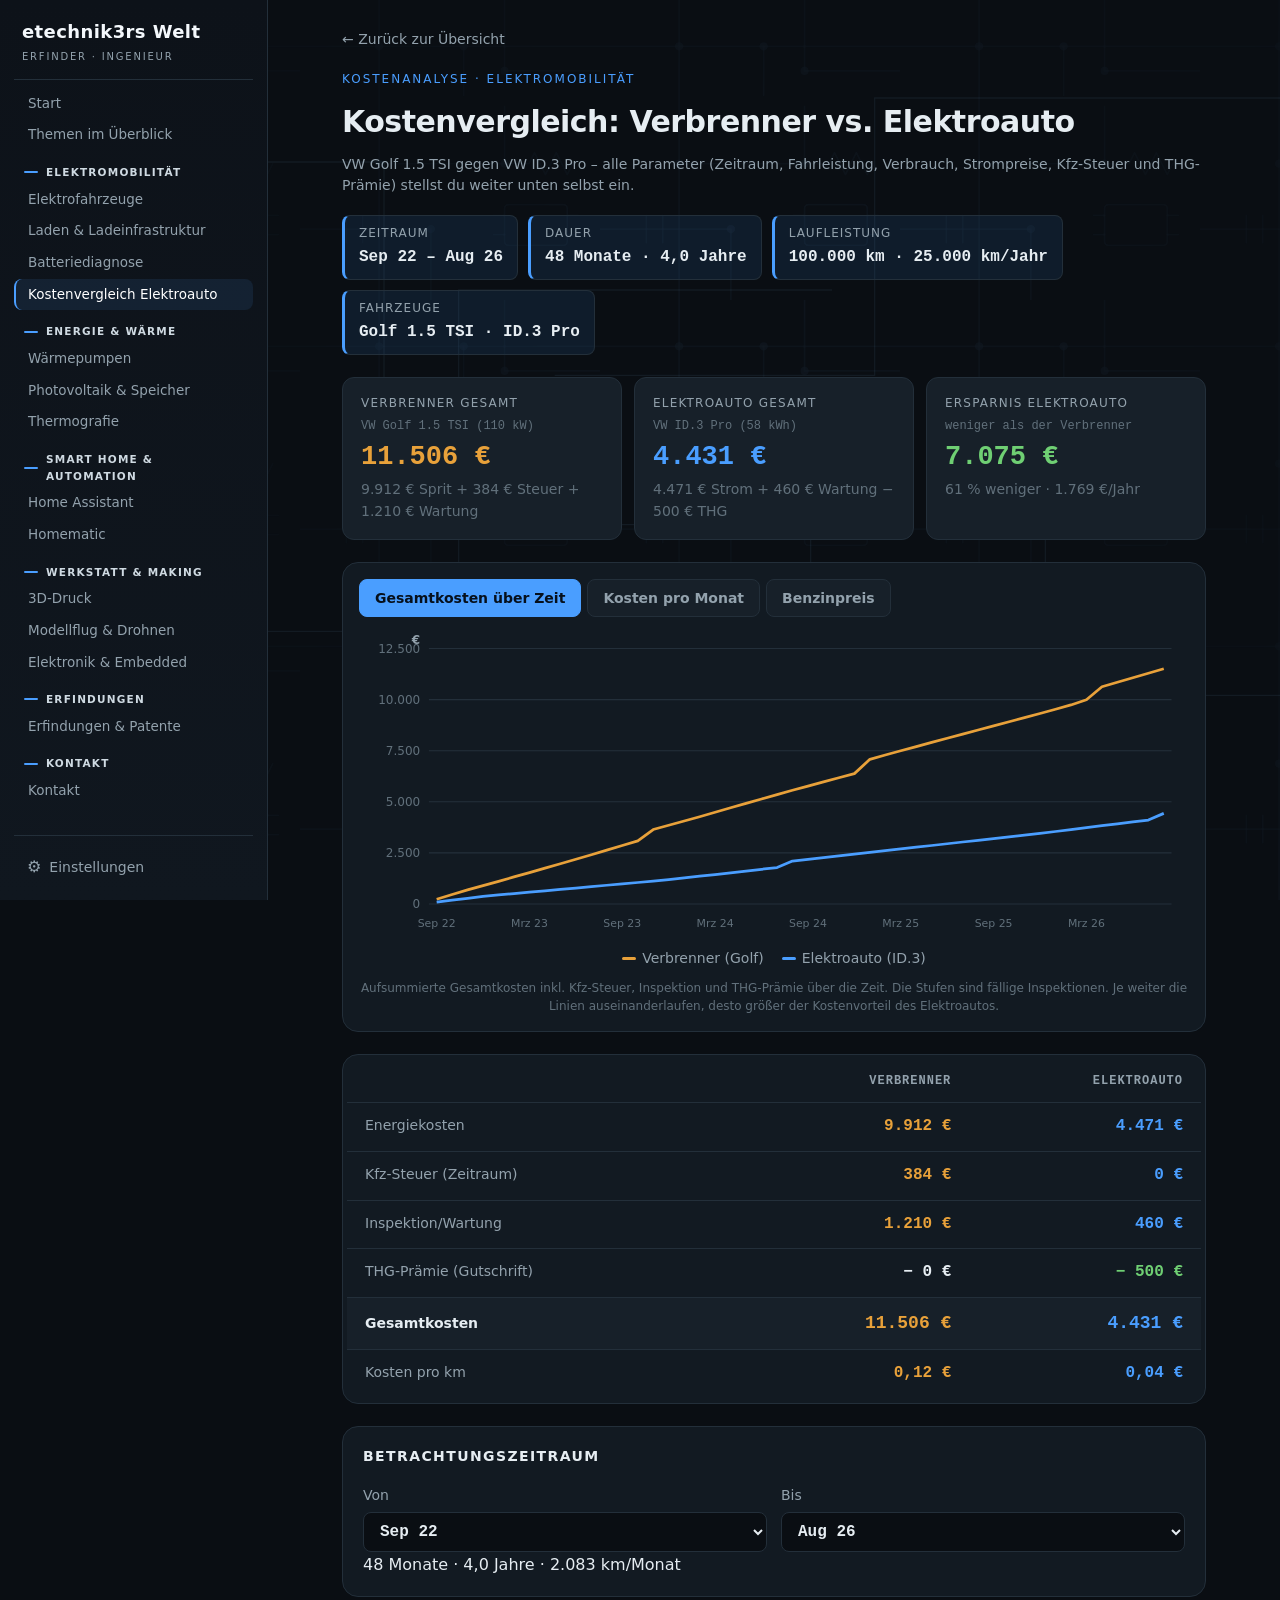
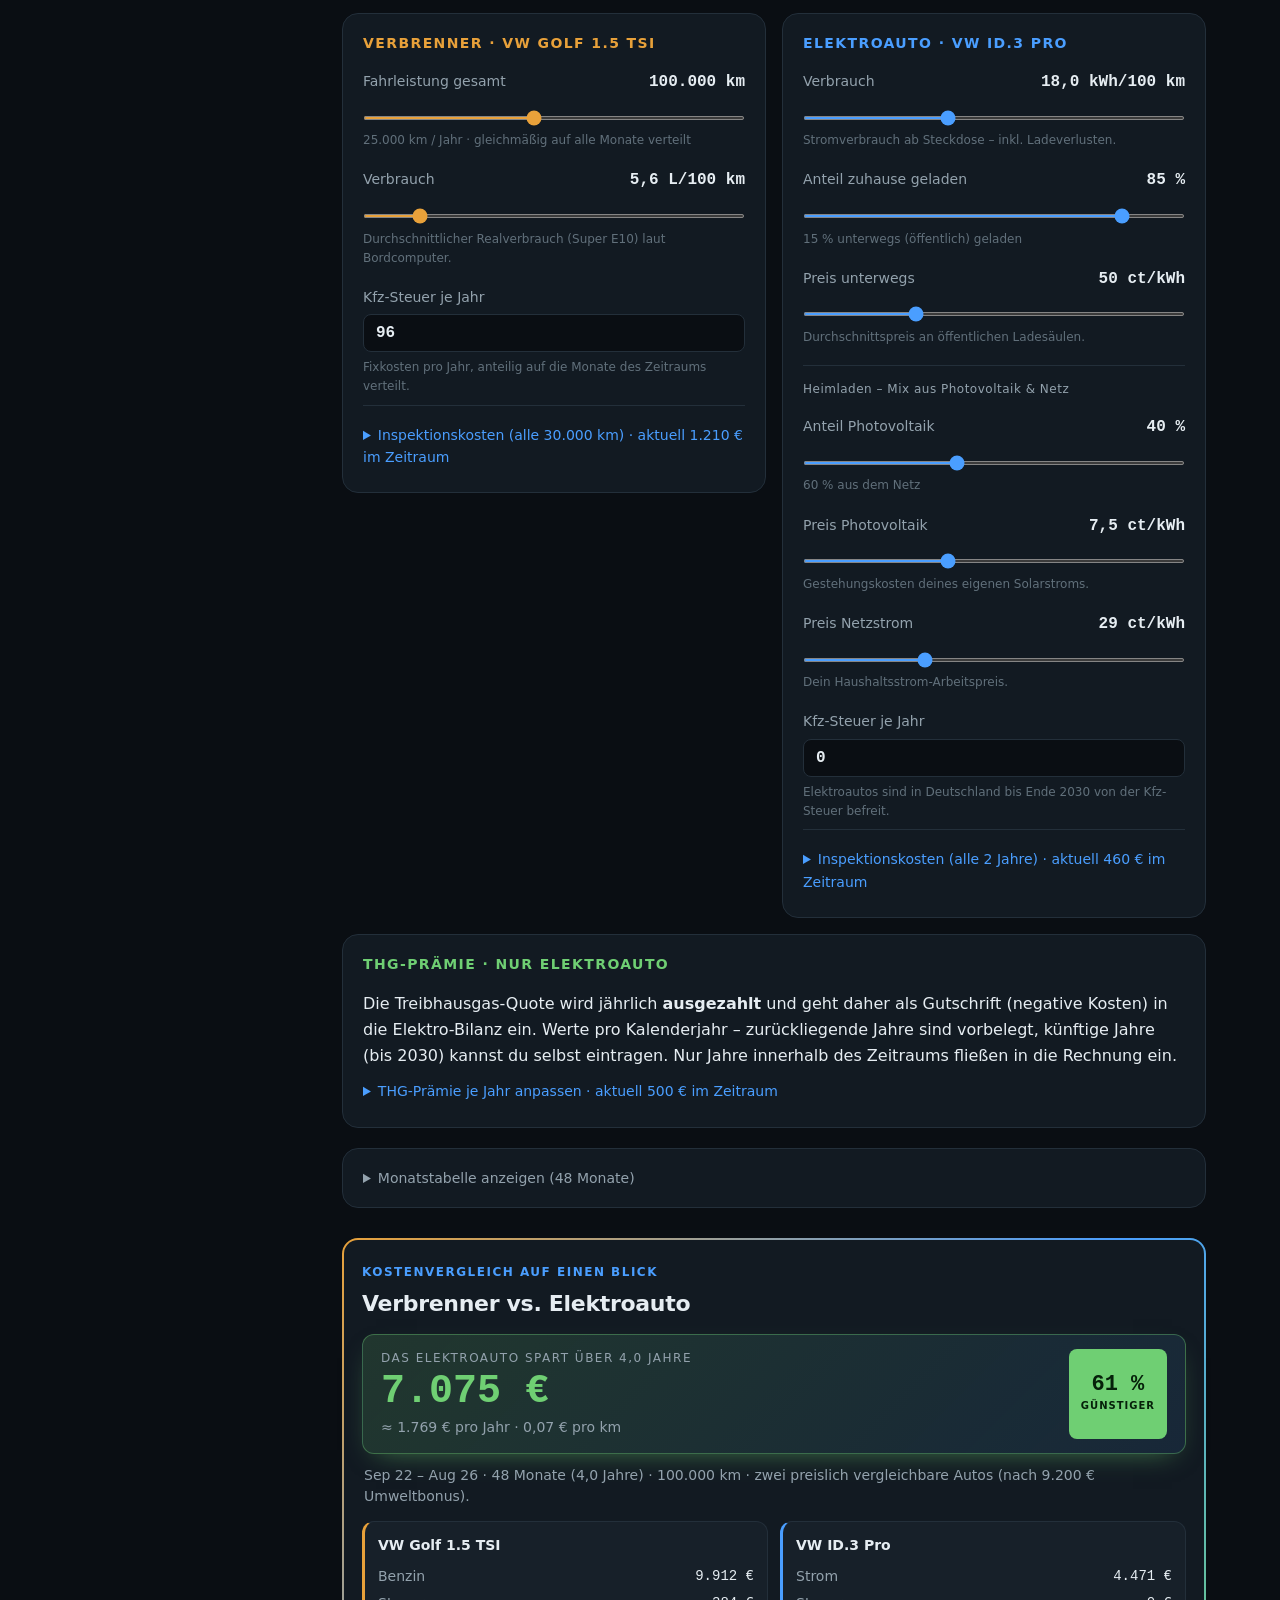
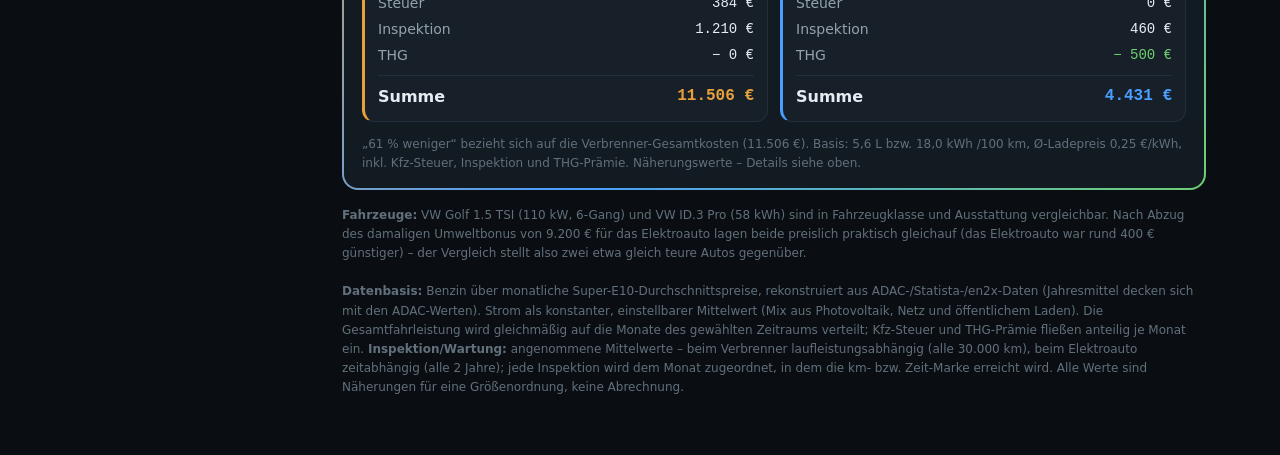
==== commit 0c2a5d0a: "Faktenblatt: auf einen Handy-Screen verdichtet und aufgewertet - Ergebnis als prominentes Hero-Band " ====
--- a/elektroauto-kostenvergleich.html
+++ b/elektroauto-kostenvergleich.html
@@ -262,40 +262,47 @@
             </div>
         </details>
 
-        <!-- Faktenblatt (Statusbild) -->
+        <!-- Faktenblatt (Statusbild – auf einen Screen verdichtet) -->
         <section class="factsheet" aria-label="Zusammenfassung">
             <div class="fs-inner">
-                <div class="fs-badge">Kostenvergleich auf einen Blick</div>
-                <div class="fs-title">Verbrenner vs. Elektroauto</div>
-                <div class="fs-keys">
-                    <div class="fs-key"><div class="fs-key-v" id="fs-k-zeit"></div><div class="fs-key-l">Betrachtungszeitraum</div></div>
-                    <div class="fs-key"><div class="fs-key-v" id="fs-k-dauer"></div><div class="fs-key-l">Dauer</div></div>
-                    <div class="fs-key"><div class="fs-key-v" id="fs-k-km"></div><div class="fs-key-l">Laufleistung</div></div>
-                </div>
-                <div class="fs-assume" id="fs-assume"></div>
-                <div class="fs-grid">
+                <div class="fs-head">
+                    <div>
+                        <div class="fs-badge">Kostenvergleich auf einen Blick</div>
+                        <div class="fs-title">Verbrenner vs. Elektroauto</div>
+                    </div>
+                </div>
+
+                <!-- Hero: das Ergebnis groß -->
+                <div class="fs-hero">
+                    <div class="fs-hero-main">
+                        <div class="fs-hero-label" id="fs-hero-label">Das Elektroauto spart</div>
+                        <div class="fs-hero-value" id="fs-hero-value"></div>
+                        <div class="fs-hero-sub" id="fs-hero-sub"></div>
+                    </div>
+                    <div class="fs-hero-badge" id="fs-hero-badge"><span class="fs-hero-pct" id="fs-hero-pct"></span><span class="fs-hero-pct-l">g&uuml;nstiger</span></div>
+                </div>
+                <div class="fs-context" id="fs-context"></div>
+
+                <!-- Kostenaufstellung: beide Autos nebeneinander -->
+                <div class="fs-cols">
                     <div class="fs-col fs-v">
                         <div class="fs-cname">VW Golf 1.5 TSI</div>
-                        <div class="fs-line"><span class="fs-k">Energie (Benzin)</span><span class="fs-val" id="fs-v-energy"></span></div>
-                        <div class="fs-line"><span class="fs-k">Kfz-Steuer</span><span class="fs-val" id="fs-v-tax"></span></div>
+                        <div class="fs-line"><span class="fs-k">Benzin</span><span class="fs-val" id="fs-v-energy"></span></div>
+                        <div class="fs-line"><span class="fs-k">Steuer</span><span class="fs-val" id="fs-v-tax"></span></div>
                         <div class="fs-line"><span class="fs-k">Inspektion</span><span class="fs-val" id="fs-v-ins"></span></div>
-                        <div class="fs-line"><span class="fs-k">THG-Pr&auml;mie</span><span class="fs-val" id="fs-v-thg"></span></div>
+                        <div class="fs-line"><span class="fs-k">THG</span><span class="fs-val" id="fs-v-thg"></span></div>
                         <div class="fs-total"><span class="fs-k">Summe</span><span class="fs-val" id="fs-v-total" style="color:var(--series-b)"></span></div>
                     </div>
                     <div class="fs-col fs-e">
                         <div class="fs-cname">VW ID.3 Pro</div>
-                        <div class="fs-line"><span class="fs-k">Energie (Strom)</span><span class="fs-val" id="fs-e-energy"></span></div>
-                        <div class="fs-line"><span class="fs-k">Kfz-Steuer</span><span class="fs-val" id="fs-e-tax"></span></div>
+                        <div class="fs-line"><span class="fs-k">Strom</span><span class="fs-val" id="fs-e-energy"></span></div>
+                        <div class="fs-line"><span class="fs-k">Steuer</span><span class="fs-val" id="fs-e-tax"></span></div>
                         <div class="fs-line"><span class="fs-k">Inspektion</span><span class="fs-val" id="fs-e-ins"></span></div>
-                        <div class="fs-line"><span class="fs-k">THG-Pr&auml;mie</span><span class="fs-val" id="fs-e-thg" style="color:var(--pos)"></span></div>
+                        <div class="fs-line"><span class="fs-k">THG</span><span class="fs-val" id="fs-e-thg" style="color:var(--pos)"></span></div>
                         <div class="fs-total"><span class="fs-k">Summe</span><span class="fs-val" id="fs-e-total" style="color:var(--series-a)"></span></div>
                     </div>
-                    <div class="fs-col fs-result">
-                        <div class="fs-r-label">Vorteil Elektroauto</div>
-                        <div class="fs-r-value" id="fs-r-value"></div>
-                        <div class="fs-r-sub" id="fs-r-sub"></div>
-                    </div>
-                </div>
+                </div>
+
                 <div class="fs-foot" id="fs-foot"></div>
             </div>
         </section>
@@ -731,12 +738,22 @@
 }
 
 function renderFactsheet(c) {
-    // Zeitraum & Laufleistung groß herausgestellt
-    set("fs-k-zeit",  `${c.fromLabel} – ${c.toLabel}`);
-    set("fs-k-dauer", `${num(c.years,1)} Jahre`);
-    set("fs-k-km",    `${num(S.kmTotal)} km`);
-    set("fs-assume", `Das sind ${num(c.n)} Monate und rund ${num(S.kmTotal/c.years)} km pro Jahr. `
-                   + `Verglichen werden zwei preislich vergleichbare Autos (nach 9.200 € Umweltbonus für das Elektroauto).`);
+    const spar = c.spar, pct = num(Math.abs(c.sparPct),0);
+    const win = spar >= 0 ? "Elektroauto" : "Verbrenner";
+
+    // Hero – das Ergebnis groß
+    set("fs-hero-label", `Das ${win} spart über ${num(c.years,1)} Jahre`);
+    const hv = document.getElementById("fs-hero-value");
+    hv.textContent = eur(Math.abs(spar));
+    hv.style.color = spar >= 0 ? C.spar : C.warn;
+    set("fs-hero-sub", `≈ ${eur(Math.abs(spar)/c.years)} pro Jahr · ${eur(Math.abs(spar)/S.kmTotal,2)} pro km`);
+    set("fs-hero-pct", `${pct} %`);
+    const badge = document.getElementById("fs-hero-badge");
+    badge.style.background = spar >= 0 ? C.spar : C.warn;
+
+    // Kontextzeile: worauf es sich bezieht
+    set("fs-context", `${c.fromLabel} – ${c.toLabel} · ${num(c.n)} Monate (${num(c.years,1)} Jahre) · `
+                    + `${num(S.kmTotal)} km · zwei preislich vergleichbare Autos (nach 9.200 € Umweltbonus).`);
 
     set("fs-v-energy", eur(c.energyV));
     set("fs-v-tax", eur(c.taxVtot));
@@ -749,18 +766,9 @@
     set("fs-e-thg", "− " + eur(c.thgTot));
     set("fs-e-total", eur(c.totE));
 
-    const spar = c.spar, pct = num(Math.abs(c.sparPct),0);
-    const cheaper = spar >= 0 ? "Elektroauto" : "Verbrenner";
-    document.querySelector(".fs-result .fs-r-label").textContent = spar >= 0 ? "Vorteil Elektroauto" : "Vorteil Verbrenner";
-    const rv = document.getElementById("fs-r-value");
-    rv.textContent = eur(Math.abs(spar));
-    rv.style.color = spar >= 0 ? C.spar : C.warn;
-    set("fs-r-sub", `Das ${cheaper} kostet ${pct} % weniger – ${eur(Math.abs(spar)/c.years)} pro Jahr.`);
-
-    set("fs-foot", `Basis: ${num(S.lPer100,1)} L/100 km bzw. ${num(S.kwhPer100,1)} kWh/100 km, Ø-Ladepreis `
-                 + `${eur(c.blend,2)}/kWh, Kfz-Steuer ${eur(S.taxV)}/Jahr (Verbrenner) bzw. ${eur(S.taxE)}/Jahr (Elektro), `
-                 + `THG-Prämie gesamt ${eur(c.thgTot)}. „${pct} % weniger“ bezieht sich auf die Gesamtkosten des Verbrenners `
-                 + `(${eur(c.totV)}).`);
+    set("fs-foot", `„${pct} % weniger“ bezieht sich auf die Verbrenner-Gesamtkosten (${eur(c.totV)}). `
+                 + `Basis: ${num(S.lPer100,1)} L bzw. ${num(S.kwhPer100,1)} kWh /100 km, Ø-Ladepreis ${eur(c.blend,2)}/kWh, `
+                 + `inkl. Kfz-Steuer, Inspektion und THG-Prämie. Näherungswerte – Details siehe oben.`);
 }
 
 function renderTable(c) {
--- a/css/tools.css
+++ b/css/tools.css
@@ -217,43 +217,59 @@
     border-radius: var(--r-lg);
     background: linear-gradient(135deg, var(--series-b), var(--series-a) 55%, var(--pos));
 }
-.fs-inner { background: var(--panel); border-radius: calc(var(--r-lg) - 2px); padding: 22px 22px 18px; }
+.fs-inner { background: var(--panel); border-radius: calc(var(--r-lg) - 2px); padding: 18px 18px 15px; }
+.fs-head { margin-bottom: 13px; }
 .fs-badge {
     display: inline-block; font-size: var(--fs-xs); letter-spacing: 1.5px; text-transform: uppercase;
-    color: var(--accent); font-weight: 700; margin-bottom: 8px;
+    color: var(--accent); font-weight: 700; margin-bottom: 4px;
 }
 .fs-title { font-size: var(--fs-lg); font-weight: 800; color: var(--text); letter-spacing: -0.3px; }
-.fs-assume { font-size: var(--fs-sm); color: var(--muted); margin: 6px 0 16px; line-height: 1.55; }
-.fs-assume b { color: var(--text); }
-
-/* Faktenblatt: Zeitraum & Laufleistung groß herausgestellt */
-.fs-keys { display: flex; flex-wrap: wrap; gap: 14px; margin: 12px 0 18px; }
-.fs-key {
-    flex: 1 1 190px;
-    background: var(--panel-2);
-    border: 1px solid var(--line);
-    border-top: 3px solid var(--accent);
+
+/* Hero: das Ergebnis groß herausgestellt (Wow-Effekt) */
+.fs-hero {
+    display: flex; align-items: center; justify-content: space-between; gap: 14px;
+    background: linear-gradient(135deg, rgba(111,207,115,0.16), rgba(74,158,255,0.10));
+    border: 1px solid rgba(111,207,115,0.38);
     border-radius: var(--r-md);
-    padding: 12px 16px;
-}
-.fs-key-v { font-family: var(--mono); font-size: var(--fs-lg); font-weight: 800; color: var(--text); line-height: 1.15; }
-.fs-key-l { font-size: var(--fs-xs); letter-spacing: 1px; text-transform: uppercase; color: var(--muted); margin-top: 4px; }
-.fs-grid { display: grid; grid-template-columns: 1fr 1fr auto; gap: 16px; align-items: stretch; }
-@media (max-width: 620px) { .fs-grid { grid-template-columns: 1fr; } }
-.fs-col { background: var(--panel-2); border: 1px solid var(--line); border-radius: var(--r-md); padding: 14px 16px; }
+    padding: 14px 18px;
+    box-shadow: 0 10px 26px -14px rgba(111,207,115,0.6);
+}
+.fs-hero-label { font-size: var(--fs-xs); letter-spacing: 1.5px; text-transform: uppercase; color: var(--muted); }
+.fs-hero-value { font-family: var(--mono); font-size: clamp(30px, 8vw, 40px); font-weight: 800; line-height: 1.05; color: var(--pos); margin: 3px 0; }
+.fs-hero-sub { font-size: var(--fs-sm); color: var(--muted); }
+.fs-hero-badge {
+    flex: 0 0 auto; text-align: center; align-self: stretch;
+    display: flex; flex-direction: column; justify-content: center;
+    background: var(--pos); color: #06210a; border-radius: var(--r-sm);
+    padding: 8px 12px; min-width: 78px;
+}
+.fs-hero-pct { font-family: var(--mono); font-size: var(--fs-lg); font-weight: 800; line-height: 1; }
+.fs-hero-pct-l { font-size: 10px; letter-spacing: 1px; text-transform: uppercase; font-weight: 700; margin-top: 2px; }
+
+.fs-context { font-size: var(--fs-sm); color: var(--muted); margin: 11px 2px 14px; line-height: 1.5; }
+
+/* Kostenaufstellung – immer zwei Spalten, auch auf dem Handy.
+   minmax(0,1fr) verhindert, dass die Spalten den Container sprengen. */
+.fs-cols { display: grid; grid-template-columns: minmax(0,1fr) minmax(0,1fr); gap: 12px; }
+.fs-col { background: var(--panel-2); border: 1px solid var(--line); border-radius: var(--r-md); padding: 12px 13px; min-width: 0; }
 .fs-col.fs-v { border-left: 3px solid var(--series-b); }
 .fs-col.fs-e { border-left: 3px solid var(--series-a); }
-.fs-col.fs-result { border-left: 3px solid var(--pos); display: flex; flex-direction: column; justify-content: center; min-width: 180px; }
-.fs-cname { font-size: var(--fs-sm); font-weight: 700; color: var(--text); margin-bottom: 10px; }
-.fs-line { display: flex; justify-content: space-between; gap: 12px; font-size: var(--fs-sm); margin: 5px 0; }
+.fs-cname { font-size: var(--fs-sm); font-weight: 700; color: var(--text); margin-bottom: 9px; }
+.fs-line { display: flex; justify-content: space-between; gap: 8px; font-size: var(--fs-sm); margin: 4px 0; }
 .fs-line .fs-k { color: var(--muted); }
-.fs-line .fs-val { font-family: var(--mono); color: var(--text); }
-.fs-total { display: flex; justify-content: space-between; gap: 12px; margin-top: 10px; padding-top: 10px; border-top: 1px solid var(--line); font-weight: 700; }
-.fs-total .fs-val { font-family: var(--mono); font-size: var(--fs-md); }
-.fs-result .fs-r-label { font-size: var(--fs-xs); letter-spacing: 1px; text-transform: uppercase; color: var(--muted); }
-.fs-result .fs-r-value { font-family: var(--mono); font-size: 30px; font-weight: 800; line-height: 1.05; margin: 6px 0; color: var(--pos); }
-.fs-result .fs-r-sub { font-size: var(--fs-sm); color: var(--faint); }
-.fs-foot { font-size: var(--fs-xs); color: var(--faint); margin-top: 16px; line-height: 1.6; }
+.fs-line .fs-val { font-family: var(--mono); color: var(--text); white-space: nowrap; }
+.fs-total { display: flex; justify-content: space-between; gap: 8px; margin-top: 8px; padding-top: 8px; border-top: 1px solid var(--line); font-weight: 700; }
+.fs-total .fs-val { font-family: var(--mono); font-size: var(--fs-base); white-space: nowrap; }
+.fs-foot { font-size: var(--fs-xs); color: var(--faint); margin-top: 13px; line-height: 1.55; }
+
+/* sehr schmale Screens: Spaltenschrift kleiner, damit beide Spalten voll passen */
+@media (max-width: 430px) {
+    .fs-line, .fs-cname, .fs-total { font-size: var(--fs-xs); }
+    .fs-col { padding: 10px 9px; }
+    .fs-line .fs-val, .fs-total .fs-val { font-size: var(--fs-xs); }
+    .fs-hero { padding: 12px 14px; }
+    .fs-hero-badge { min-width: 66px; padding: 8px 8px; }
+}
 
 .sub-divider {
     margin: 6px 0 16px;
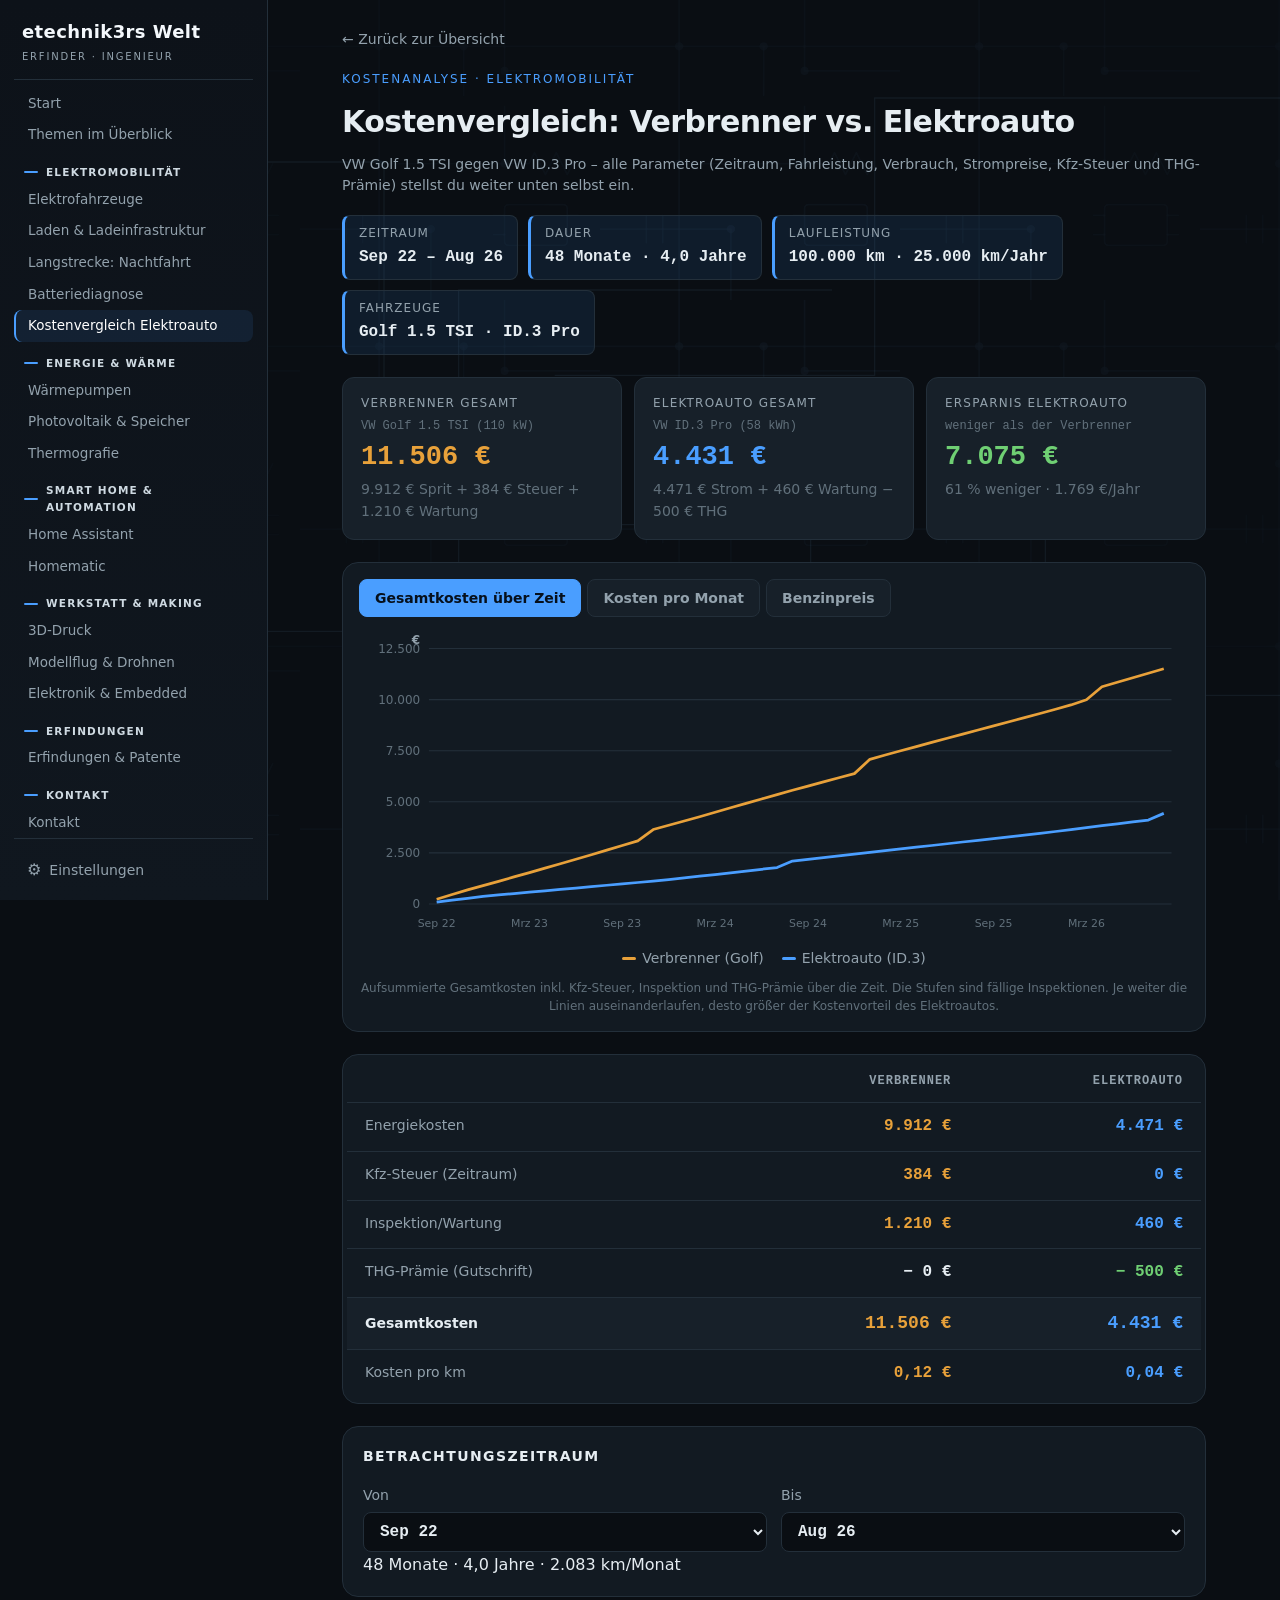
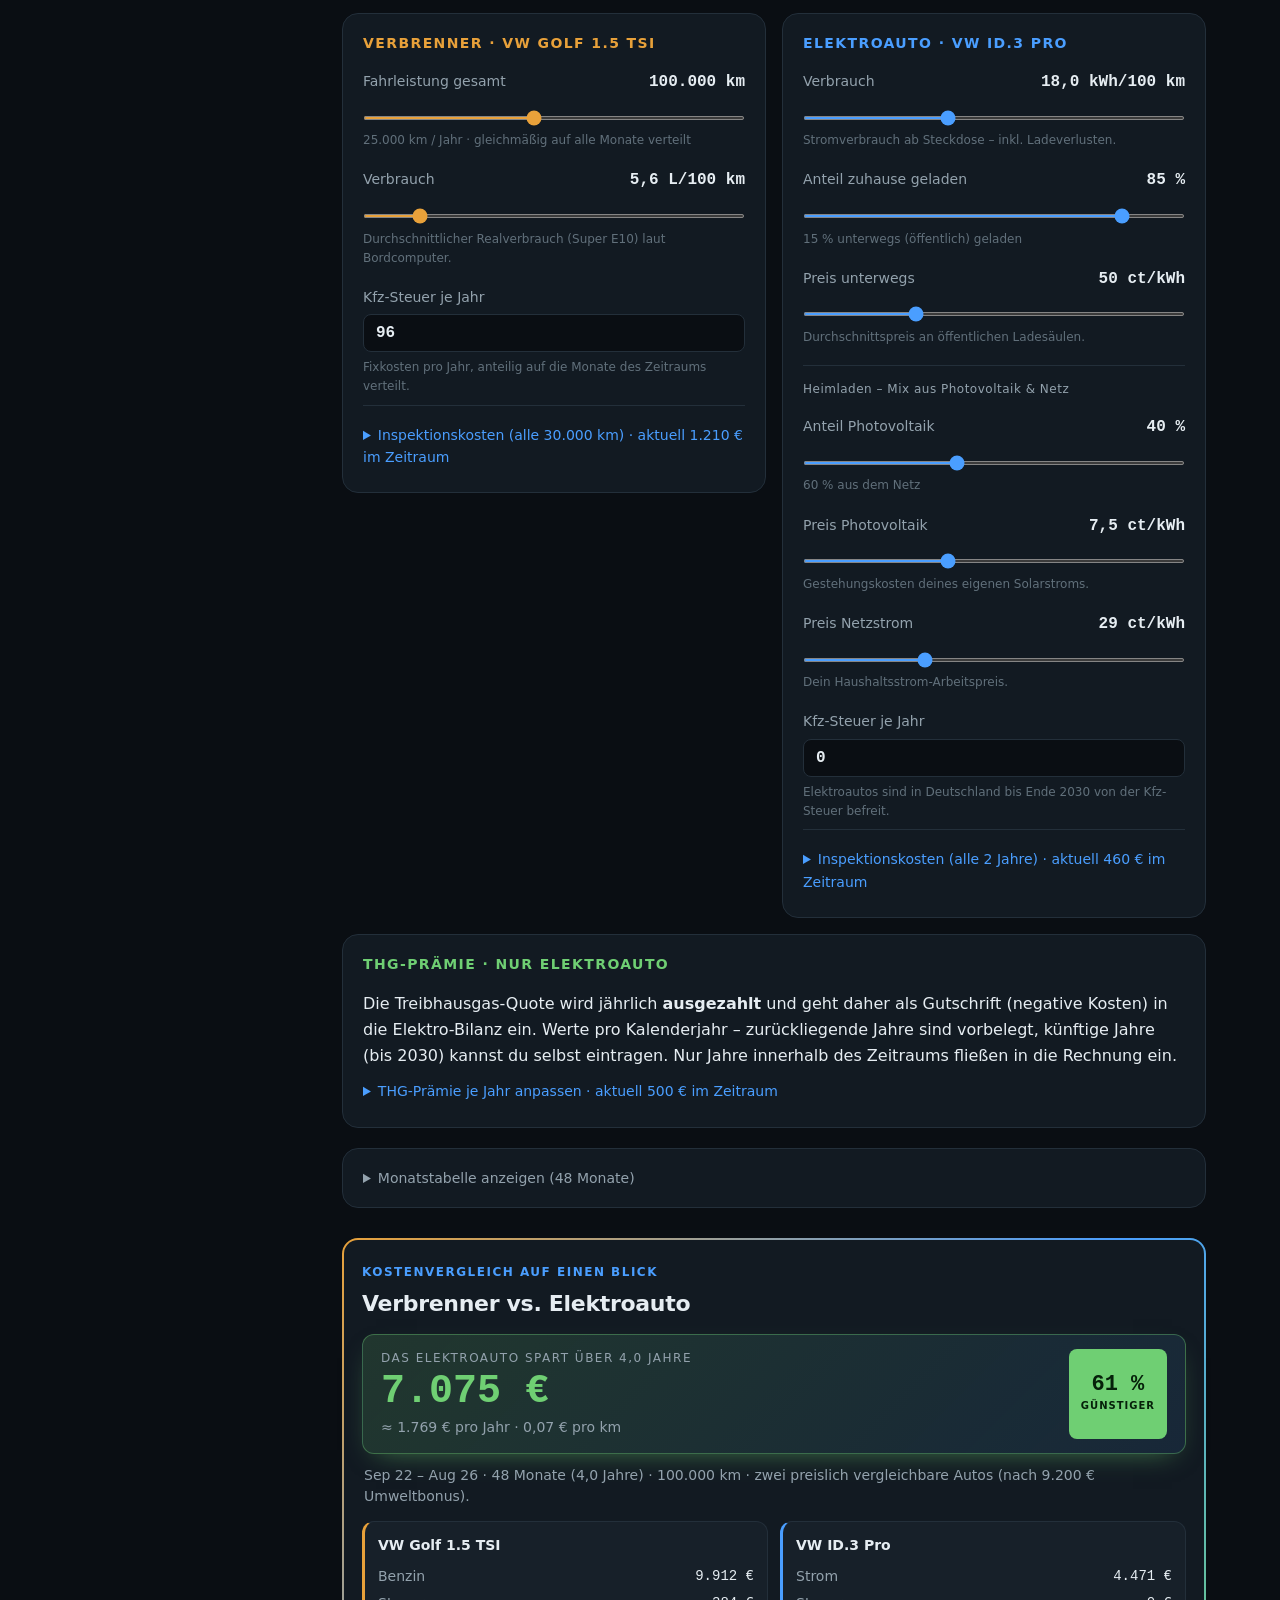
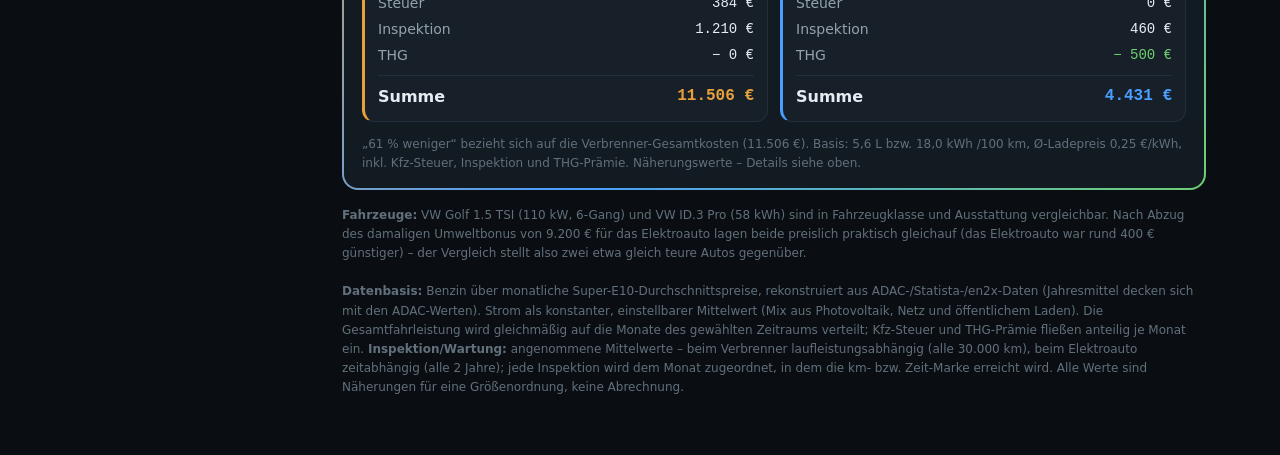
==== commit d18d0d7e: "Langstrecke: Ratgeber „Ladepause als Kraftpause“ für Nachtfahrten - Neue Seite elektroauto-nachtfahr" ====
--- a/elektroauto-kostenvergleich.html
+++ b/elektroauto-kostenvergleich.html
@@ -34,6 +34,7 @@
             <li class="nav-group">Elektromobilit&auml;t</li>
             <li><a href="index.html#elektrofahrzeuge">Elektrofahrzeuge</a></li>
             <li><a href="index.html#laden">Laden &amp; Ladeinfrastruktur</a></li>
+            <li><a href="index.html#nachtfahrt">Langstrecke: Nachtfahrt</a></li>
             <li><a href="index.html#batterie">Batteriediagnose</a></li>
             <li><a class="active" href="index.html#kostenrechner">Kostenvergleich Elektroauto</a></li>
 
--- a/css/tools.css
+++ b/css/tools.css
@@ -316,3 +316,41 @@
 .footnote { font-size: var(--fs-xs); color: var(--faint); margin-top: 16px; line-height: 1.6; }
 
 @media (max-width: 900px) { .tool { padding-top: 72px; } }
+
+/* ── Ratgeber / Artikel (Fließtext-Seiten) ─────────────────── */
+.guide { margin-top: 22px; }
+.guide-lead { font-size: var(--fs-base); color: var(--text); line-height: 1.7; margin: 18px 0 22px; }
+.guide .panel h2 {
+    font-size: var(--fs-md);
+    font-weight: 700;
+    color: var(--text);
+    margin-bottom: 12px;
+    display: flex;
+    align-items: baseline;
+    gap: 10px;
+}
+.guide .g-num { font-family: var(--mono); color: var(--accent); font-size: var(--fs-sm); }
+.guide h3 { font-size: var(--fs-sm); color: var(--accent-2); margin: 14px 0 6px; font-weight: 700; }
+.guide p, .guide li { font-size: var(--fs-sm); color: var(--muted); line-height: 1.65; }
+.guide p + p { margin-top: 8px; }
+.guide b { color: var(--text); }
+.guide ol, .guide ul { padding-left: 20px; }
+.guide li + li { margin-top: 6px; }
+.guide li::marker { color: var(--accent); }
+.guide .warn {
+    margin-top: 12px;
+    padding: 10px 14px;
+    border-left: 3px solid var(--series-b);
+    background: var(--panel-2);
+    border-radius: var(--r-sm);
+}
+.packlist { display: flex; flex-wrap: wrap; gap: 8px; list-style: none; padding: 0 !important; }
+.packlist li {
+    margin: 0 !important;
+    padding: 6px 12px;
+    border: 1px solid var(--line);
+    border-radius: 999px;
+    background: var(--panel-2);
+    color: var(--text);
+}
+.guide .bottomline { border-color: var(--accent); }
